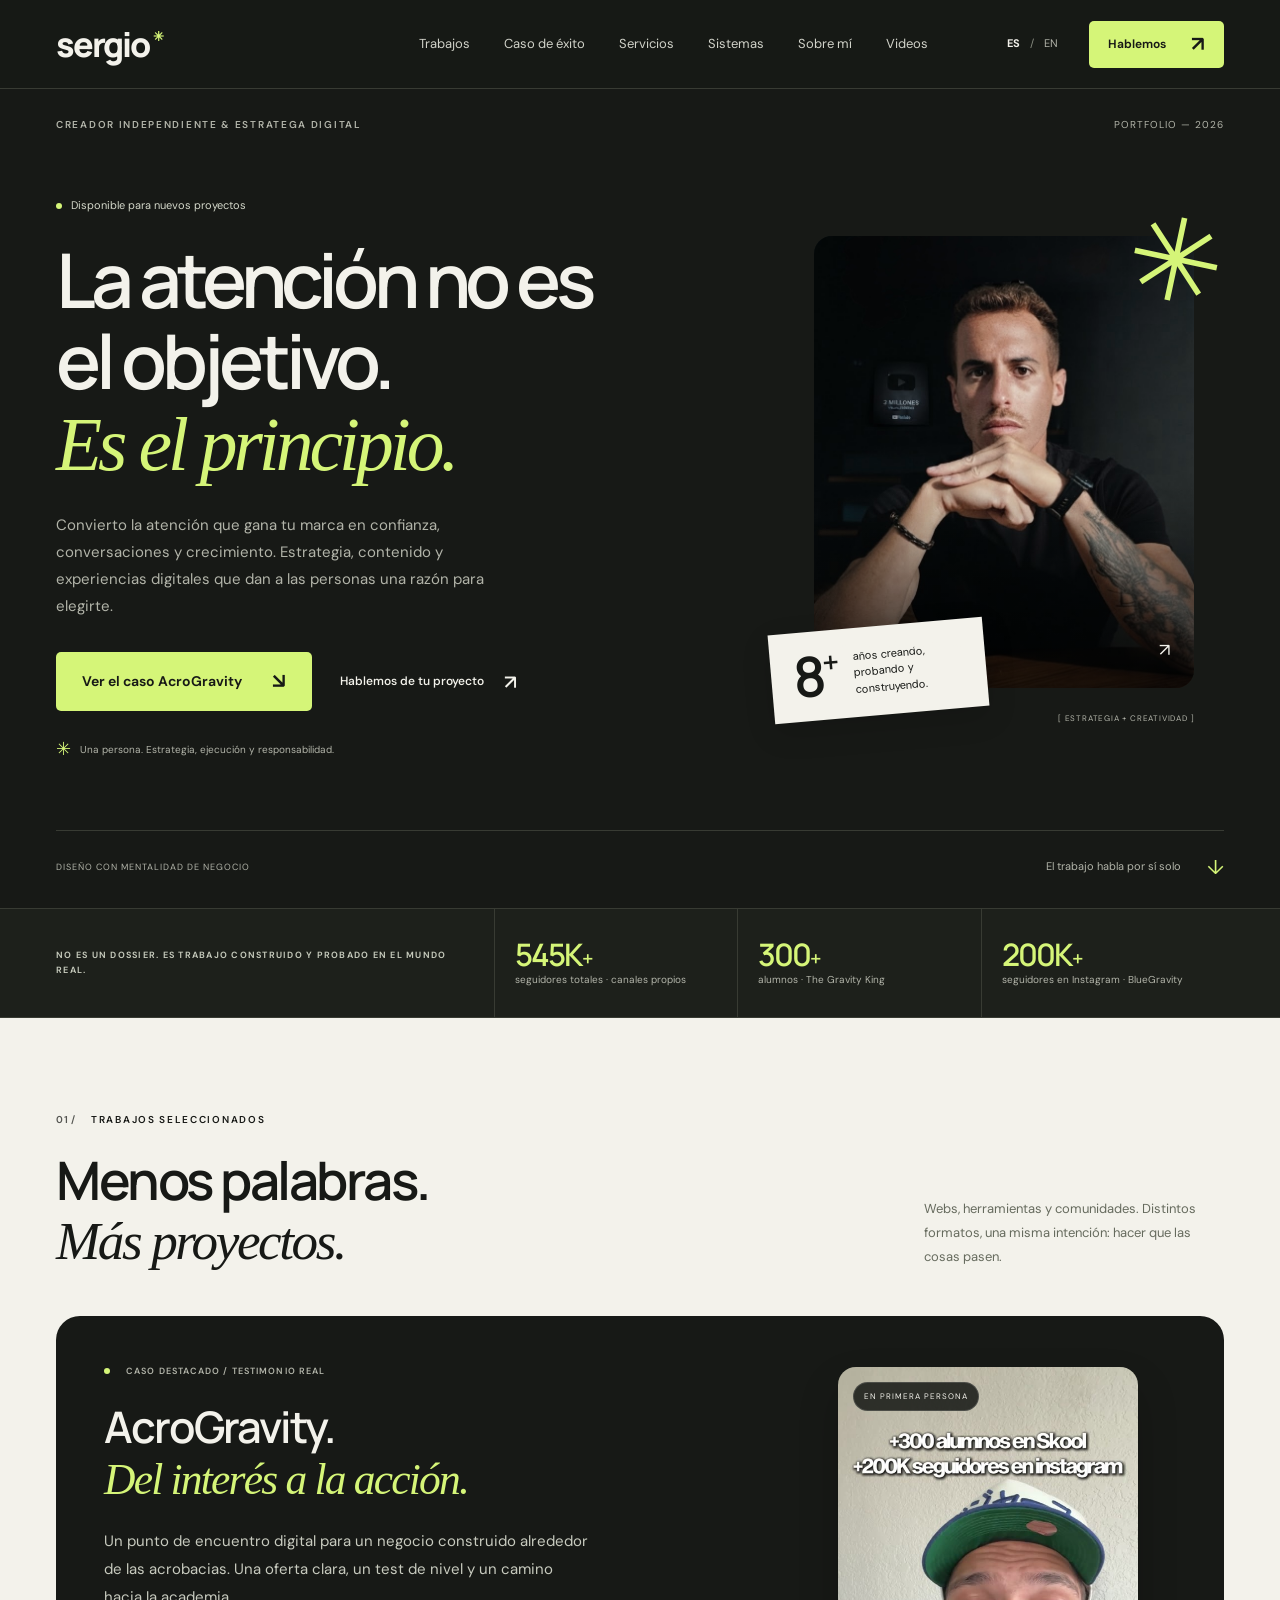
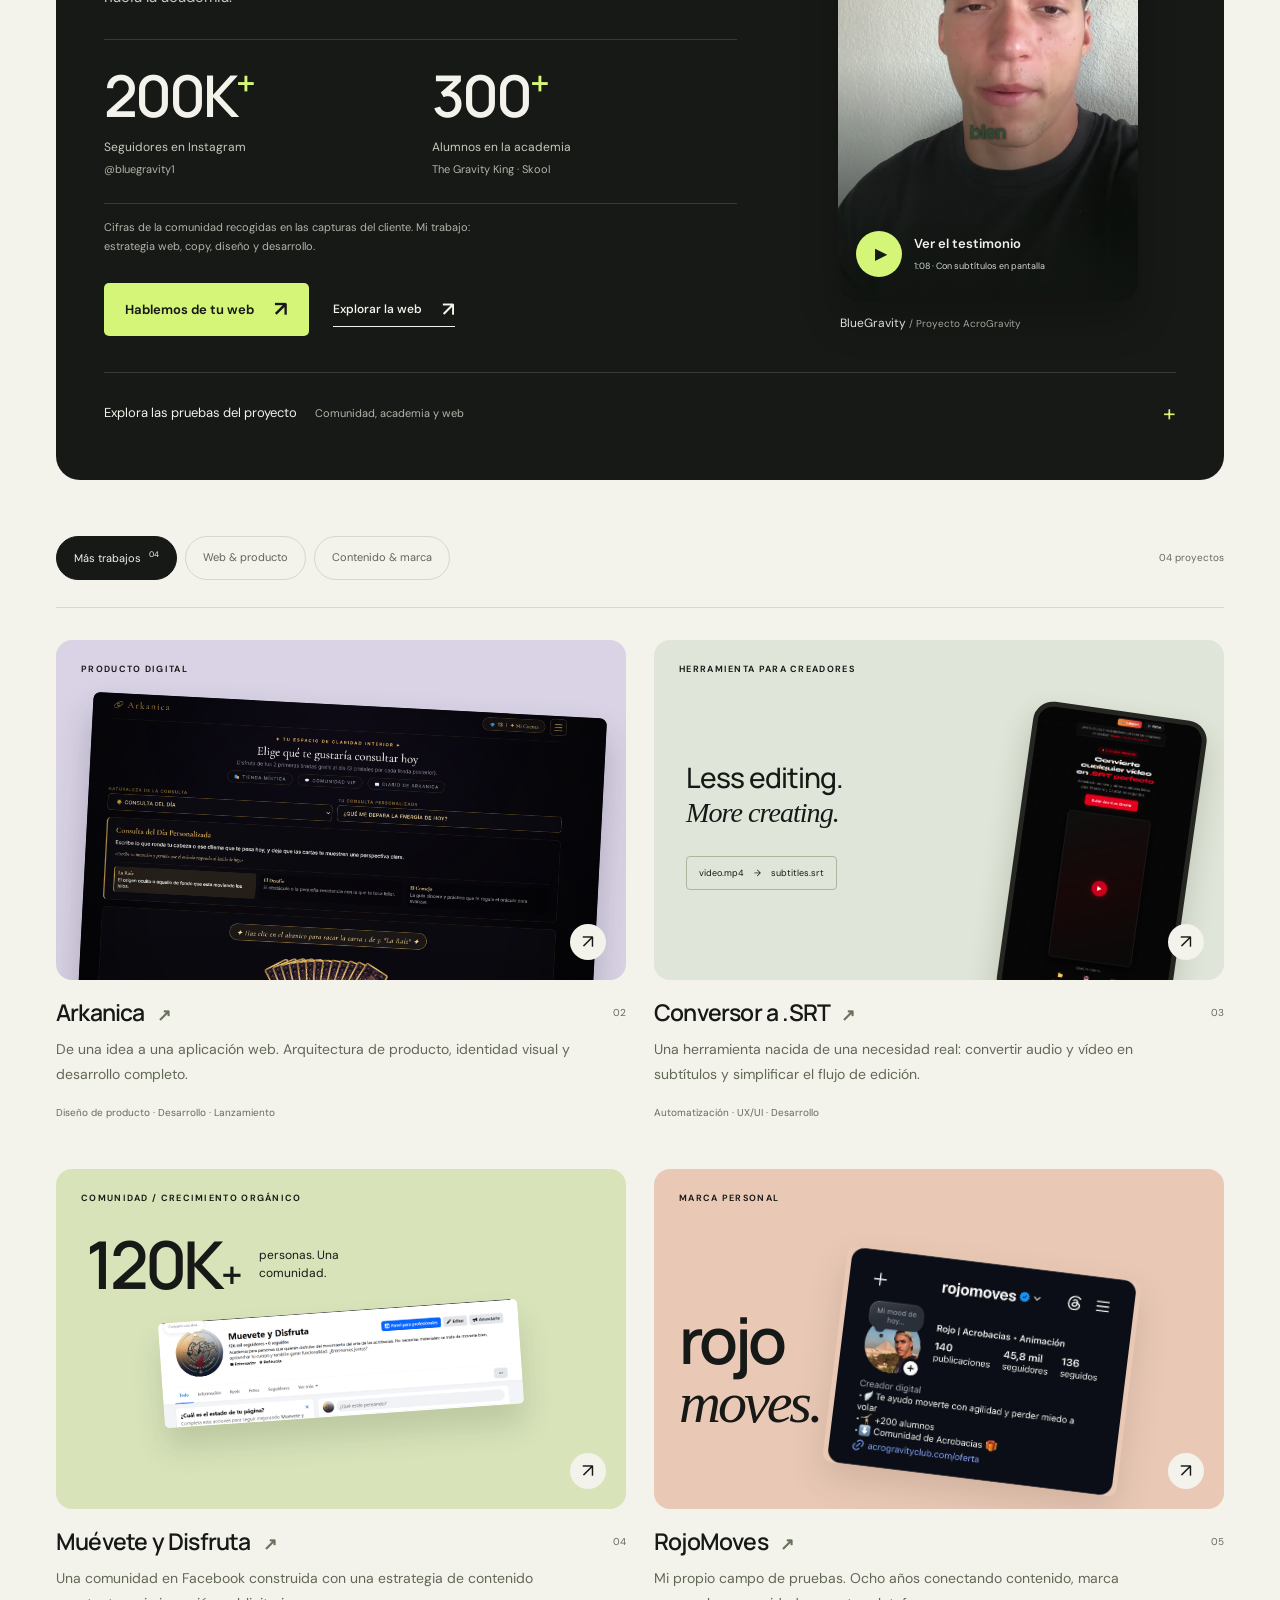
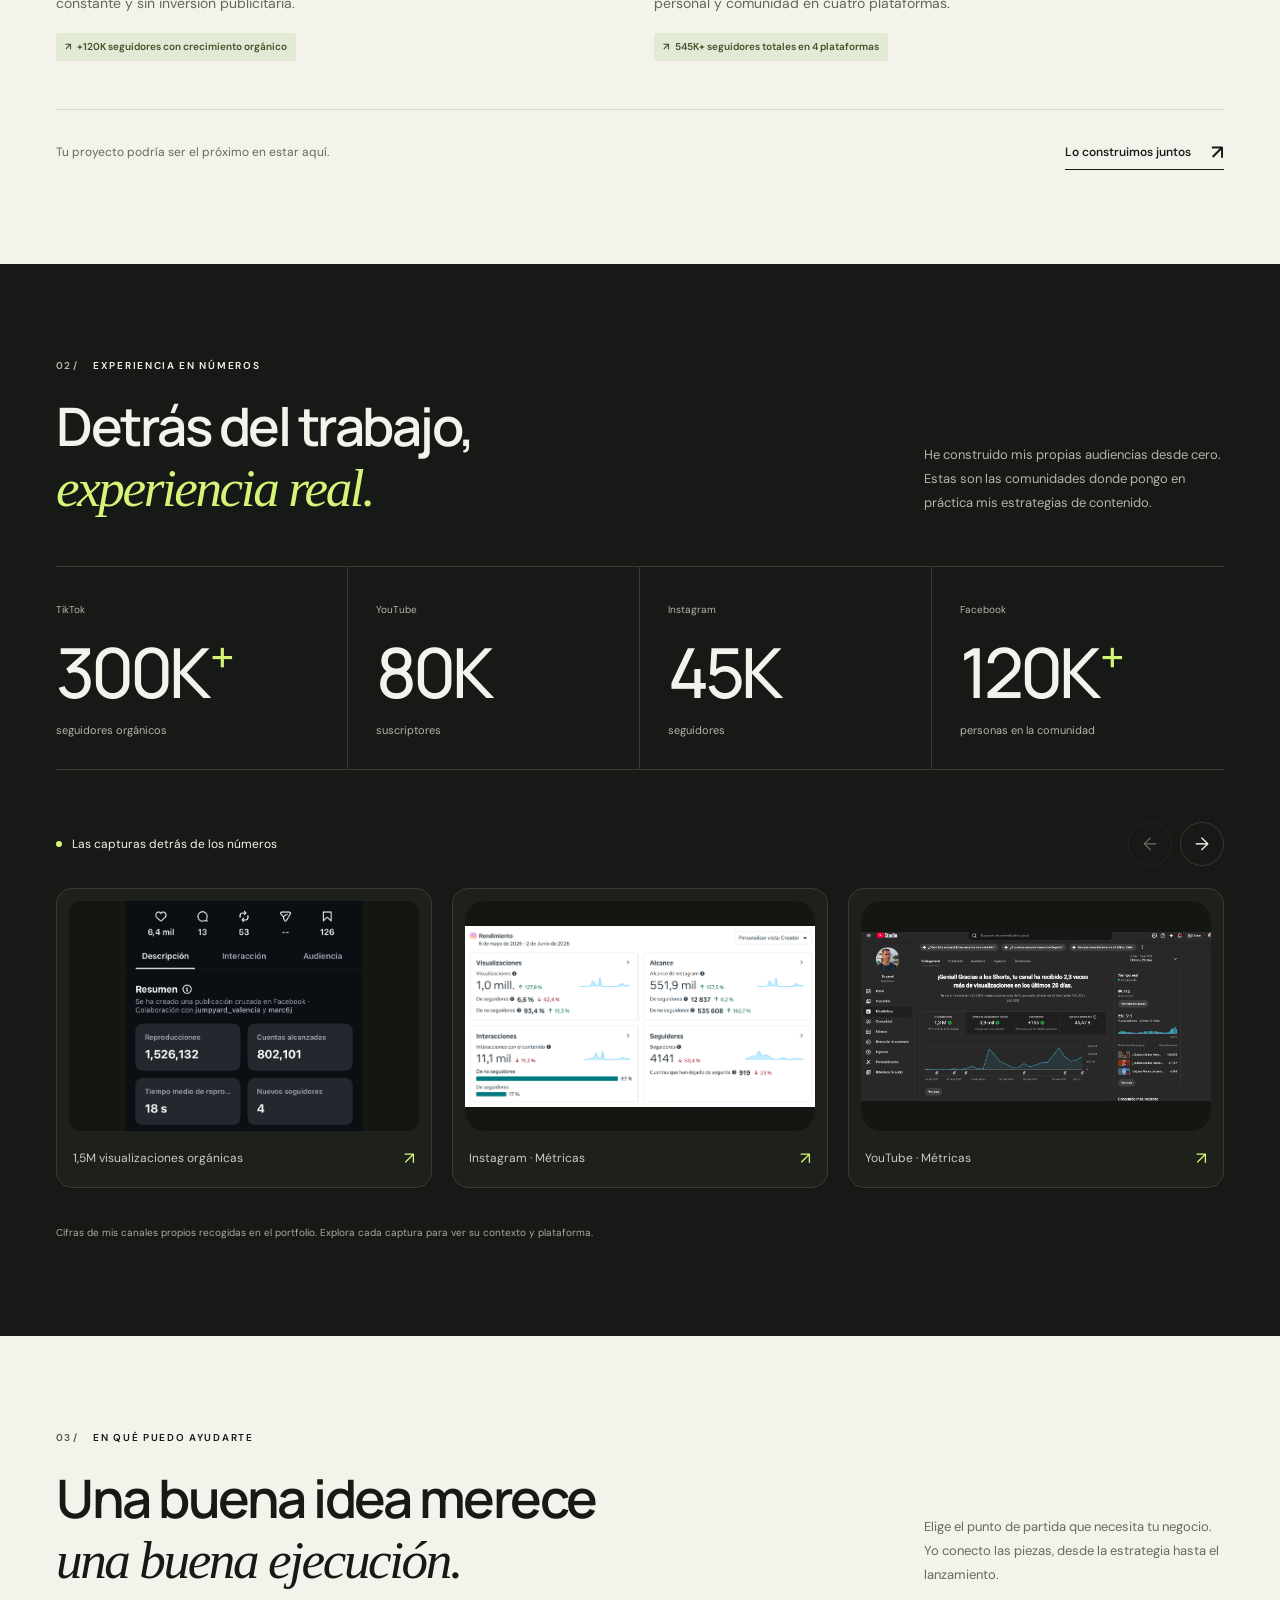
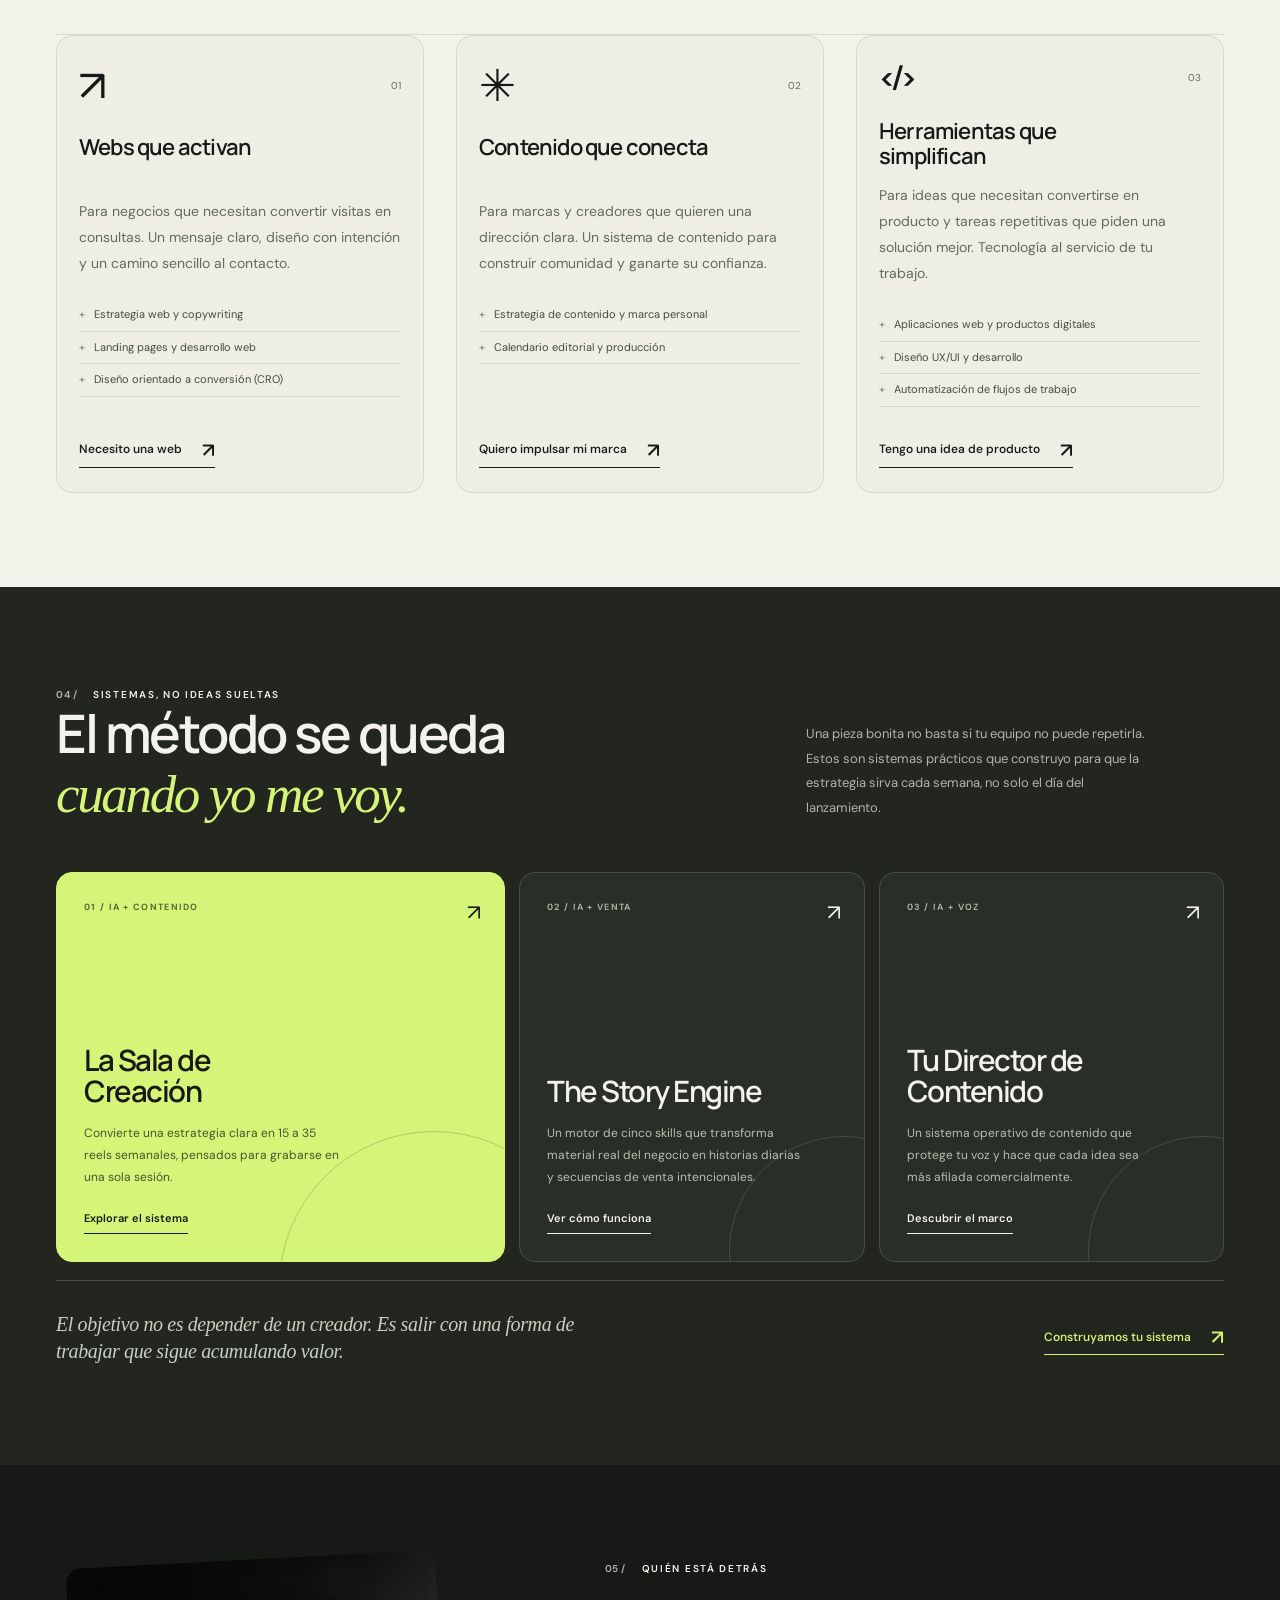
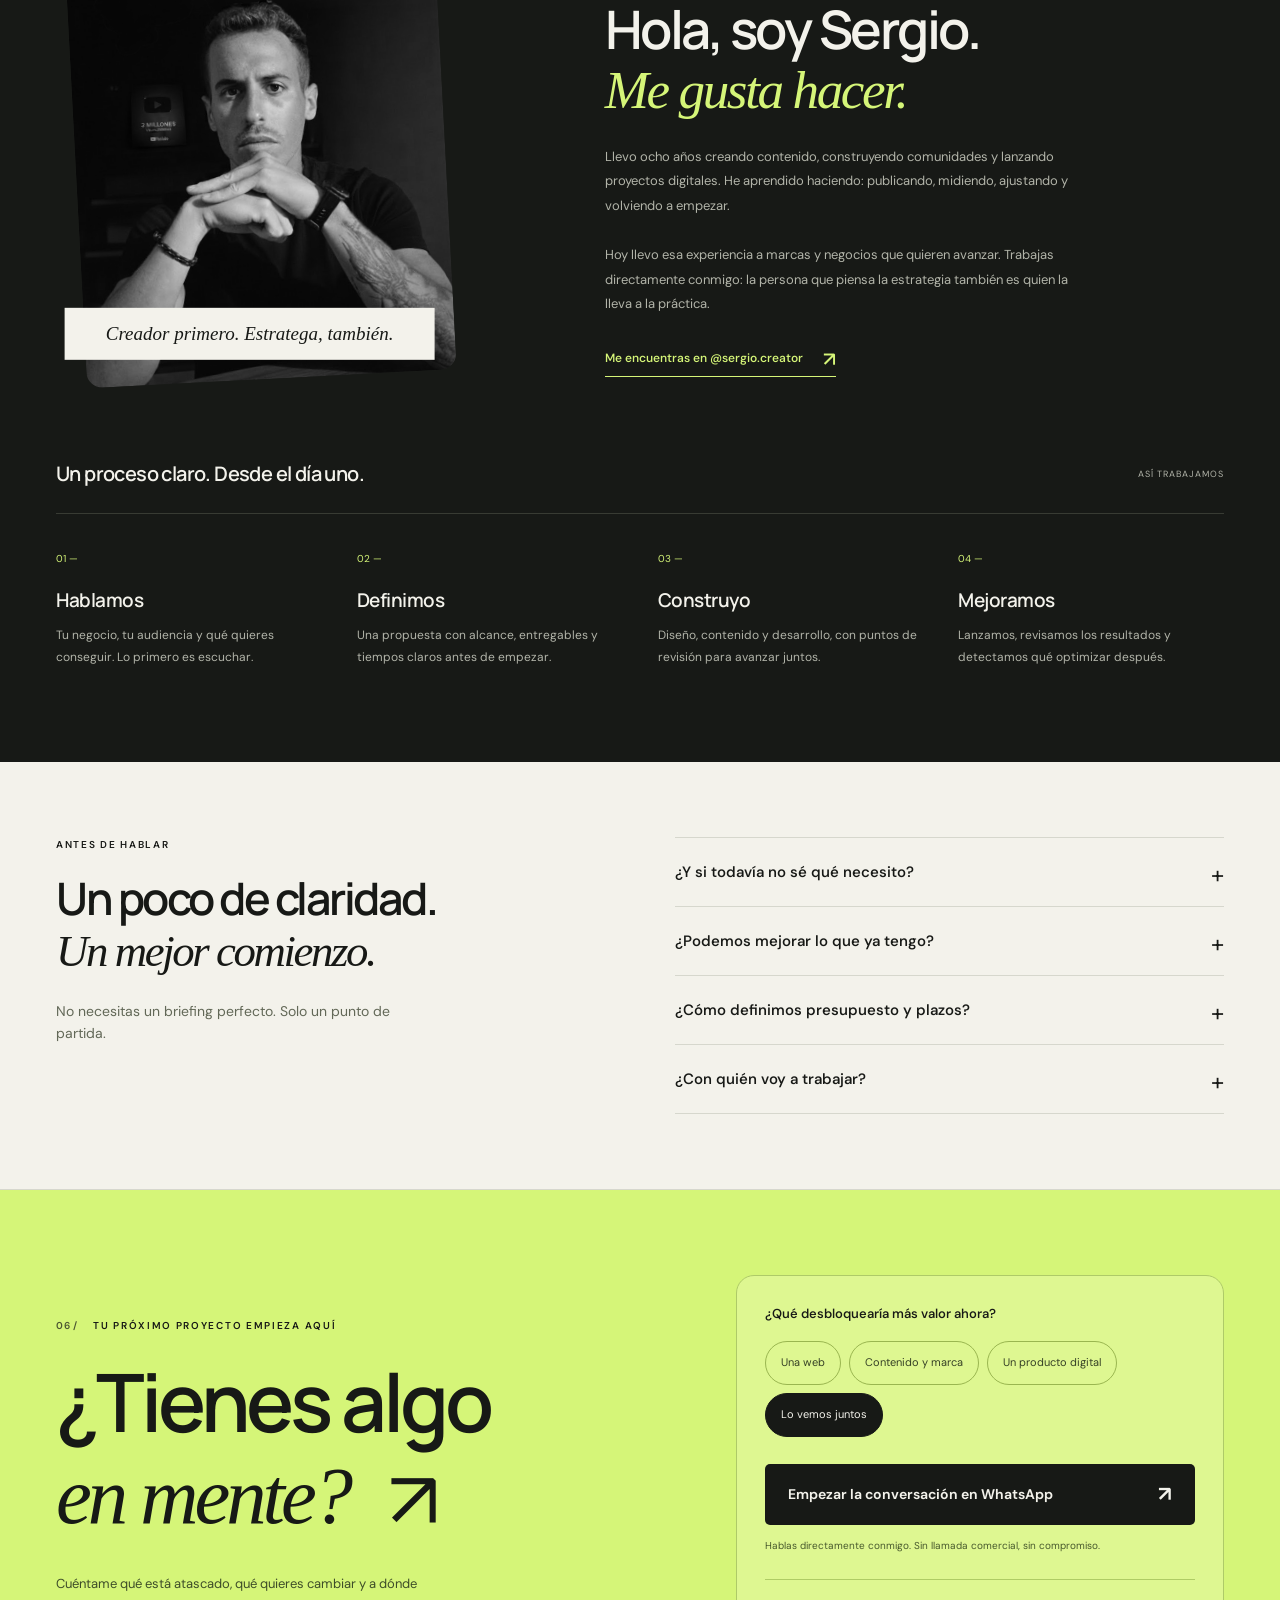
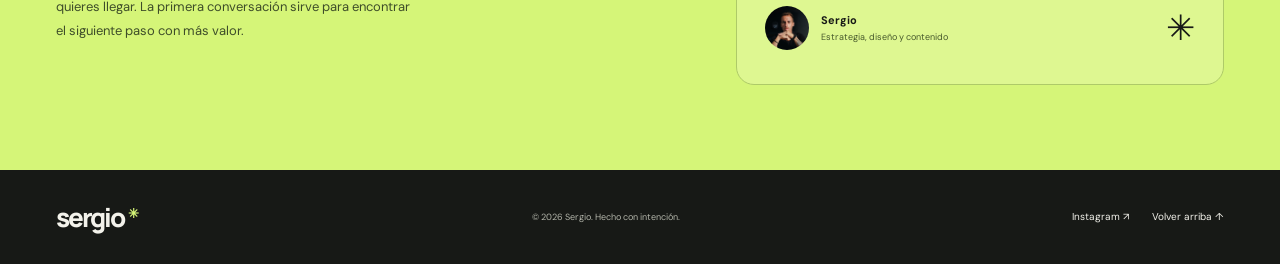
==== index.html @ dd195f70 "Subir portfolio con archivos optimizados" ====
<!DOCTYPE html>
<html lang="es">
<head>
  <meta charset="UTF-8">
  <meta name="viewport" content="width=device-width, initial-scale=1.0">
  <meta name="description" content="Sergio convierte atención en confianza, conversaciones y crecimiento con estrategia, contenido y experiencias digitales diseñadas para mover negocio.">
  <meta name="theme-color" content="#171916">
  <meta property="og:title" content="Sergio — Estrategia, contenido y crecimiento digital">
  <meta property="og:description" content="Estrategia, contenido y experiencias digitales que convierten atención en confianza, conversaciones y crecimiento.">
  <meta property="og:type" content="website">
  <title>Sergio — Estrategia, contenido y crecimiento digital</title>
  <link rel="icon" type="image/svg+xml" href="assets/favicon.svg">
  <link rel="preconnect" href="https://fonts.googleapis.com">
  <link rel="preconnect" href="https://fonts.gstatic.com" crossorigin>
  <link href="https://fonts.googleapis.com/css2?family=DM+Sans:wght@400;450;500;550;600;650;700&family=Manrope:wght@400;500;600;650;700;750;800&display=swap" rel="stylesheet">
  <link rel="stylesheet" href="assets/portfolio.css?v=20260916-audio">
  <script src="assets/portfolio.js?v=20260916-audio" defer></script>
</head>
<body>
  <a class="skip-link" href="#contenido" data-en="Skip to content">Saltar al contenido</a>
  <header class="site-header">
    <div class="container header-inner">
      <a class="wordmark" href="#hero" aria-label="Sergio, inicio" data-en-aria="Sergio, home">sergio<span aria-hidden="true">✳</span></a>
      <nav class="main-nav" id="main-nav" aria-label="Navegación principal" data-en-aria="Main navigation">
        <a href="#proyectos" data-en="Work">Trabajos</a>
        <a href="#caso-acrogravity" data-en="Client story">Caso de éxito</a>
        <a href="#servicios" data-en="Services">Servicios</a>
        <a href="#sistemas" data-en="Systems">Sistemas</a>
        <a href="#sobre-mi" data-en="About me">Sobre mí</a>
        <a href="#contacto" class="mobile-contact" data-en="Let's talk ↗">Hablemos ↗</a>
<a href="videos.html" data-en="Videos">Videos</a>
      </nav>
      <div class="header-actions">
        <div class="language-switch" role="group" aria-label="Idioma / Language">
          <button type="button" data-lang="es" aria-pressed="true" aria-label="Español">ES</button><span aria-hidden="true">/</span><button type="button" data-lang="en" aria-pressed="false" aria-label="English">EN</button>
        </div>
        <a class="button button-small button-lime header-cta" href="#contacto"><span data-en="Let's talk">Hablemos</span><span aria-hidden="true">↗</span></a>
        <button class="menu-toggle" type="button" aria-expanded="false" aria-controls="main-nav" aria-label="Abrir menú" data-en-aria="Open menu"><span></span><span></span></button>
      </div>
    </div>
  </header>

  <main id="contenido">
    <section class="hero container" id="hero" aria-labelledby="hero-title">
      <div class="hero-topline"><p class="eyebrow" data-en="INDEPENDENT CREATOR & DIGITAL STRATEGIST">CREADOR INDEPENDIENTE & ESTRATEGA DIGITAL</p><span class="edition">PORTFOLIO — 2026</span></div>
      <div class="hero-grid">
        <div class="hero-copy">
          <p class="availability"><span class="status-dot" aria-hidden="true"></span><span data-en="Available for new projects">Disponible para nuevos proyectos</span></p>
          <h1 id="hero-title"><span data-en="Attention isn't">La atención no es</span><br><span data-en="the goal.">el objetivo.</span><br><span class="accent hero-last" data-en="It's the beginning.">Es el principio.</span></h1>
          <p class="hero-description" data-en="I turn the attention your brand earns into trust, enquiries and growth. Strategy, content and digital experiences that give people a reason to choose you.">Convierto la atención que gana tu marca en confianza, conversaciones y crecimiento. Estrategia, contenido y experiencias digitales que dan a las personas una razón para elegirte.</p>
          <div class="hero-buttons"><a class="button button-lime" href="#caso-acrogravity"><span data-en="Explore AcroGravity's story">Ver el caso AcroGravity</span><span aria-hidden="true">↘</span></a><a class="text-link" href="#contacto"><span data-en="Let's talk about your project">Hablemos de tu proyecto</span><span aria-hidden="true">↗</span></a></div>
          <div class="hero-note"><span class="mini-star" aria-hidden="true">✳</span><p data-en="One person. Strategy, execution and accountability.">Una persona. Estrategia, ejecución y responsabilidad.</p></div>
        </div>
        <div class="hero-visual">
          <div class="portrait-frame"><img src="assets/Yo.jpg" alt="Sergio, creador y estratega digital" data-en-alt="Sergio, creator and digital strategist" width="768" height="1376" fetchpriority="high"><div class="portrait-caption"><span>Sergio / @sergio.creator</span><span aria-hidden="true">↗</span></div></div>
          <div class="orbit-stamp" aria-hidden="true">✳</div>
          <div class="experience-note"><strong>8<span>+</span></strong><span data-en="years creating, testing and building.">años creando, probando y construyendo.</span></div>
          <span class="portrait-index" aria-hidden="true">[ ESTRATEGIA + CREATIVIDAD ]</span>
        </div>
      </div>
      <div class="hero-footer"><span data-en="DESIGN WITH A BUSINESS MINDSET">DISEÑO CON MENTALIDAD DE NEGOCIO</span><a href="#proyectos"><span data-en="The work speaks for itself">El trabajo habla por sí solo</span><span aria-hidden="true">↓</span></a></div>
    </section>

    <section class="proof-strip" aria-label="Resultados destacados" data-en-aria="Featured results">
      <div class="container proof-strip-inner">
        <p data-en="NOT A DECK. WORK BUILT AND TESTED IN THE REAL WORLD.">NO ES UN DOSSIER. ES TRABAJO CONSTRUIDO Y PROBADO EN EL MUNDO REAL.</p>
        <div><strong>545K<span>+</span></strong><span data-en="total followers · my own channels">seguidores totales · canales propios</span></div>
        <div><strong>300<span>+</span></strong><span data-en="students · The Gravity King">alumnos · The Gravity King</span></div>
        <div><strong>200K<span>+</span></strong><span data-en="Instagram followers · BlueGravity">seguidores en Instagram · BlueGravity</span></div>
      </div>
    </section>

    <section class="work-section light-section" id="proyectos" aria-labelledby="work-title">
      <div class="container">
        <div class="section-heading"><div><p class="eyebrow"><span class="section-number">01 /</span><span data-en="SELECTED WORK">TRABAJOS SELECCIONADOS</span></p><h2 id="work-title"><span data-en="Less talk.">Menos palabras.</span><br><span class="serif" data-en="More projects.">Más proyectos.</span></h2></div><p class="section-intro" data-en="Webs, tools and communities. Different formats, one intention: make things happen.">Webs, herramientas y comunidades. Distintos formatos, una misma intención: hacer que las cosas pasen.</p></div>
        <article class="featured-case" id="caso-acrogravity" aria-labelledby="case-title">
          <div class="case-layout">
            <div class="case-story">
              <p class="eyebrow"><span class="status-dot" aria-hidden="true"></span><span data-en="FEATURED CASE / CLIENT TESTIMONIAL">CASO DESTACADO / TESTIMONIO REAL</span></p>
              <h3 id="case-title">AcroGravity.<br><span class="serif" data-en="From interest to action.">Del interés a la acción.</span></h3>
              <p class="case-lead" data-en="A digital home for a business built around acrobatics. A clear offer, a level test and a path to the academy.">Un punto de encuentro digital para un negocio construido alrededor de las acrobacias. Una oferta clara, un test de nivel y un camino hacia la academia.</p>
              <dl class="case-metrics">
                <div><dt><span data-en="Instagram followers">Seguidores en Instagram</span><small>@bluegravity1</small></dt><dd>200K<span>+</span></dd></div>
                <div><dt><span data-en="Students in the academy">Alumnos en la academia</span><small>The Gravity King · Skool</small></dt><dd>300<span>+</span></dd></div>
              </dl>
              <p class="case-context" data-en="Community figures shown in the client's screenshots. My work: web strategy, copy, design and development.">Cifras de la comunidad recogidas en las capturas del cliente. Mi trabajo: estrategia web, copy, diseño y desarrollo.</p>
              <div class="case-actions"><a class="button button-lime" href="#contacto" data-service="web"><span data-en="Let's talk about your website">Hablemos de tu web</span><span aria-hidden="true">↗</span></a><a class="text-link" href="https://acrogravity.netlify.app/" target="_blank" rel="noopener noreferrer"><span data-en="Explore the website">Explorar la web</span><span aria-hidden="true">↗</span></a></div>
            </div>
            <div class="case-testimonial">
              <a class="testimonial-trigger" href="assets/acrogravity-testimonio-web.mp4" data-video-trigger aria-label="Ver testimonio de AcroGravity, 1 minuto y 8 segundos" data-en-aria="Watch AcroGravity's testimonial, 1 minute 8 seconds">
                <img src="assets/acrogravity-testimonio.jpg" alt="BlueGravity cuenta su experiencia trabajando con Sergio" data-en-alt="BlueGravity shares his experience working with Sergio" width="540" height="960" loading="lazy">
                <span class="video-badge" data-en="IN HIS OWN WORDS">EN PRIMERA PERSONA</span>
                <span class="testimonial-play"><span class="play-icon" aria-hidden="true">▶</span><span><strong data-en="Watch the testimonial">Ver el testimonio</strong><small data-en="1:08 · Spanish with on-screen subtitles">1:08 · Con subtítulos en pantalla</small></span></span>
              </a>
              <p class="testimonial-credit">BlueGravity <span data-en="/ AcroGravity project">/ Proyecto AcroGravity</span></p>
            </div>
          </div>
          <details class="case-details">
            <summary><span data-en="Explore the project evidence">Explora las pruebas del proyecto</span><span class="detail-hint" data-en="Community, academy & website">Comunidad, academia y web</span></summary>
            <div class="case-evidence">
              <a class="evidence" href="assets/acrogravity.png"><img src="assets/acrogravity.png" alt="Portada de AcroGravity con test de nivel de acrobacias" data-en-alt="AcroGravity homepage with an acrobatics level test" width="1627" height="711" loading="lazy"><span><span data-en="AcroGravity · Homepage & level test">AcroGravity · Portada y test de nivel</span><span aria-hidden="true">↗</span></span></a>
              <a class="evidence" href="assets/bluegravity_instagram.png"><img src="assets/bluegravity_instagram.png" alt="Perfil de BlueGravity con 213 mil seguidores en Instagram" data-en-alt="BlueGravity profile with 213 thousand Instagram followers" width="858" height="357" loading="lazy"><span><span data-en="BlueGravity · Instagram community">BlueGravity · Comunidad en Instagram</span><span aria-hidden="true">↗</span></span></a>
              <a class="evidence" href="assets/gravityking_skool.png"><img src="assets/gravityking_skool.png" alt="The Gravity King en Skool con 319 miembros" data-en-alt="The Gravity King on Skool with 319 members" width="396" height="670" loading="lazy"><span><span data-en="The Gravity King · Academy">The Gravity King · Academia</span><span aria-hidden="true">↗</span></span></a>
              <a class="evidence" href="assets/acrogravityclub_web.jpg"><img src="assets/acrogravityclub_web.jpg" alt="Diseño de la web AcroGravity Club y su test de nivel" data-en-alt="AcroGravity Club website design and level test" width="931" height="1348" loading="lazy"><span><span data-en="AcroGravity · Website design">AcroGravity · Diseño web</span><span aria-hidden="true">↗</span></span></a>
            </div>
          </details>
        </article>
        <div class="work-toolbar"><div class="filters" role="group" aria-label="Filtrar proyectos" data-en-aria="Filter projects" hidden><button type="button" data-filter="all" aria-pressed="true"><span data-en="More work">Más trabajos</span><sup>04</sup></button><button type="button" data-filter="web" aria-pressed="false" data-en="Web & product">Web & producto</button><button type="button" data-filter="content" aria-pressed="false" data-en="Content & brand">Contenido & marca</button></div><p class="work-count" aria-live="polite" aria-atomic="true">04 proyectos</p></div>
        <div class="project-grid">
          <article class="project-card project-half" data-category="web">
            <a class="project-visual arkanica-visual" href="https://arkanica.netlify.app/" target="_blank" rel="noopener noreferrer" aria-label="Visitar Arkanica, abre en otra pestaña" data-en-aria="Visit Arkanica, opens in a new tab"><span class="visual-label" data-en="DIGITAL PRODUCT">PRODUCTO DIGITAL</span><div class="app-frame"><img src="assets/arkanica.png" alt="Interfaz de Arkanica con consultas personalizadas y cartas" data-en-alt="Arkanica interface with personalized readings and cards" width="1782" height="1380" loading="lazy"></div><span class="visual-open" aria-hidden="true">↗</span></a>
            <div class="project-info"><div class="project-title-row"><h3><a href="https://arkanica.netlify.app/" target="_blank" rel="noopener noreferrer">Arkanica <span aria-hidden="true">↗</span></a></h3><span class="project-index">02</span></div><p data-en="From an idea to a live web app. Product architecture, visual identity and end-to-end development.">De una idea a una aplicación web. Arquitectura de producto, identidad visual y desarrollo completo.</p><span class="project-deliverable" data-en="Product design · Development · Launch">Diseño de producto · Desarrollo · Lanzamiento</span></div>
          </article>
          <article class="project-card project-half" data-category="web">
            <a class="project-visual srt-visual" href="https://sergioworker.netlify.app/" target="_blank" rel="noopener noreferrer" aria-label="Probar conversor SRT, abre en otra pestaña" data-en-aria="Try the SRT converter, opens in a new tab"><span class="visual-label" data-en="TOOL FOR CREATORS">HERRAMIENTA PARA CREADORES</span><div class="srt-type" aria-hidden="true"><span>Less editing.</span><strong>More creating.</strong><span class="file-tag">video.mp4 <span>→</span> subtitles.srt</span></div><div class="phone-frame"><img src="assets/convertidorsrt.png" alt="Conversor de vídeos a subtítulos SRT" data-en-alt="Video to SRT subtitle converter" width="714" height="1216" loading="lazy"></div><span class="visual-open" aria-hidden="true">↗</span></a>
            <div class="project-info"><div class="project-title-row"><h3><a href="https://sergioworker.netlify.app/" target="_blank" rel="noopener noreferrer"><span data-en="SRT converter">Conversor a .SRT</span> <span aria-hidden="true">↗</span></a></h3><span class="project-index">03</span></div><p data-en="A tool born from a real need: turn audio and video into subtitles and simplify the editing workflow.">Una herramienta nacida de una necesidad real: convertir audio y vídeo en subtítulos y simplificar el flujo de edición.</p><span class="project-deliverable" data-en="Automation · UX/UI · Development">Automatización · UX/UI · Desarrollo</span></div>
          </article>
          <article class="project-card project-half" data-category="content">
            <a class="project-visual community-visual" href="https://www.facebook.com/people/Muevete-y-Disfruta/61587223364554/" target="_blank" rel="noopener noreferrer" aria-label="Ver Muévete y Disfruta en Facebook, abre en otra pestaña" data-en-aria="View Muévete y Disfruta on Facebook, opens in a new tab"><span class="visual-label" data-en="COMMUNITY / ORGANIC GROWTH">COMUNIDAD / CRECIMIENTO ORGÁNICO</span><div class="community-stat"><strong>120K<span>+</span></strong><span data-en="people. One community.">personas. Una comunidad.</span></div><img src="assets/muevete-y-disfruta.png" alt="Página de Facebook Muévete y Disfruta" data-en-alt="Muévete y Disfruta Facebook page" loading="lazy"><span class="visual-open" aria-hidden="true">↗</span></a>
            <div class="project-info"><div class="project-title-row"><h3><a href="https://www.facebook.com/people/Muevete-y-Disfruta/61587223364554/" target="_blank" rel="noopener noreferrer">Muévete y Disfruta <span aria-hidden="true">↗</span></a></h3><span class="project-index">04</span></div><p data-en="A Facebook community built with a consistent content strategy, without paid advertising.">Una comunidad en Facebook construida con una estrategia de contenido constante y sin inversión publicitaria.</p><span class="result-tag"><span aria-hidden="true">↗</span><span data-en="120K+ followers through organic growth">+120K seguidores con crecimiento orgánico</span></span></div>
          </article>
          <article class="project-card project-half" data-category="content">
            <a class="project-visual brand-visual" href="https://www.instagram.com/rojomoves" target="_blank" rel="noopener noreferrer" aria-label="Ver RojoMoves en Instagram, abre en otra pestaña" data-en-aria="View RojoMoves on Instagram, opens in a new tab"><span class="visual-label" data-en="PERSONAL BRAND">MARCA PERSONAL</span><div class="brand-type" aria-hidden="true">rojo<br><em>moves.</em></div><img src="assets/antigua-marca-personal.png" alt="Perfil de Instagram de RojoMoves" data-en-alt="RojoMoves Instagram profile" width="1205" height="883" loading="lazy"><span class="visual-open" aria-hidden="true">↗</span></a>
            <div class="project-info"><div class="project-title-row"><h3><a href="https://www.instagram.com/rojomoves" target="_blank" rel="noopener noreferrer">RojoMoves <span aria-hidden="true">↗</span></a></h3><span class="project-index">05</span></div><p data-en="My own testing ground. Eight years connecting content, personal brand and community across four platforms.">Mi propio campo de pruebas. Ocho años conectando contenido, marca personal y comunidad en cuatro plataformas.</p><span class="result-tag"><span aria-hidden="true">↗</span><span data-en="545K+ total followers across 4 platforms">545K+ seguidores totales en 4 plataformas</span></span></div>
          </article>
        </div>
        <div class="work-bottom"><p data-en="Your project could be the next one here.">Tu proyecto podría ser el próximo en estar aquí.</p><a class="text-link" href="#contacto"><span data-en="Let's build it together">Lo construimos juntos</span><span aria-hidden="true">↗</span></a></div>
      </div>
    </section>

    <section class="results-section" id="resultados" aria-labelledby="results-title">
      <div class="container">
        <div class="section-heading"><div><p class="eyebrow"><span class="section-number">02 /</span><span data-en="EXPERIENCE IN NUMBERS">EXPERIENCIA EN NÚMEROS</span></p><h2 id="results-title"><span data-en="Behind the work,">Detrás del trabajo,</span><br><span class="serif accent" data-en="real experience.">experiencia real.</span></h2></div><p class="section-intro" data-en="I've built my own audiences from scratch. These are the communities where I put my content strategies into practice.">He construido mis propias audiencias desde cero. Estas son las comunidades donde pongo en práctica mis estrategias de contenido.</p></div>
        <div class="metrics">
          <div class="metric-box">
            <span class="metric-platform">TikTok</span>
            <strong>300K<span>+</span></strong>
            <p data-en="organic followers">seguidores orgánicos</p>
          </div>
          <div class="metric-box">
            <span class="metric-platform">YouTube</span>
            <strong>80K</strong>
            <p data-en="subscribers">suscriptores</p>
          </div>
          <div class="metric-box">
            <span class="metric-platform">Instagram</span>
            <strong>45K</strong>
            <p data-en="followers">seguidores</p>
          </div>
          <div class="metric-box">
            <span class="metric-platform">Facebook</span>
            <strong>120K<span>+</span></strong>
            <p data-en="community members">personas en la comunidad</p>
          </div>
        </div>
        <div class="gallery-heading"><p><span class="status-dot" aria-hidden="true"></span><span data-en="The screenshots behind the numbers">Las capturas detrás de los números</span></p><div class="gallery-controls" hidden><button type="button" data-gallery-direction="-1" aria-label="Capturas anteriores" data-en-aria="Previous screenshots">←</button><button type="button" data-gallery-direction="1" aria-label="Capturas siguientes" data-en-aria="Next screenshots">→</button></div></div>
        <div class="evidence-gallery" tabindex="0" role="region" aria-label="Capturas de resultados. Desliza para ver más." data-en-aria="Results screenshots. Scroll to see more.">
          <a class="evidence" href="assets/60k-likes.PNG"><img src="assets/60k-likes.PNG" alt="Publicación con más de 1,5 millones de reproducciones" data-en-alt="Post with over 1.5 million views" loading="lazy"><span><span data-en="1.5M organic views">1,5M visualizaciones orgánicas</span><span aria-hidden="true">↗</span></span></a>
          <a class="evidence" href="assets/metricas-instagram.png"><img src="assets/metricas-instagram.png" alt="Captura de estadísticas de Instagram" data-en-alt="Instagram analytics screenshot" loading="lazy" style="border-radius: 20px;"><span><span data-en="Instagram · Analytics">Instagram · Métricas</span><span aria-hidden="true">↗</span></span></a>
          <a class="evidence" href="assets/metricas-youtube.png"><img src="assets/metricas-youtube.png" alt="Captura de estadísticas de YouTube" data-en-alt="YouTube analytics screenshot" loading="lazy" style="border-radius: 20px;"><span><span data-en="YouTube · Analytics">YouTube · Métricas</span><span aria-hidden="true">↗</span></span></a>
          <a class="evidence" href="assets/tiktok.PNG"><img src="assets/tiktok.PNG" alt="Captura del crecimiento de la cuenta de TikTok" data-en-alt="TikTok account growth screenshot" loading="lazy" style="border-radius: 20px;"><span><span data-en="TikTok · Growth">TikTok · Crecimiento</span><span aria-hidden="true">↗</span></span></a>
          <a class="evidence" href="assets/metricas-facebook.png"><img src="assets/metricas-facebook.png" alt="Captura de estadísticas de Facebook" data-en-alt="Facebook analytics screenshot" loading="lazy" style="border-radius: 20px;"><span><span data-en="Facebook · Analytics">Facebook · Métricas</span><span aria-hidden="true">↗</span></span></a>
          <a class="evidence" href="assets/muevete-y-disfruta.png"><img src="assets/muevete-y-disfruta.png" alt="Comunidad Muévete y Disfruta en Facebook" data-en-alt="Muévete y Disfruta community on Facebook" loading="lazy" style="border-radius: 20px;"><span><span>Muévete y Disfruta</span><span aria-hidden="true">↗</span></span></a>
          <a class="evidence" href="assets/antigua-marca-personal.png"><img src="assets/antigua-marca-personal.png" alt="Perfil de la marca personal RojoMoves" data-en-alt="RojoMoves personal brand profile" loading="lazy" style="border-radius: 20px;"><span><span data-en="RojoMoves · Personal brand">RojoMoves · Marca personal</span><span aria-hidden="true">↗</span></span></a>
          <a class="evidence" href="assets/ultimos-videos.PNG"><img src="assets/ultimos-videos.PNG" alt="Selección de vídeos publicados recientemente" data-en-alt="Selection of recently published videos" loading="lazy" style="border-radius: 20px;"><span><span data-en="Recent content">Contenido reciente</span><span aria-hidden="true">↗</span></span></a>
        </div>
        <p class="metrics-note" data-en="Figures from my own channels, as shown in the portfolio. Explore each screenshot to see its context and platform.">Cifras de mis canales propios recogidas en el portfolio. Explora cada captura para ver su contexto y plataforma.</p>
      </div>
    </section>

    <section class="services-section light-section" id="servicios" aria-labelledby="services-title">
      <div class="container">
        <div class="section-heading"><div><p class="eyebrow"><span class="section-number">03 /</span><span data-en="HOW I CAN HELP">EN QUÉ PUEDO AYUDARTE</span></p><h2 id="services-title"><span data-en="A good idea deserves">Una buena idea merece</span><br><span class="serif" data-en="good execution.">una buena ejecución.</span></h2></div><p class="section-intro" data-en="Choose the starting point your business needs. I connect the pieces, from strategy to launch.">Elige el punto de partida que necesita tu negocio. Yo conecto las piezas, desde la estrategia hasta el lanzamiento.</p></div>
        <div class="services-grid">
          <article class="service"><div class="service-top"><span class="service-icon" aria-hidden="true">↗</span><span>01</span></div><h3 data-en="Webs that drive action">Webs que activan</h3><p data-en="For businesses that need to turn visits into enquiries. A clear message, intentional design and a simple path to contact.">Para negocios que necesitan convertir visitas en consultas. Un mensaje claro, diseño con intención y un camino sencillo al contacto.</p><ul><li data-en="Web strategy & copywriting">Estrategia web y copywriting</li><li data-en="Landing pages & web development">Landing pages y desarrollo web</li><li data-en="Conversion-focused design (CRO)">Diseño orientado a conversión (CRO)</li></ul><a class="text-link" href="#contacto" data-service="web"><span data-en="I need a website">Necesito una web</span><span aria-hidden="true">↗</span></a></article>
          <article class="service"><div class="service-top"><span class="service-icon" aria-hidden="true">✳</span><span>02</span></div><h3 data-en="Content that connects">Contenido que conecta</h3><p data-en="For brands and creators who want a clear direction. A content system designed to build a community and earn its trust.">Para marcas y creadores que quieren una dirección clara. Un sistema de contenido para construir comunidad y ganarte su confianza.</p><ul><li data-en="Content strategy & personal brand">Estrategia de contenido y marca personal</li><li data-en="Editorial calendar & production">Calendario editorial y producción</li></ul><a class="text-link" href="#contacto" data-service="content"><span data-en="I want to grow my brand">Quiero impulsar mi marca</span><span aria-hidden="true">↗</span></a></article>
          <article class="service"><div class="service-top"><span class="service-icon code-icon" aria-hidden="true">&lt;/&gt;</span><span>03</span></div><h3 data-en="Tools that simplify">Herramientas que simplifican</h3><p data-en="For ideas that need to become products and repetitive tasks that need a better solution. Technology at the service of your work.">Para ideas que necesitan convertirse en producto y tareas repetitivas que piden una solución mejor. Tecnología al servicio de tu trabajo.</p><ul><li data-en="Web apps & digital products">Aplicaciones web y productos digitales</li><li data-en="UX/UI & development">Diseño UX/UI y desarrollo</li><li data-en="Workflow automation">Automatización de flujos de trabajo</li></ul><a class="text-link" href="#contacto" data-service="product"><span data-en="I have a product idea">Tengo una idea de producto</span><span aria-hidden="true">↗</span></a></article>
        </div>
      </div>
    </section>

    <section class="systems-section" id="sistemas" aria-labelledby="systems-title">
      <div class="container">
        <div class="systems-intro">
          <div><p class="eyebrow"><span class="section-number">04 /</span><span data-en="SYSTEMS, NOT ONE-OFF IDEAS">SISTEMAS, NO IDEAS SUELTAS</span></p><h2 id="systems-title"><span data-en="The method stays">El método se queda</span><br><span class="serif accent" data-en="when I leave.">cuando yo me voy.</span></h2></div>
          <p data-en="A beautiful piece is not enough if the team cannot repeat it. These are practical systems I build to make strategy useful every week, not only on launch day.">Una pieza bonita no basta si tu equipo no puede repetirla. Estos son sistemas prácticos que construyo para que la estrategia sirva cada semana, no solo el día del lanzamiento.</p>
        </div>
        <div class="systems-grid">
          <a class="system-card system-card-featured" href="sala-creacion.html"><span class="system-kicker">01 / IA + CONTENIDO</span><span class="system-arrow" aria-hidden="true">↗</span><h3 data-en="The Creation Room">La Sala de Creación</h3><p data-en="Turn one clear strategy into 15 to 35 reels a week, planned to be filmed in a single session.">Convierte una estrategia clara en 15 a 35 reels semanales, pensados para grabarse en una sola sesión.</p><span class="system-link" data-en="Explore the system">Explorar el sistema</span></a>
          <a class="system-card" href="story-engine.html"><span class="system-kicker">02 / IA + VENTA</span><span class="system-arrow" aria-hidden="true">↗</span><h3>The Story Engine</h3><p data-en="A five-skill engine that turns real business material into daily stories and intentional sales sequences.">Un motor de cinco skills que transforma material real del negocio en historias diarias y secuencias de venta intencionales.</p><span class="system-link" data-en="See how it works">Ver cómo funciona</span></a>
          <a class="system-card" href="director-contenido.html"><span class="system-kicker">03 / IA + VOZ</span><span class="system-arrow" aria-hidden="true">↗</span><h3 data-en="Your Content Director">Tu Director de Contenido</h3><p data-en="A personal content operating system that protects your voice while making every idea commercially sharper.">Un sistema operativo de contenido que protege tu voz y hace que cada idea sea más afilada comercialmente.</p><span class="system-link" data-en="Discover the framework">Descubrir el marco</span></a>
        </div>
        <div class="systems-closing"><p data-en="The point is not to depend on a creator. It is to leave with a way of working that keeps compounding.">El objetivo no es depender de un creador. Es salir con una forma de trabajar que sigue acumulando valor.</p><a class="text-link" href="#contacto"><span data-en="Build your system">Construyamos tu sistema</span><span aria-hidden="true">↗</span></a></div>
      </div>
    </section>

    <section class="about-section" id="sobre-mi" aria-labelledby="about-title">
        <div class="container about-grid">
        <div class="about-photo"><img src="assets/Yo.jpg" alt="Retrato de Sergio" data-en-alt="Portrait of Sergio" width="768" height="1376" loading="lazy"><span class="photo-note" data-en="Creator first. Strategist, too.">Creador primero. Estratega, también.</span></div>
        <div class="about-copy"><p class="eyebrow"><span class="section-number">05 /</span><span data-en="THE PERSON BEHIND THE WORK">QUIÉN ESTÁ DETRÁS</span></p><h2 id="about-title"><span data-en="Hi, I'm Sergio.">Hola, soy Sergio.</span><br><span class="serif accent" data-en="I make things happen.">Me gusta hacer.</span></h2><p data-en="For eight years I've been creating content, building communities and launching digital projects. I've learned by doing: publishing, measuring, adjusting and starting again.">Llevo ocho años creando contenido, construyendo comunidades y lanzando proyectos digitales. He aprendido haciendo: publicando, midiendo, ajustando y volviendo a empezar.</p><p data-en="Today I bring that experience to brands and businesses that want to move forward. You work directly with me: the person thinking through the strategy is also the one bringing it to life.">Hoy llevo esa experiencia a marcas y negocios que quieren avanzar. Trabajas directamente conmigo: la persona que piensa la estrategia también es quien la lleva a la práctica.</p><a class="text-link" href="https://www.instagram.com/sergio.creator" target="_blank" rel="noopener noreferrer"><span data-en="Find me at @sergio.creator">Me encuentras en @sergio.creator</span><span aria-hidden="true">↗</span></a></div>
      </div>
      <div class="container process" id="proceso"><div class="process-heading"><h3 data-en="A clear process. From day one.">Un proceso claro. Desde el día uno.</h3><span data-en="THIS IS HOW WE WORK">ASÍ TRABAJAMOS</span></div><ol class="process-grid"><li><span>01 —</span><h4 data-en="We talk">Hablamos</h4><p data-en="Your business, your audience and what you want to achieve. Listening comes first.">Tu negocio, tu audiencia y qué quieres conseguir. Lo primero es escuchar.</p></li><li><span>02 —</span><h4 data-en="We define">Definimos</h4><p data-en="A proposal with a clear scope, deliverables and timeline before we start.">Una propuesta con alcance, entregables y tiempos claros antes de empezar.</p></li><li><span>03 —</span><h4 data-en="I build">Construyo</h4><p data-en="Design, content and development, with checkpoints to move forward together.">Diseño, contenido y desarrollo, con puntos de revisión para avanzar juntos.</p></li><li><span>04 —</span><h4 data-en="We improve">Mejoramos</h4><p data-en="We launch, review the results and identify what to optimize next.">Lanzamos, revisamos los resultados y detectamos qué optimizar después.</p></li></ol></div>
    </section>

    <section class="faq-section light-section" aria-labelledby="faq-title">
      <div class="container faq-grid">
        <div><p class="eyebrow" data-en="BEFORE WE TALK">ANTES DE HABLAR</p><h2 id="faq-title"><span data-en="A little clarity.">Un poco de claridad.</span><br><span class="serif" data-en="A better start.">Un mejor comienzo.</span></h2><p data-en="You don't need a perfect brief. Just a starting point.">No necesitas un briefing perfecto. Solo un punto de partida.</p></div>
        <div class="faq-list">
          <details><summary data-en="What if I don't know what I need yet?">¿Y si todavía no sé qué necesito?</summary><p data-en="Tell me about your business and what you want to improve. We can identify whether the priority is your website, content or a tool before defining the project.">Cuéntame a qué te dedicas y qué te gustaría mejorar. Podemos identificar si la prioridad es tu web, el contenido o una herramienta antes de definir el proyecto.</p></details>
          <details><summary data-en="Can we improve what I already have?">¿Podemos mejorar lo que ya tengo?</summary><p data-en="Yes. Share your current website or profiles so we can review the message, the user journey and the points of friction. That gives us a basis for deciding what to keep and what to improve.">Sí. Comparte tu web o tus perfiles actuales para revisar el mensaje, el recorrido y los puntos de fricción. Así decidimos qué aprovechar y qué mejorar.</p></details>
          <details><summary data-en="How are budget and timelines defined?">¿Cómo definimos presupuesto y plazos?</summary><p data-en="They depend on the scope. First we clarify the goal and deliverables; then you receive a proposal with pricing, timelines and review points before we start.">Dependen del alcance. Primero aclaramos el objetivo y los entregables; después recibes una propuesta con precio, tiempos y puntos de revisión antes de empezar.</p></details>
          <details><summary data-en="Who will I work with?">¿Con quién voy a trabajar?</summary><p data-en="Directly with me. I connect strategy and execution, and we review progress together so you know what is being built and why.">Directamente conmigo. Conecto la estrategia con la ejecución y revisamos los avances juntos para que sepas qué estamos construyendo y por qué.</p></details>
        </div>
      </div>
    </section>

    <section class="contact-section" id="contacto" aria-labelledby="contact-title">
       <div class="container contact-grid"><div><p class="eyebrow"><span class="section-number">06 /</span><span data-en="YOUR NEXT PROJECT STARTS HERE">TU PRÓXIMO PROYECTO EMPIEZA AQUÍ</span></p><h2 id="contact-title"><span data-en="Have something">¿Tienes algo</span><br><span class="serif" data-en="in mind?">en mente?</span><span class="contact-arrow" aria-hidden="true">↗</span></h2><p class="contact-description" data-en="Tell me what is stuck, what you want to change and where you want to go. The first conversation is for finding the most valuable next move.">Cuéntame qué está atascado, qué quieres cambiar y a dónde quieres llegar. La primera conversación sirve para encontrar el siguiente paso con más valor.</p></div><div class="contact-panel"><p class="contact-question" data-en="What would unlock the most value right now?">¿Qué desbloquearía más valor ahora?</p><div class="contact-topics" role="group" aria-label="Tipo de proyecto" data-en-aria="Project type" hidden><button type="button" data-topic="web" aria-pressed="false" data-en="A website">Una web</button><button type="button" data-topic="content" aria-pressed="false" data-en="Content & brand">Contenido y marca</button><button type="button" data-topic="product" aria-pressed="false" data-en="A digital product">Un producto digital</button><button type="button" data-topic="idea" aria-pressed="true" data-en="Let's explore it">Lo vemos juntos</button></div><a class="button button-dark contact-button" id="whatsapp-link" href="https://wa.me/34643105522?text=Hola%20Sergio%2C%20me%20gustar%C3%ADa%20hablar%20contigo%20sobre%20un%20proyecto." target="_blank" rel="noopener noreferrer"><span data-en="Start the conversation on WhatsApp">Empezar la conversación en WhatsApp</span><span aria-hidden="true">↗</span></a><p class="contact-note" data-en="You speak directly with me. No sales call, no commitment.">Hablas directamente conmigo. Sin llamada comercial, sin compromiso.</p><div class="contact-signature"><img src="assets/Yo.jpg" alt="" width="44" height="44" loading="lazy"><div><strong>Sergio</strong><span data-en="Strategy, design & content">Estrategia, diseño y contenido</span></div><span class="signature-star" aria-hidden="true">✳</span></div></div></div>
    </section>
  </main>

  <footer class="site-footer container"><a class="wordmark" href="#hero" aria-label="Sergio, inicio" data-en-aria="Sergio, home">sergio<span aria-hidden="true">✳</span></a><p>© <span id="year">2026</span> Sergio. <span data-en="Made with intention.">Hecho con intención.</span></p><div class="footer-links"><a href="https://www.instagram.com/sergio.creator" target="_blank" rel="noopener noreferrer">Instagram ↗</a><a href="#hero" data-en="Back to top ↑">Volver arriba ↑</a></div></footer>

  <dialog class="lightbox" aria-labelledby="lightbox-caption"><div class="lightbox-top"><span class="eyebrow" data-en="A CLOSER LOOK">AL DETALLE</span><button class="lightbox-close" type="button" aria-label="Cerrar imagen" data-en-aria="Close image">×</button></div><img class="lightbox-image" alt=""><div class="lightbox-bottom"><button type="button" data-lightbox-direction="-1" aria-label="Imagen anterior" data-en-aria="Previous image">←</button><p id="lightbox-caption"></p><button type="button" data-lightbox-direction="1" aria-label="Imagen siguiente" data-en-aria="Next image">→</button></div></dialog>
  <dialog class="video-modal" id="video-modal" aria-labelledby="video-modal-title">
    <div class="video-modal-top"><h2 id="video-modal-title" data-en="AcroGravity · Client testimonial">AcroGravity · Testimonio</h2><button class="video-modal-close" type="button" aria-label="Cerrar vídeo" data-en-aria="Close video" autofocus>×</button></div>
    <video controls playsinline preload="none" width="720" height="1280" poster="assets/acrogravity-testimonio.jpg" aria-label="Testimonio de BlueGravity" data-en-aria="BlueGravity's testimonial" data-src="assets/acrogravity-testimonio-web.mp4"></video>
    <div class="video-audio-tools" hidden><button class="video-sound" type="button" aria-pressed="true" aria-label="Sonido del vídeo" data-en-aria="Video sound"><span data-en="Sound">Sonido</span><span class="video-sound-state" aria-hidden="true"></span></button><span class="video-playback-note" hidden data-en="Press play to start the video with sound.">Pulsa reproducir para iniciar el vídeo con sonido.</span></div>
    <p class="video-error" role="status" hidden data-en="The video could not load. Try opening the original below.">No se ha podido cargar el vídeo. Prueba a abrir el original debajo.</p>
    <div class="video-modal-bottom"><a href="#contacto" data-video-contact data-service="web" data-en="Let's talk about your project ↗">Hablemos de tu proyecto ↗</a><a href="assets/testimonio_bluegravity.mp4" target="_blank" rel="noopener" data-en="Open original">Abrir original</a></div>
  </dialog>
</body>
</html>
---- assets/portfolio.css ----
/* Sergio — an editorial, project-first portfolio. */

:root{--ink:#171916;--paper:#f3f2eb;--lime:#d5f578;--muted:#b2b4a9;--line:#383b33;--paper-line:#d6d7cd;--display:'Manrope',sans-serif;--body:'DM Sans',sans-serif;--serif:Georgia,'Times New Roman',serif}
*,*::before,*::after{box-sizing:border-box}
html{scroll-behavior:smooth;scroll-padding-top:100px}
body{margin:0;background:var(--ink);color:var(--paper);font-family:var(--body);font-size:16px;line-height:1.6;-webkit-font-smoothing:antialiased}
body.modal-open{overflow:hidden}
button,a{-webkit-tap-highlight-color:transparent}
a{color:inherit;text-decoration:none}
button{font:inherit;cursor:pointer}
button:disabled{cursor:default;opacity:.35}
img{display:block;max-width:100%;height:auto}
h1,h2,h3,h4,p{margin:0}
h1,h2,h3,h4{font-family:var(--display);font-weight:600;line-height:1.12}
button,[href]{touch-action:manipulation}
button:focus-visible,a:focus-visible,[tabindex]:focus-visible,summary:focus-visible{outline:3px solid currentColor;outline-offset:6px}
[hidden]{display:none!important}
::selection{background:var(--lime);color:var(--ink)}
.container{width:min(1280px,calc(100% - 112px));margin-inline:auto}
.skip-link{position:fixed;top:12px;left:12px;transform:translateY(-180%);z-index:100;background:var(--lime);color:var(--ink);padding:12px 20px}
.skip-link:focus{transform:translateY(0)}
.site-header{position:sticky;top:0;z-index:20;background:rgba(23,25,22,.96);border-bottom:1px solid var(--line);backdrop-filter:blur(16px)}
.header-inner{height:88px;display:flex;align-items:center;justify-content:space-between;gap:30px}
.wordmark{font-family:var(--display);font-weight:800;font-size:34px;letter-spacing:-2px;line-height:1}
.wordmark>span{font-size:13px;vertical-align:top;display:inline-block;margin:3px 0 0 4px;letter-spacing:0;color:var(--lime)}
.main-nav{display:flex;gap:34px;margin-left:auto;margin-right:44px;font-size:13px}
.main-nav>a{padding-block:12px;color:#d1d3c9;transition:color .2s}
.main-nav>a:hover,.main-nav>a[aria-current]{color:var(--lime)}
.main-nav .mobile-contact{display:none}
.header-actions{display:flex;align-items:center;gap:26px}
.language-switch{display:flex;align-items:center;gap:5px;font-size:11px;color:#888d80}
.language-switch button{border:0;padding:12px 5px;color:var(--muted);background:none;font-size:11px}
.language-switch button[aria-pressed=true]{color:var(--paper);font-weight:700}
.button{display:inline-flex;align-items:center;justify-content:center;gap:30px;padding:18px 25px;border:1px solid transparent;border-radius:5px;font-size:14px;font-weight:650;line-height:1.4;transition:background .2s,transform .2s}
.button>span:last-child{font-size:21px;line-height:1}
.button:hover{transform:translateY(-3px)}
.button-lime{background:var(--lime);color:var(--ink)}
.button-lime:hover{background:#e3ffa2}
.button-small{padding:12px 18px;font-size:12px;gap:25px}
.button-dark{background:var(--ink);color:var(--paper)}
.button-dark:hover{background:#30352a}
.text-link{display:inline-flex;align-items:center;gap:20px;font-size:14px;font-weight:550;border-bottom:1px solid currentColor;padding-block:7px;transition:gap .2s}
.text-link:hover{gap:28px}
.text-link>span:last-child{font-size:20px;line-height:1}
.menu-toggle{display:none;background:none;border:1px solid var(--line);width:44px;height:44px;border-radius:4px;padding:12px}
.menu-toggle span{display:block;background:var(--paper);height:1px;margin:6px 0;transition:transform .2s}
.menu-toggle[aria-expanded=true] span:first-child{transform:translateY(3.5px) rotate(45deg)}
.menu-toggle[aria-expanded=true] span:last-child{transform:translateY(-3.5px) rotate(-45deg)}
.eyebrow{font-size:10px;font-weight:600;letter-spacing:1.7px;line-height:1.6;display:flex;align-items:center;gap:16px}
.section-number{opacity:.72;letter-spacing:.5px}
.accent{color:var(--lime)}
.serif{font-family:var(--serif);font-weight:400;font-style:italic;letter-spacing:-2.4px}
.hero-topline{display:flex;justify-content:space-between;align-items:center;padding-top:28px;color:var(--muted)}
.edition{font-size:10px;letter-spacing:1px}
.hero-grid{display:grid;grid-template-columns:1.55fr 1fr;gap:48px;padding:64px 0 66px;align-items:center}
.availability{display:flex;align-items:center;gap:9px;font-size:11px;color:#d4d8ca;margin-bottom:24px}
.status-dot{display:inline-block;width:6px;height:6px;background:var(--lime);border-radius:50%;flex-shrink:0}
h1{font-size:clamp(52px,5.9vw,85px);letter-spacing:-5px;line-height:1.075;font-weight:600}
.hero-last{font-family:var(--serif);font-weight:400;font-style:italic;letter-spacing:-4px}
.hero-description{max-width:440px;color:var(--muted);font-size:15px;line-height:1.8;margin-top:27px}
.hero-buttons{display:flex;align-items:center;gap:28px;margin-top:32px;flex-wrap:wrap}
.hero-buttons .text-link{font-size:12px;border:0}
.hero-note{display:flex;align-items:center;gap:9px;color:var(--muted);font-size:10px;margin-top:24px}
.mini-star{font-size:18px;color:var(--lime)}
.hero-visual{position:relative;width:100%;max-width:380px;margin:0 auto;padding:0 0 37px}
.portrait-frame{position:relative;border-radius:18px;overflow:hidden;aspect-ratio: .84;background:#0d1614}
.portrait-frame>img{width:100%;height:100%;object-fit:cover;object-position:center 48%;filter:saturate(.7)}
.portrait-frame::after{content:'';position:absolute;inset:55% 0 0;background:linear-gradient(transparent,rgba(0,0,0,.7));pointer-events:none}
.portrait-caption{position:absolute;bottom:23px;left:24px;right:24px;z-index:1;font-size:10px;letter-spacing:.5px;display:flex;justify-content:space-between}
.portrait-caption>span:last-child{font-size:18px}
.orbit-stamp{position:absolute;top:-31px;right:-29px;font-size:115px;line-height:1;color:var(--lime);transform:rotate(12deg)}
.experience-note{position:absolute;left:-43px;bottom:10px;display:flex;align-items:center;gap:17px;background:var(--paper);color:var(--ink);padding:17px 22px;max-width:255px;transform:rotate(-5deg);box-shadow:0 10px 30px #0002}
.experience-note>strong{font-family:var(--display);font-size:55px;letter-spacing:-3px;line-height:1;font-weight:600;white-space:nowrap}
.experience-note>strong>span{font-size:30px;vertical-align:top}
.experience-note>span{font-size:11px;line-height:1.5;max-width:110px}
.portrait-index{position:absolute;right:0;bottom:0;font-size:8px;letter-spacing:.8px;color:var(--muted)}
.hero-footer{display:flex;justify-content:space-between;align-items:center;padding:20px 0 25px;border-top:1px solid var(--line);font-size:9px;letter-spacing:1px;color:var(--muted)}
.hero-footer a{display:flex;gap:26px;align-items:center;font-size:11px;letter-spacing:0}
.hero-footer a>span:last-child{font-size:20px;color:var(--lime)}
.proof-strip{border-top:1px solid var(--line);border-bottom:1px solid var(--line);background:#1d201b;color:var(--paper)}
.proof-strip-inner{display:grid;grid-template-columns:1.8fr repeat(3,1fr);align-items:stretch}
.proof-strip-inner>p{display:flex;align-items:center;padding:24px 32px 24px 0;font-size:9px;font-weight:650;letter-spacing:1.25px;line-height:1.65;color:#c6cabc}
.proof-strip-inner>div{min-height:108px;padding:20px 20px;border-left:1px solid var(--line);display:flex;flex-direction:column;justify-content:center;gap:3px}
.proof-strip strong{font:600 31px/1 var(--display);letter-spacing:-2px;color:var(--lime)}
.proof-strip strong span{font-size:.65em}
.proof-strip-inner>div>span{font-size:10px;line-height:1.4;color:var(--muted)}
.light-section{background:var(--paper);color:var(--ink)}
.work-section,.results-section,.services-section,.about-section{padding-block:94px}
.section-heading{display:flex;justify-content:space-between;align-items:flex-end;gap:44px;margin-bottom:44px}
h2{font-size:clamp(38px,4.15vw,60px);letter-spacing:-2.5px;line-height:1.12}
.section-heading h2,.about-copy h2,.contact-section h2{margin-top:22px}
.section-intro{max-width:300px;color:#666b5e;font-size:13px;line-height:1.85;padding-bottom:3px}
.work-toolbar{display:flex;justify-content:space-between;align-items:center;padding-bottom:27px;border-bottom:1px solid var(--paper-line);margin-bottom:32px;gap:15px}
.filters{display:flex;gap:8px;flex-wrap:wrap}
.filters button{border:1px solid var(--paper-line);border-radius:30px;padding:10px 17px;font-size:11px;background:transparent;color:#5f6557;min-height:44px;transition:background .2s,color .2s}
.filters button[aria-pressed=true]{background:var(--ink);color:var(--paper);border-color:var(--ink)}
.filters button:hover:not([aria-pressed=true]){background:#e5e7dc}
.filters sup{font-size:8px;margin-left:8px}
.work-count{font-size:10px;color:#666b5e;white-space:nowrap}
.project-grid{display:grid;grid-template-columns:repeat(12,minmax(0,1fr));gap:48px 28px}
.project-wide{grid-column:span 7}
.project-narrow{grid-column:span 5}
.project-half{grid-column:span 6}
.project-grid.is-filtered .project-card{grid-column:span 6}
.project-visual{position:relative;display:block;height:340px;overflow:hidden;border-radius:16px;isolation:isolate}
.visual-label{position:absolute;top:22px;left:25px;font-size:9px;font-weight:650;letter-spacing:1.3px;z-index:2}
.visual-open{position:absolute;bottom:20px;right:20px;display:grid;place-items:center;width:36px;height:36px;background:var(--paper);border-radius:50%;color:var(--ink);font-size:19px;z-index:3;transition:background .2s,transform .2s}
.project-visual:hover .visual-open{background:var(--lime);transform:rotate(45deg)}
.project-visual img{transition:transform .5s}
.project-visual:hover img{transform:scale(1.035)}
.acro-visual{background:#e4cbc2;display:flex;align-items:center;padding:48px 30px 22px}
.browser-frame{border-radius:5px;overflow:hidden;background:#19151d;box-shadow:0 20px 35px #4c2e3430;width:100%;max-width:520px;margin-inline:auto;transform:rotate(-3deg)}
.browser-bar{display:flex;align-items:center;gap:4px;height:24px;background:#28252b;padding-inline:10px}
.browser-bar i{width:4px;height:4px;border-radius:50%;background:#747077}
.browser-bar span{font-size:7px;color:#a8a2ab;text-align:center;flex:1;padding-right:16px}
.browser-frame img{width:100%;height:auto}
.arkanica-visual{background:#d9d3e5;padding:65px 28px 0}
.app-frame{border-radius:7px 7px 0 0;overflow:hidden;box-shadow:0 20px 35px #33284740;transform:rotate(3deg);height:360px;background:#0b080f}
.app-frame img{width:100%;height:auto}
.podcast-visual{background:#c9d8e0;padding:61px 35px 0}
.podcast-visual>img{width:100%;border-radius:8px;box-shadow:0 15px 40px #213f4c33;transform:rotate(-3deg)}
.podcast-visual:hover>img{transform:rotate(-3deg) scale(1.035)}
.srt-visual{background:#dfe5d8;display:flex;align-items:center;padding:50px 32px 20px;gap:16px}
.srt-type{flex:1;min-width:0;font-family:var(--display);font-size:clamp(21px,2.2vw,32px);letter-spacing:-1px;line-height:1.25}
.srt-type>span:first-child,.srt-type>strong{display:block;font-weight:500}
.srt-type>strong{font-family:var(--serif);font-style:italic}
.srt-type .file-tag{display:inline-flex;gap:6px;font:9px var(--body);letter-spacing:0;padding:10px 12px;border:1px solid #acb69f;border-radius:4px;margin-top:25px;white-space:nowrap}
.file-tag>span{padding-inline:4px}
.phone-frame{width:175px;height:300px;flex-shrink:0;align-self:flex-start;overflow:hidden;border:5px solid #252622;border-radius:20px;transform:rotate(8deg) translateY(20px);box-shadow:0 15px 30px #27301d33;background:#090909}
.phone-frame img{width:100%}
.community-visual{background:#d8e3ba;padding:62px 30px 0}
.community-stat{display:flex;align-items:center;gap:20px;position:relative;z-index:1;margin-bottom:14px}
.community-stat strong{font:600 66px/1 var(--display);letter-spacing:-4px;white-space:nowrap}
.community-stat strong>span{font-size:38px}
.community-stat>span{max-width:95px;font-size:12px;line-height:1.5}
.community-visual>img{width:90%;max-width:360px;margin:0 auto;transform:rotate(-4deg);border-radius:5px;box-shadow:0 20px 30px #21331226}
.community-visual:hover>img{transform:rotate(-4deg) scale(1.035)}
.brand-visual{background:#e9c9b6;padding:65px 25px 0;display:flex;align-items:center;gap:14px}
.brand-type{font:600 64px/.9 var(--display);letter-spacing:-4px;position:relative;z-index:1}
.brand-type em{font:italic 58px/1 var(--serif);letter-spacing:-3px}
.brand-visual>img{width:57%;transform:rotate(7deg);border-radius:9px;box-shadow:0 15px 35px #4c2f2426}
.brand-visual:hover>img{transform:rotate(7deg) scale(1.035)}
.project-info{padding-top:20px}
.project-title-row{display:flex;justify-content:space-between;align-items:center;gap:12px;margin-bottom:11px}
.project-title-row h3{font-size:23px;letter-spacing:-.8px}
.project-title-row h3 a>span[aria-hidden]{font-size:17px;display:inline-block;margin-left:8px;color:#69715d}
.project-title-row h3 a:hover{text-decoration:underline;text-underline-offset:5px}
.project-index{font-size:10px;color:#646b58}
.project-info>p{font-size:14px;line-height:1.8;color:#626857;max-width:52ch}
.result-tag{display:inline-flex;align-items:center;gap:6px;font-size:10px;font-weight:600;margin-top:17px;background:#e2e9d4;color:#3f5229;padding:6px 9px;border-radius:3px}
.project-deliverable{display:block;font-size:10px;color:#646b5a;margin-top:18px}
.work-bottom{display:flex;justify-content:space-between;align-items:center;gap:20px;margin-top:48px;padding-top:25px;border-top:1px solid var(--paper-line);font-size:12px;color:#646b5a}
.work-bottom .text-link{color:var(--ink);font-size:12px}
.results-section .section-intro{color:var(--muted)}
.metrics{display:grid;grid-template-columns:repeat(4,minmax(0,1fr));margin-top:48px;margin-bottom:52px;border-block:1px solid var(--line)}
.metrics>div{padding:28px 28px 30px;border-right:1px solid var(--line)}
.metrics>div:first-child{padding-left:0}
.metrics>div:last-child{border:0}
.metric-platform{font-size:10px;color:var(--muted)}
.metrics strong{display:block;font:500 clamp(44px,5.4vw,75px)/1.2 var(--display);letter-spacing:-4px;margin-top:10px}
.metrics strong>span{font-size:.62em;color:var(--lime);vertical-align:top;padding-left:3px}
.metrics p{font-size:11px;color:var(--muted);margin-top:8px}
.gallery-heading{display:flex;justify-content:space-between;align-items:center;margin-bottom:22px;gap:20px}
.gallery-heading>p{display:flex;align-items:center;gap:10px;font-size:12px}
.gallery-controls{display:flex;gap:8px}
.gallery-controls button,.lightbox-bottom button{width:44px;height:44px;border:1px solid var(--line);background:none;border-radius:50%;color:var(--paper);font-size:18px}
.gallery-controls button:hover:enabled,.lightbox-bottom button:hover{background:var(--lime);color:var(--ink)}
.evidence-gallery{display:flex;gap:20px;overflow-x:auto;scroll-snap-type:x mandatory;scrollbar-width:thin;scrollbar-color:#626b54 transparent;padding-bottom:16px}
.evidence{flex:0 0 calc((100% - 40px)/3);min-width:250px;scroll-snap-align:start;display:block;padding:12px;border:1px solid var(--line);border-radius:16px;background:#1e211b;transition:background .25s,border-color .25s;overflow:hidden}
.evidence>img{width:100%;height:230px;object-fit:contain;object-position:center;border-radius:10px;background:#141611;transition:filter .2s}
.evidence:hover{background:#262b22;border-color:#778368}
.evidence>span{display:flex;align-items:center;justify-content:space-between;gap:12px;font-size:12px;color:#c9cdbf;padding:14px 4px 3px}
.evidence>span>span:last-child{color:var(--lime);font-size:17px}
.metrics-note{font-size:10px;line-height:1.8;color:#a7ad9b;margin-top:20px;max-width:750px}
.services-grid{display:grid;grid-template-columns:repeat(3,minmax(0,1fr));gap:32px;border-top:1px solid var(--paper-line)}
.service{padding:28px 22px 24px;display:flex;flex-direction:column;border:1px solid var(--paper-line);border-radius:16px;background:#eeeee5}
.service-top{display:flex;justify-content:space-between;align-items:center;margin-bottom:27px;font-size:10px;color:#646b58}
.service-icon{font-size:44px;color:var(--ink);line-height:1}
.code-icon{font-size:28px;letter-spacing:-3px;font-weight:600}
.service h3{font-size:22px;letter-spacing:-.8px;max-width:250px;min-height:50px}
.service>p{font-size:14px;line-height:1.85;color:#646b5a;margin-top:14px}
.service ul{padding:22px 0 26px;margin:0;list-style:none;font-size:11px;color:#444d39}
.service li{padding-block:7px;border-bottom:1px solid var(--paper-line)}
.service li::before{content:'+';margin-right:9px;color:#788269}
.service .text-link{align-self:flex-start;margin-top:auto;font-size:12px}
.systems-section{padding-block:100px;background:#22261f;color:var(--paper);overflow:hidden}
.systems-intro{display:grid;grid-template-columns:1.2fr .75fr;justify-content:space-between;align-items:end;gap:80px;margin-bottom:47px}
.systems-intro>p{color:var(--muted);font-size:13px;line-height:1.9;max-width:350px;padding-bottom:4px}
.systems-grid{display:grid;grid-template-columns:1.3fr 1fr 1fr;gap:14px}
.system-card{position:relative;min-height:390px;padding:27px;display:flex;flex-direction:column;isolation:isolate;border:1px solid #485044;border-radius:16px;background:#292e26;overflow:hidden;transition:transform .25s,border-color .25s,background .25s}
.system-card::after{content:'';position:absolute;width:230px;height:230px;right:-95px;bottom:-105px;border:1px solid #68735f;border-radius:50%;opacity:.45;transition:transform .45s}
.system-card-featured{background:var(--lime);color:var(--ink);border-color:var(--lime)}
.system-card-featured::after{border-color:#82934c;width:310px;height:310px;right:-85px;bottom:-180px}
.system-card:hover{transform:translateY(-7px);border-color:var(--lime);background:#30372b}
.system-card-featured:hover{background:#e3ffa2}
.system-kicker{font-size:9px;letter-spacing:1.3px;font-weight:650;color:#aeb7a3}
.system-card-featured .system-kicker{color:#526232}
.system-arrow{position:absolute;top:22px;right:23px;font-size:22px;transition:transform .25s}
.system-card:hover .system-arrow{transform:rotate(45deg)}
.system-card h3{font-size:clamp(25px,2.3vw,35px);letter-spacing:-1.5px;line-height:1.05;margin-top:auto;max-width:12ch;position:relative;z-index:1}
.system-card p{font-size:12px;line-height:1.8;color:#b9c0b2;margin-top:17px;max-width:32ch;position:relative;z-index:1}
.system-card-featured p{color:#45552d}
.system-link{position:relative;z-index:1;display:inline-flex;align-self:flex-start;margin-top:22px;padding-bottom:5px;border-bottom:1px solid currentColor;font-size:11px;font-weight:600}
.systems-closing{display:flex;justify-content:space-between;align-items:center;gap:35px;padding-top:30px;margin-top:18px;border-top:1px solid #485044}
.systems-closing p{font:italic 20px/1.35 var(--serif);color:#c8cfc0;max-width:560px;letter-spacing:-.4px}
.systems-closing .text-link{color:var(--lime);font-size:12px;white-space:nowrap}
.about-grid{display:grid;grid-template-columns:.85fr 1.2fr;gap:110px;align-items:center}
.about-photo{position:relative;max-width:370px;width:100%;margin-left:20px;transform:rotate(-3deg)}
.about-photo>img{width:100%;height:420px;object-fit:cover;object-position:center 45%;border-radius:16px;filter:grayscale(1)}
.photo-note{position:absolute;bottom:20px;left:-20px;right:20px;background:var(--paper);color:var(--ink);font:italic 19px var(--serif);padding:15px 20px;transform:rotate(3deg);text-align:center}
.about-copy>p:not(.eyebrow){color:var(--muted);font-size:13px;line-height:1.9;margin-top:24px;max-width:480px}
.about-copy .text-link{margin-top:25px;font-size:12px;color:var(--lime)}
.process{margin-top:84px}
.process-heading{display:flex;justify-content:space-between;align-items:center;gap:24px;padding-bottom:28px;border-bottom:1px solid var(--line)}
.process-heading h3{font-size:20px;letter-spacing:-.6px}
.process-heading>span{font-size:9px;letter-spacing:1px;color:var(--muted)}
.process-grid{list-style:none;display:grid;grid-template-columns:repeat(4,minmax(0,1fr));gap:35px;margin:30px 0 0;padding:0}
.process-grid li>span{font-size:10px;color:var(--lime)}
.process-grid h4{font-size:19px;margin-top:20px;letter-spacing:-.5px}
.process-grid p{color:var(--muted);font-size:12px;line-height:1.85;margin-top:13px}
.contact-section{background:var(--lime);color:var(--ink);padding-block:85px}
.contact-grid{display:grid;grid-template-columns:1.2fr 1fr;gap:95px;align-items:center}
.contact-section h2{font-size:clamp(55px,6.3vw,88px);letter-spacing:-4px;position:relative}
.contact-section .serif{letter-spacing:-4px}
.contact-arrow{font-family:var(--body);display:inline-block;vertical-align:middle;font-weight:400;margin-left:40px}
.contact-description{max-width:365px;font-size:13px;line-height:1.8;margin-top:26px;color:#3e4d29}
.contact-question{font-size:13px;font-weight:550;margin-bottom:16px}
.contact-topics{display:flex;flex-wrap:wrap;gap:8px;margin-bottom:27px}
.contact-topics button{border:1px solid #9ab650;border-radius:24px;background:none;color:#364126;font-size:11px;padding:11px 15px;min-height:44px}
.contact-topics button[aria-pressed=true]{background:var(--ink);border-color:var(--ink);color:var(--paper)}
.contact-topics button:hover:not([aria-pressed=true]){background:#c4e06f}
.contact-button{width:100%;justify-content:space-between;padding:19px 22px}
.contact-note{font-size:10px;color:#47592c;margin-top:13px}
.contact-signature{display:flex;gap:12px;align-items:center;border-top:1px solid #afcc65;padding-top:20px;margin-top:25px}
.contact-signature>img{width:44px;height:44px;border-radius:50%;object-fit:cover;object-position:center 35%}
.contact-signature>div{display:flex;flex-direction:column;gap:1px;font-size:11px}
.contact-signature>div>span{font-size:9px;color:#47592c}
.signature-star{font-size:35px;margin-left:auto}
.site-footer{display:flex;align-items:center;justify-content:space-between;gap:25px;padding-block:34px}
.site-footer .wordmark{font-size:26px}
.site-footer>p{font-size:9px;color:var(--muted)}
.footer-links{display:flex;gap:23px;font-size:10px}
.footer-links a:hover{color:var(--lime)}
.lightbox{padding:20px 24px;border:1px solid var(--line);border-radius:8px;background:var(--ink);color:var(--paper);width:min(1050px,94vw);max-height:94dvh;overflow:auto}
.lightbox::backdrop{background:rgba(0,0,0,.88);backdrop-filter:blur(6px)}
.lightbox-top{display:flex;align-items:center;justify-content:space-between;padding-bottom:12px}
.lightbox-close{width:44px;height:44px;background:none;border:1px solid var(--line);color:var(--paper);border-radius:50%;font-size:27px}
.lightbox-image{width:100%;height:calc(88dvh - 160px);object-fit:contain;border-radius:12px}
.lightbox-bottom{display:flex;align-items:center;justify-content:space-between;gap:20px;padding-top:18px}
.lightbox-bottom button{flex-shrink:0}
.lightbox-bottom p{font-size:12px;text-align:center}
/* Featured story: a portrait film paired with a concise, verifiable case. */
.featured-case{background:var(--ink);color:var(--paper);border-radius:24px;padding:48px;margin:0 0 56px;scroll-margin-top:110px;overflow:hidden}
.case-layout{display:grid;grid-template-columns:minmax(0,1.35fr) minmax(240px,.8fr);gap:64px;align-items:center}
.case-story .eyebrow{color:var(--muted);font-size:9px;letter-spacing:1.1px}
.case-story h3{font-size:clamp(32px,3.4vw,49px);letter-spacing:-2px;line-height:1.16;margin:24px 0}
.case-story h3 .serif{color:var(--lime);letter-spacing:-1.8px}
.case-lead{font-size:15px;line-height:1.85;color:#c8cbbf;max-width:49ch}
.case-metrics{display:grid;grid-template-columns:1fr 1fr;gap:24px;margin:28px 0 14px;padding:24px 0;border-block:1px solid var(--line)}
.case-metrics>div{display:flex;flex-direction:column;min-width:0}
.case-metrics dt{font-size:12px;color:#c6cabc;order:1}
.case-metrics dd{font:600 clamp(38px,4.5vw,64px)/1.1 var(--display);letter-spacing:-3px;margin:0 0 10px}
.case-metrics dd span{color:var(--lime);font-size:.6em;vertical-align:top}
.case-metrics small{display:block;font-size:11px;color:var(--muted);margin-top:4px}
.case-context{font-size:11px;color:var(--muted);line-height:1.75;max-width:55ch}
.case-actions{display:flex;gap:24px;align-items:center;flex-wrap:wrap;margin-top:27px}
.case-actions .button{padding:15px 20px;font-size:13px;gap:20px}
.case-actions .text-link{font-size:12px}
.case-testimonial{width:100%;max-width:300px;justify-self:center}
.testimonial-trigger{display:block;position:relative;aspect-ratio:9/16;border-radius:18px;overflow:hidden;background:#30342a;box-shadow:0 20px 40px #0003}
.testimonial-trigger>img{width:100%;height:100%;object-fit:contain}
.testimonial-trigger::after{content:'';position:absolute;inset:55% 0 0;background:linear-gradient(transparent,#10130ff2);pointer-events:none}
.video-badge{position:absolute;top:15px;left:15px;background:#171916dc;border:1px solid #ffffff25;border-radius:30px;padding:7px 10px;font-size:8px;letter-spacing:1px;color:var(--paper)}
.testimonial-play{position:absolute;inset:auto 18px 24px;display:flex;align-items:center;gap:12px;z-index:1}
.play-icon{width:46px;height:46px;border-radius:50%;display:grid;place-items:center;padding-left:3px;background:var(--lime);color:var(--ink);font-size:16px;flex-shrink:0;transition:transform .25s}
.testimonial-trigger:hover .play-icon{transform:scale(1.08)}
.testimonial-play strong{display:block;font-size:13px;font-weight:600}
.testimonial-play small{display:block;font-size:9px;color:#d5d8cf;margin-top:4px}
.testimonial-credit{font-size:12px;padding:13px 2px 0;color:var(--paper)}
.testimonial-credit span{color:var(--muted);font-size:10px}
.case-details{margin-top:36px;border-top:1px solid var(--line)}
.case-details summary{padding:22px 0 0;cursor:pointer;font-size:13px;list-style:none;display:flex;gap:18px;align-items:center}
.case-details summary::after{content:'+';font-size:23px;color:var(--lime);margin-left:auto}
.case-details[open] summary::after{content:'−'}
.detail-hint{font-size:11px;color:var(--muted)}
.case-evidence{display:grid;grid-template-columns:repeat(2,minmax(0,1fr));gap:16px;margin-top:24px}
.case-evidence .evidence{min-width:0}
.case-evidence .evidence>img{height:210px}
.case-evidence .evidence>span{font-size:11px}
.faq-section{padding-block:75px;border-bottom:1px solid var(--paper-line)}
.faq-grid{display:grid;grid-template-columns:1fr 1fr;gap:70px}
.faq-grid h2{font-size:clamp(32px,3.5vw,47px);margin-top:20px}
.faq-grid>div>p:last-child{font-size:14px;color:#626857;max-width:36ch;margin-top:24px}
.faq-list details{border-bottom:1px solid var(--paper-line)}
.faq-list details:first-child{border-top:1px solid var(--paper-line)}
.faq-list summary{padding:22px 30px 22px 0;position:relative;font-size:15px;font-weight:550;list-style:none;cursor:pointer}
.faq-list summary::after{content:'+';position:absolute;right:0;top:18px;font-size:24px;font-weight:400}
.faq-list details[open] summary::after{content:'−'}
summary::-webkit-details-marker{display:none}
.faq-list details p{padding:0 22px 23px 0;color:#626857;font-size:14px;line-height:1.85}
.contact-panel{border:1px solid #aeca68;background:#def791;padding:28px;border-radius:18px}
.video-modal{padding:14px;border:1px solid var(--line);border-radius:20px;background:var(--ink);color:var(--paper);width:min(440px,calc(100vw - 24px));max-height:calc(100dvh - 24px);overflow:auto}
.video-modal::backdrop{background:#080b08e8;backdrop-filter:blur(9px)}
.video-modal-top{display:flex;align-items:center;justify-content:space-between;gap:16px;padding-bottom:10px}
.video-modal-top h2{font-size:12px;letter-spacing:0;line-height:1.4}
.video-modal-close{width:44px;height:44px;flex-shrink:0;border-radius:50%;border:1px solid var(--line);color:var(--paper);background:transparent;font-size:26px}
.video-modal-close:hover{background:var(--lime);color:var(--ink)}
.video-modal video{display:block;width:100%;height:auto;max-height:calc(100dvh - 220px);aspect-ratio:9/16;object-fit:contain;border-radius:10px;background:#080a07}
.video-audio-tools{display:flex;align-items:center;gap:12px;padding-top:10px}
.video-sound{display:inline-flex;align-items:center;gap:10px;min-height:44px;padding:8px 12px;border:1px solid var(--line);border-radius:8px;color:var(--paper);background:transparent;font-size:12px;flex-shrink:0}
.video-sound[aria-pressed=true]{border-color:#6c7e49;color:var(--lime)}
.video-sound-state::after{content:'OFF';font-size:10px}
.video-sound[aria-pressed=true] .video-sound-state::after{content:'ON'}
.video-playback-note{font-size:11px;line-height:1.5;color:var(--muted)}
.video-modal-bottom{display:flex;align-items:center;justify-content:space-between;gap:16px;padding:16px 2px 3px;font-size:11px}
.video-modal-bottom a:first-child{color:var(--lime)}
.video-modal-bottom a:last-child{font-size:10px;color:var(--muted)}
.video-error{font-size:12px;color:var(--lime);padding-top:10px}
@keyframes dialog-enter{from{opacity:0;transform:translateY(8px)}to{opacity:1;transform:translateY(0)}}
.video-modal[open],.lightbox[open]{animation:dialog-enter .22s ease-out}
@media(max-width:1150px){.featured-case{padding:32px}.case-layout{gap:32px}.main-nav{gap:18px;margin-right:8px}.header-actions{gap:16px}}
@media(max-width:900px){.case-layout{grid-template-columns:minmax(0,1fr) 240px;gap:24px}.case-story h3{font-size:34px}.case-actions{gap:12px}.case-metrics{gap:14px}.case-metrics dd{font-size:44px}.detail-hint{display:none}.case-evidence{gap:10px}.faq-grid{gap:35px}}
@media(max-width:700px){.featured-case{padding:24px 20px;border-radius:18px;margin-bottom:36px}.case-layout{grid-template-columns:1fr;gap:32px}.case-story h3{font-size:36px}.case-lead{font-size:14px}.case-story .eyebrow{font-size:8px;gap:9px}.case-metrics dd{font-size:48px}.case-actions .button{font-size:12px}.case-testimonial{max-width:290px}.case-details summary{font-size:12px}.case-evidence{grid-template-columns:1fr}.case-evidence .evidence>img{height:260px}.faq-section{padding-block:56px}.faq-grid{grid-template-columns:1fr;gap:28px}.contact-panel{padding:22px}.evidence-gallery .evidence{flex-basis:82%;min-width:0}.services-grid{border:0}.service{padding:24px}.video-modal-top h2{font-size:11px}}
@media(min-width:1500px){.hero-grid{padding-block:82px}.hero-visual{max-width:400px}.project-visual{height:380px}}
@media(max-width:1150px){.container{width:calc(100% - 72px)}.main-nav{margin-right:10px;gap:20px}.hero-grid{gap:45px;grid-template-columns:1.5fr 1fr}h1{font-size:6.2vw;letter-spacing:-3.5px}.hero-last{letter-spacing:-3.5px}.hero-visual{max-width:320px}.orbit-stamp{font-size:90px;right:-20px}.experience-note{left:-20px;max-width:230px;padding:15px}.hero-buttons{gap:18px}.hero-buttons .button{font-size:12px;gap:20px;padding-inline:18px}.project-visual{height:300px}.srt-visual{padding-inline:22px;gap:10px}.phone-frame{width:145px}.srt-type .file-tag{font-size:8px;padding:9px 6px;gap:2px}.brand-type{font-size:48px}.brand-type em{font-size:48px}.about-grid{gap:65px}.contact-grid{gap:55px}.contact-arrow{margin-left:20px}.systems-intro{gap:45px}.system-card{padding:23px;min-height:360px}}
@media(max-width:900px){.header-inner{height:76px;gap:20px}.header-actions{gap:16px}.main-nav{gap:14px;font-size:11px;margin-right:0}.hero-topline .eyebrow{font-size:8px}.hero-grid{padding-block:50px;gap:28px}.hero-description{font-size:13px}.experience-note{left:-12px;padding:12px;gap:10px;width:210px}.experience-note>strong{font-size:46px}.experience-note>span{font-size:10px}.portrait-index{font-size:7px}.hero-buttons{align-items:flex-start;gap:12px;flex-direction:column}.hero-note{margin-top:15px}.hero-visual{margin-top:10px}.section-heading{gap:30px}.section-intro{max-width:245px;font-size:12px}h2{font-size:40px}.project-visual{height:270px}.project-grid{gap:38px 22px}.project-wide,.project-narrow{grid-column:span 6}.acro-visual{padding-inline:18px}.arkanica-visual{padding-inline:22px}.srt-type{font-size:24px;position:relative;z-index:1}.srt-type .file-tag{white-space:normal;line-height:1.5;max-width:95px;flex-wrap:wrap}.phone-frame{width:125px;height:240px;margin-right:-12px}.brand-type,.brand-type em{font-size:42px}.community-stat strong{font-size:50px}.community-stat{gap:12px}.community-stat>span{font-size:10px}.services-grid{gap:23px}.service h3{font-size:20px;min-height:46px}.systems-intro{grid-template-columns:1fr 1fr;gap:35px}.systems-grid{grid-template-columns:1fr 1fr}.system-card-featured{grid-column:span 2;min-height:300px}.system-card-featured h3{max-width:none}.about-grid{gap:45px;grid-template-columns:.85fr 1.15fr}.about-photo{margin-left:10px}.about-photo>img{height:370px}.photo-note{font-size:15px;left:-10px;padding-inline:10px}.process-grid{gap:23px}.contact-grid{gap:40px}.contact-section h2{font-size:64px}.contact-arrow{margin-left:15px;font-size:55px}.site-footer{flex-wrap:wrap}.footer-links{margin-left:auto}.proof-strip-inner{grid-template-columns:1.3fr repeat(3,1fr)}.proof-strip-inner>p{padding-right:20px}}
@media(max-width:700px){html{scroll-padding-top:90px}.container{width:calc(100% - 40px)}.header-inner{height:72px;gap:16px;flex-wrap:wrap}.wordmark{font-size:30px}.header-actions{margin-left:auto;gap:13px}.header-cta{padding:10px 13px;gap:16px;font-size:11px}.language-switch{gap:1px}.menu-toggle{display:block}.main-nav{display:none}.main-nav.is-open{display:flex;position:absolute;top:72px;left:0;right:0;background:var(--ink);border-bottom:1px solid var(--line);padding:18px 24px 24px;flex-direction:column;gap:3px;margin:0;font-size:15px}.main-nav .mobile-contact{display:block;color:var(--lime)}.hero-topline{padding-top:23px}.hero-topline .eyebrow{font-size:8px;letter-spacing:1px}.edition{display:none}.hero-grid{grid-template-columns:1fr;gap:58px;padding:32px 0 38px}.availability{font-size:10px;margin-bottom:22px}h1{font-size:clamp(43px,9.6vw,67px);letter-spacing:-2.8px}.hero-last{letter-spacing:-2.8px}.hero-description{font-size:14px;max-width:440px;margin-top:23px}.hero-buttons{flex-direction:row;align-items:center;gap:22px;margin-top:27px}.hero-buttons .button{padding:16px 18px;font-size:12px;gap:18px}.hero-buttons .text-link{font-size:11px;gap:12px}.hero-note{margin-top:19px}.hero-visual{max-width:none;width:85%;margin:0 auto;padding-bottom:34px}.portrait-frame{aspect-ratio:1.13}.portrait-frame>img{object-position:center 43%}.orbit-stamp{font-size:93px;right:-25px;top:-27px}.experience-note{width:220px;left:-19px;bottom:12px;padding:14px 18px}.experience-note>strong{font-size:48px}.portrait-caption{bottom:21px;left:20px;right:20px}.portrait-index{font-size:7px;bottom:0}.hero-footer{font-size:7px;letter-spacing:.6px;padding-block:16px;gap:20px}.hero-footer a{font-size:9px;gap:12px}.work-section,.results-section,.services-section,.about-section{padding-block:62px}.section-heading{display:block;margin-bottom:30px}h2{font-size:40px;letter-spacing:-1.8px}.serif{letter-spacing:-1.6px}.section-heading h2{margin-top:18px}.eyebrow{font-size:9px;letter-spacing:1.3px;gap:12px}.section-intro{max-width:380px;font-size:13px;margin-top:21px}.work-toolbar{align-items:flex-start;padding-bottom:20px;margin-bottom:24px;flex-wrap:wrap}.filters{gap:6px}.filters button{font-size:10px;padding:10px 13px}.work-count{display:none}.project-grid{grid-template-columns:1fr;gap:35px}.project-card,.project-grid.is-filtered .project-card{grid-column:auto}.project-visual{height:320px}.project-title-row h3{font-size:23px}.project-info>p{font-size:12px;max-width:none}.project-info{padding-top:17px}.acro-visual{padding-inline:25px}.arkanica-visual{padding:60px 35px 0}.app-frame{height:400px}.podcast-visual{padding:56px 38px 0}.srt-visual{padding:50px 25px 20px;gap:16px}.srt-type{font-size:29px}.srt-type .file-tag{max-width:none;white-space:nowrap;flex-wrap:nowrap;padding:10px 8px;font-size:8px}.phone-frame{width:155px;height:300px;margin-right:0}.community-stat strong{font-size:66px}.community-stat>span{font-size:12px}.community-stat{gap:24px}.community-visual>img{max-width:330px}.brand-type{font-size:59px}.brand-type em{font-size:56px}.brand-visual{padding:55px 30px 0;gap:16px}.brand-visual>img{width:58%}.work-bottom{align-items:flex-start;flex-direction:column;gap:13px;margin-top:32px}.metrics{grid-template-columns:1fr 1fr;margin-top:32px;margin-bottom:30px}.metrics>div{padding:23px 20px!important;border-bottom:1px solid var(--line)}.metrics>div:nth-child(even){border-right:0}.metrics>div:nth-last-child(-n+2){border-bottom:0}.metrics strong{font-size:53px;letter-spacing:-3px}.metrics p{font-size:10px}.gallery-heading{gap:15px}.gallery-heading>p{font-size:11px;max-width:220px}.evidence{flex-basis:72%;min-width:0}.evidence>img{height:235px}.evidence-gallery{gap:15px}.metrics-note{font-size:9px}.services-grid{grid-template-columns:1fr;gap:32px}.service{border-bottom:1px solid var(--paper-line);padding:27px 0 32px}.service:last-child{border-bottom:0;padding-bottom:0}.service-top{margin-bottom:20px}.service h3{max-width:none;min-height:0;font-size:25px}.service>p{font-size:13px;max-width:470px}.service ul{font-size:12px;padding-top:18px}.service .text-link{font-size:13px}.about-grid{grid-template-columns:1fr;gap:42px}.about-photo{width:82%;max-width:350px;margin:5px auto 0}.about-photo>img{height:340px}.photo-note{font-size:17px;bottom:20px;left:-15px;right:15px}.about-copy>p:not(.eyebrow){font-size:13px;max-width:none;margin-top:20px}.about-copy h2{margin-top:18px}.process{margin-top:55px}.process-heading{align-items:flex-start;gap:20px}.process-heading h3{font-size:20px;max-width:240px}.process-heading>span{display:none}.process-grid{grid-template-columns:1fr 1fr;gap:30px 25px}.process-grid h4{margin-top:12px}.process-grid p{font-size:11px}.contact-section{padding-block:60px}.contact-grid{grid-template-columns:1fr;gap:38px}.contact-section h2{font-size:70px;letter-spacing:-3px}.contact-section .serif{letter-spacing:-3px}.contact-arrow{font-size:60px;margin-left:25px}.contact-description{font-size:13px;max-width:370px;margin-top:22px}.contact-panel{max-width:480px}.contact-note{font-size:10px}.contact-signature>div>span{font-size:10px}.site-footer{gap:23px;padding-block:30px}.site-footer>p{font-size:9px}.footer-links{margin-left:0;justify-content:space-between;width:100%;border-top:1px solid var(--line);padding-top:20px;font-size:10px}.lightbox{padding:12px}.lightbox-bottom{gap:12px}.lightbox-bottom p{font-size:10px}}
@media(max-width:380px){.container{width:calc(100% - 32px)}.header-actions{gap:8px}.header-cta{gap:10px;padding:10px}.header-inner{gap:10px}.wordmark{font-size:27px}.language-switch button{font-size:10px;padding-inline:3px}.menu-toggle{width:38px;height:40px;padding:9px}h1{font-size:40px}.hero-buttons{gap:12px}.hero-buttons .button{font-size:11px;padding:15px 12px;gap:10px}.hero-buttons .text-link{font-size:10px;gap:7px}.project-visual{height:275px}.srt-type{font-size:23px}.phone-frame{width:130px}.srt-type .file-tag{font-size:7px;padding-inline:4px}.brand-type,.brand-type em{font-size:45px}.brand-visual{padding-inline:24px;gap:12px}.community-stat strong{font-size:53px}.contact-section h2{font-size:60px}.contact-arrow{font-size:45px;margin-left:15px}.contact-section .eyebrow{font-size:8px}h2{font-size:35px}.result-tag{font-size:9px}.gallery-heading>p{font-size:10px}.gallery-controls{gap:5px}.gallery-controls button{width:40px;height:40px}}
@media(max-width:700px){.metrics{grid-template-columns:repeat(2,minmax(0,1fr))}.metrics>div{padding:23px 14px!important}.metrics strong{font-size:clamp(42px,12vw,53px)}}
@media(prefers-reduced-motion:reduce){html{scroll-behavior:auto}*,*::before,*::after{transition:none!important;animation:none!important}}
@media(max-width:700px){
  .proof-strip-inner{grid-template-columns:1fr 1fr}
  .proof-strip-inner>p{grid-column:span 2;padding:18px 0;border-bottom:1px solid var(--line);font-size:8px}
  .proof-strip-inner>div{min-height:88px;padding:16px 12px 16px 0;border-left:0}
  .proof-strip-inner>div:nth-of-type(2){padding-left:14px;border-left:1px solid var(--line)}
  .proof-strip-inner>div:last-child{grid-column:span 2;border-top:1px solid var(--line)}
  .proof-strip strong{font-size:28px}
  .systems-section{padding-block:64px}
  .systems-intro{display:block;margin-bottom:29px}
  .systems-intro>p{margin-top:22px;font-size:12px}
  .systems-grid{grid-template-columns:1fr;gap:10px}
  .system-card,.system-card-featured{grid-column:auto;min-height:280px;padding:22px}
  .system-card h3{font-size:30px;max-width:14ch}
  .system-card-featured h3{max-width:14ch}
  .system-card p{font-size:11px;margin-top:13px}
  .systems-closing{display:block;padding-top:24px}
  .systems-closing p{font-size:18px}
  .systems-closing .text-link{margin-top:22px}
}
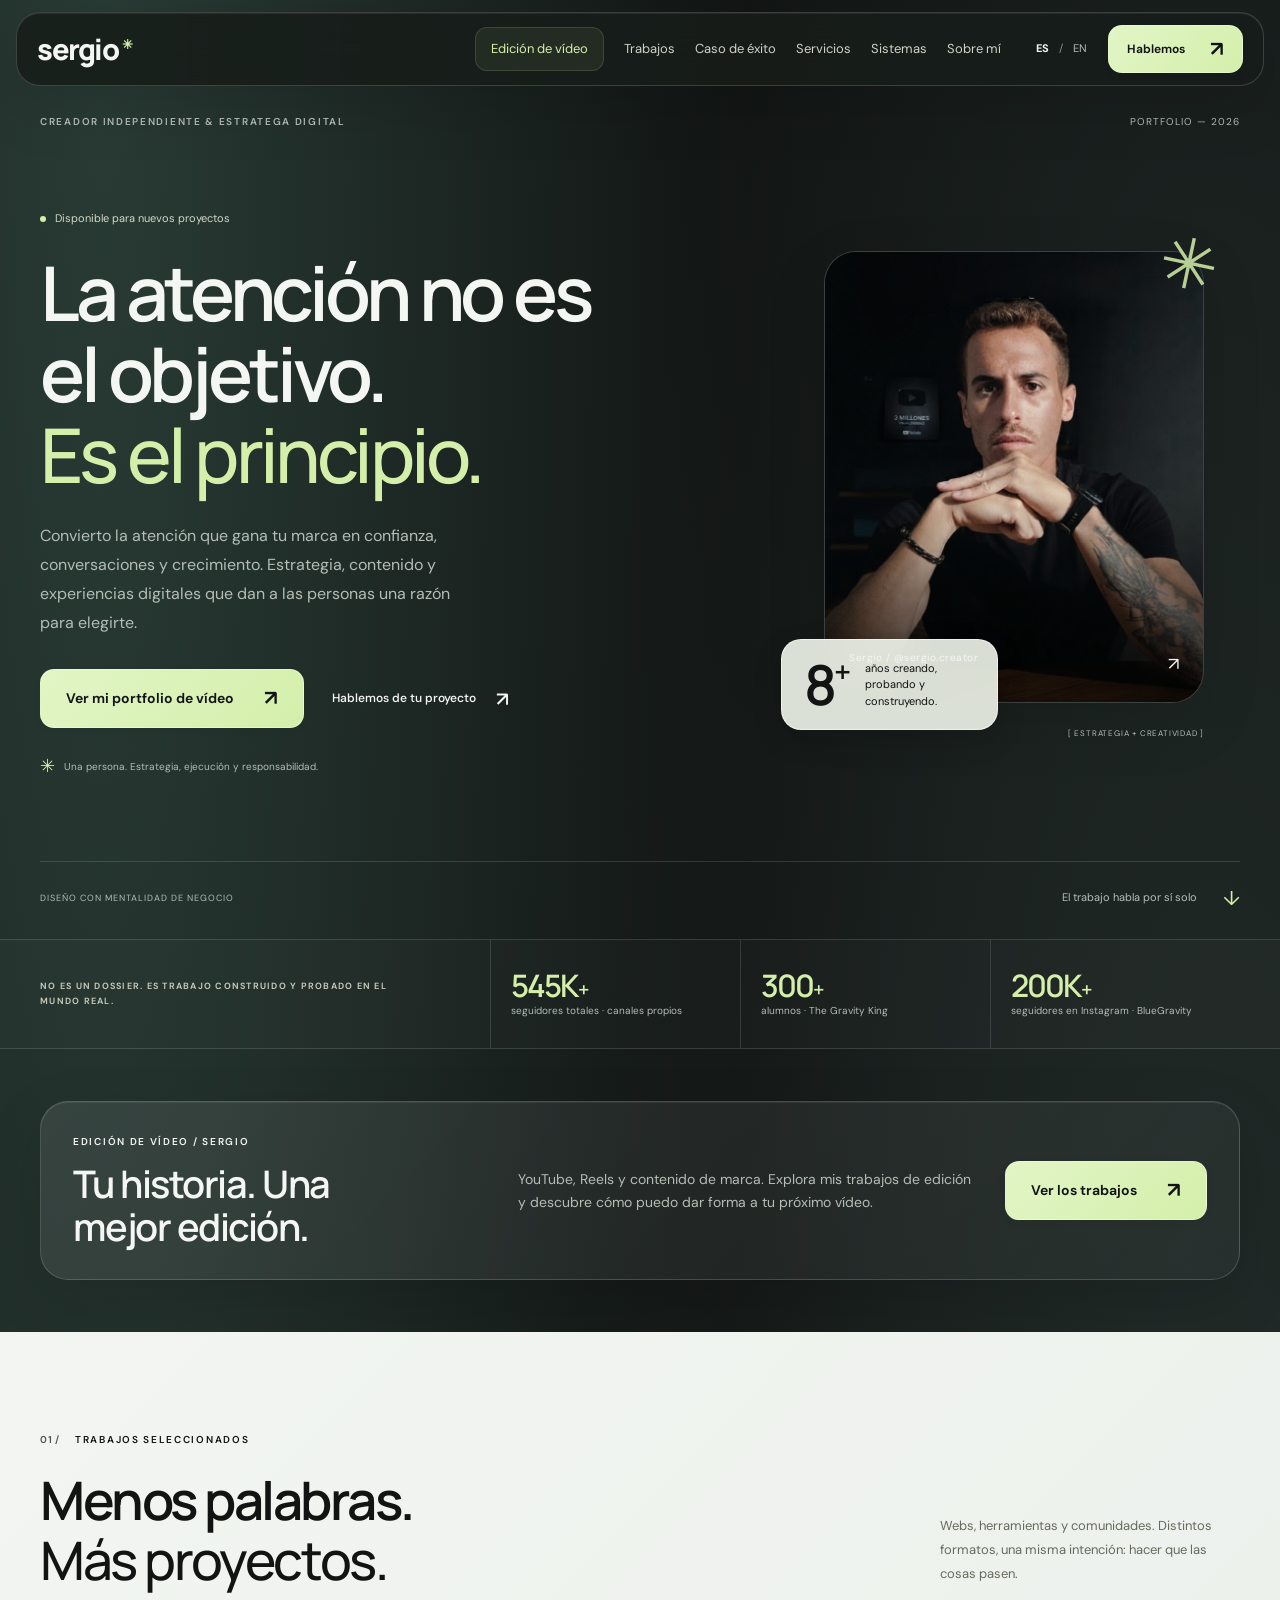
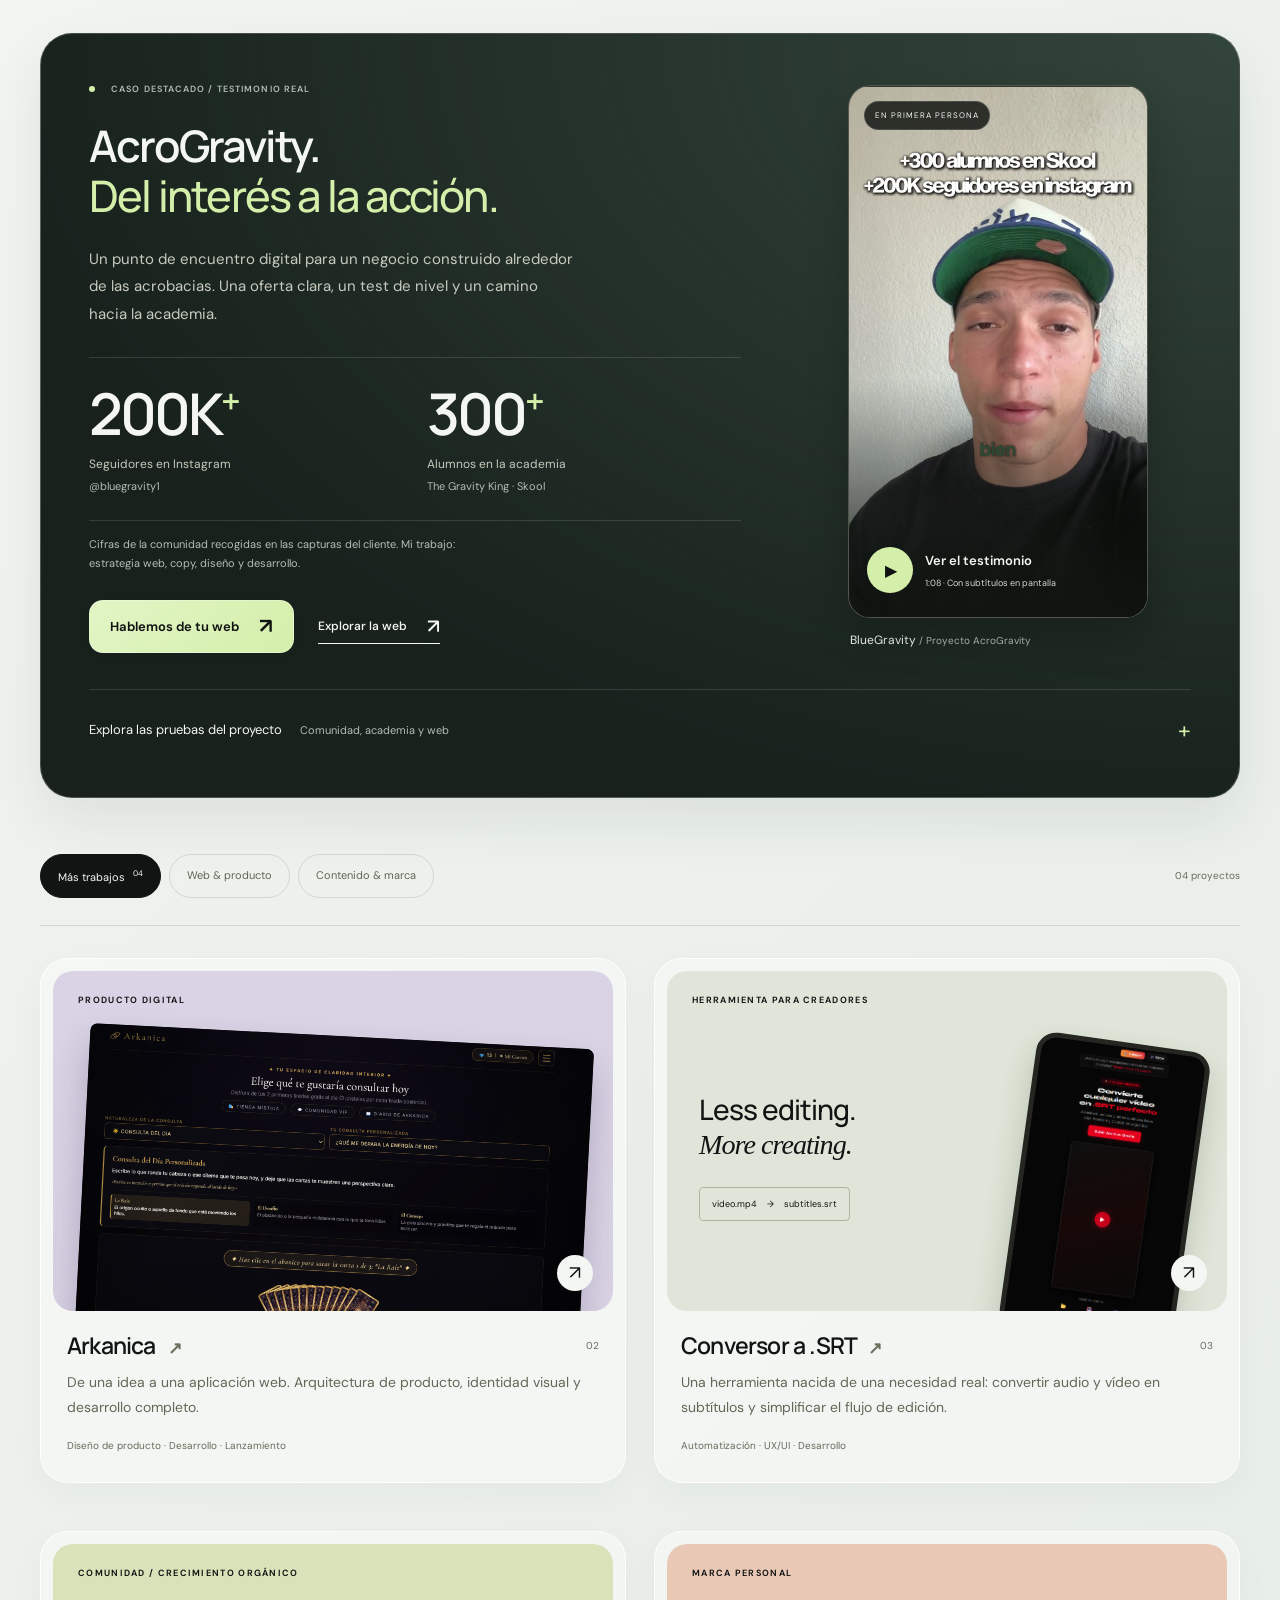
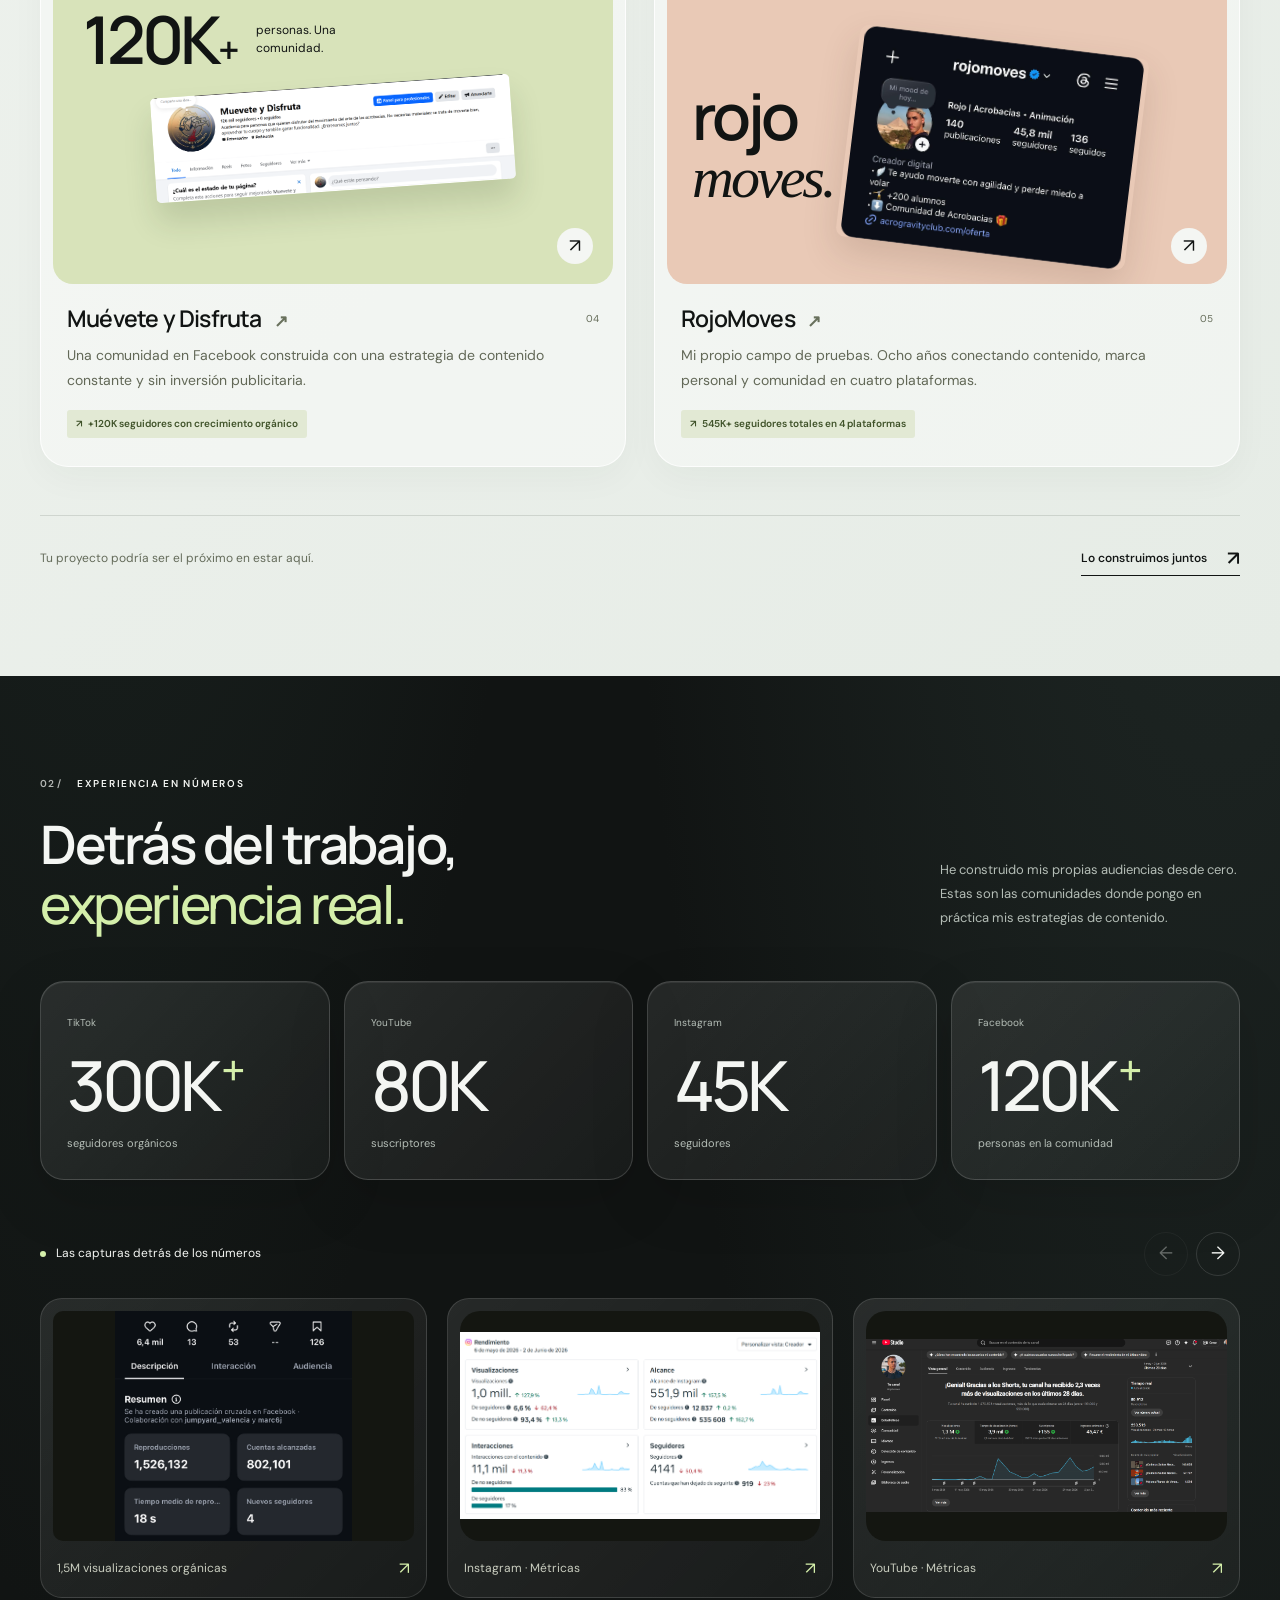
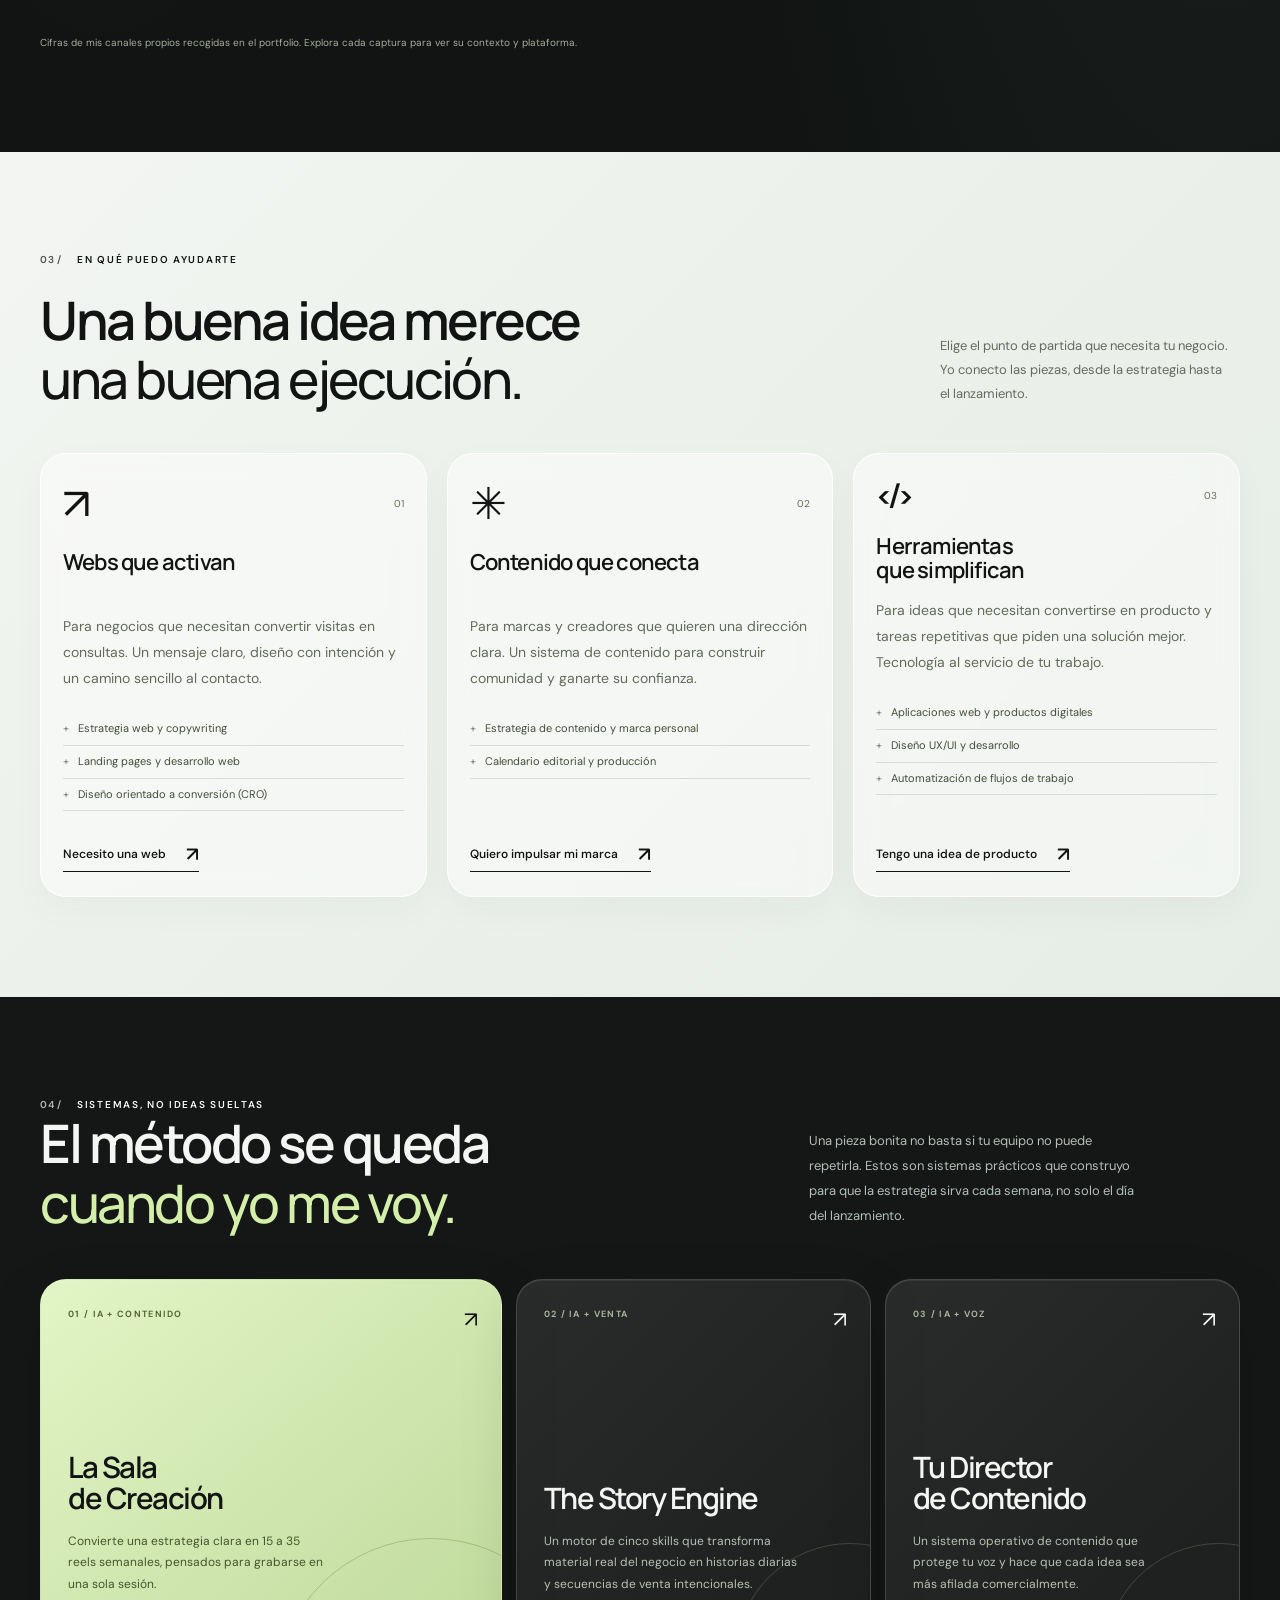
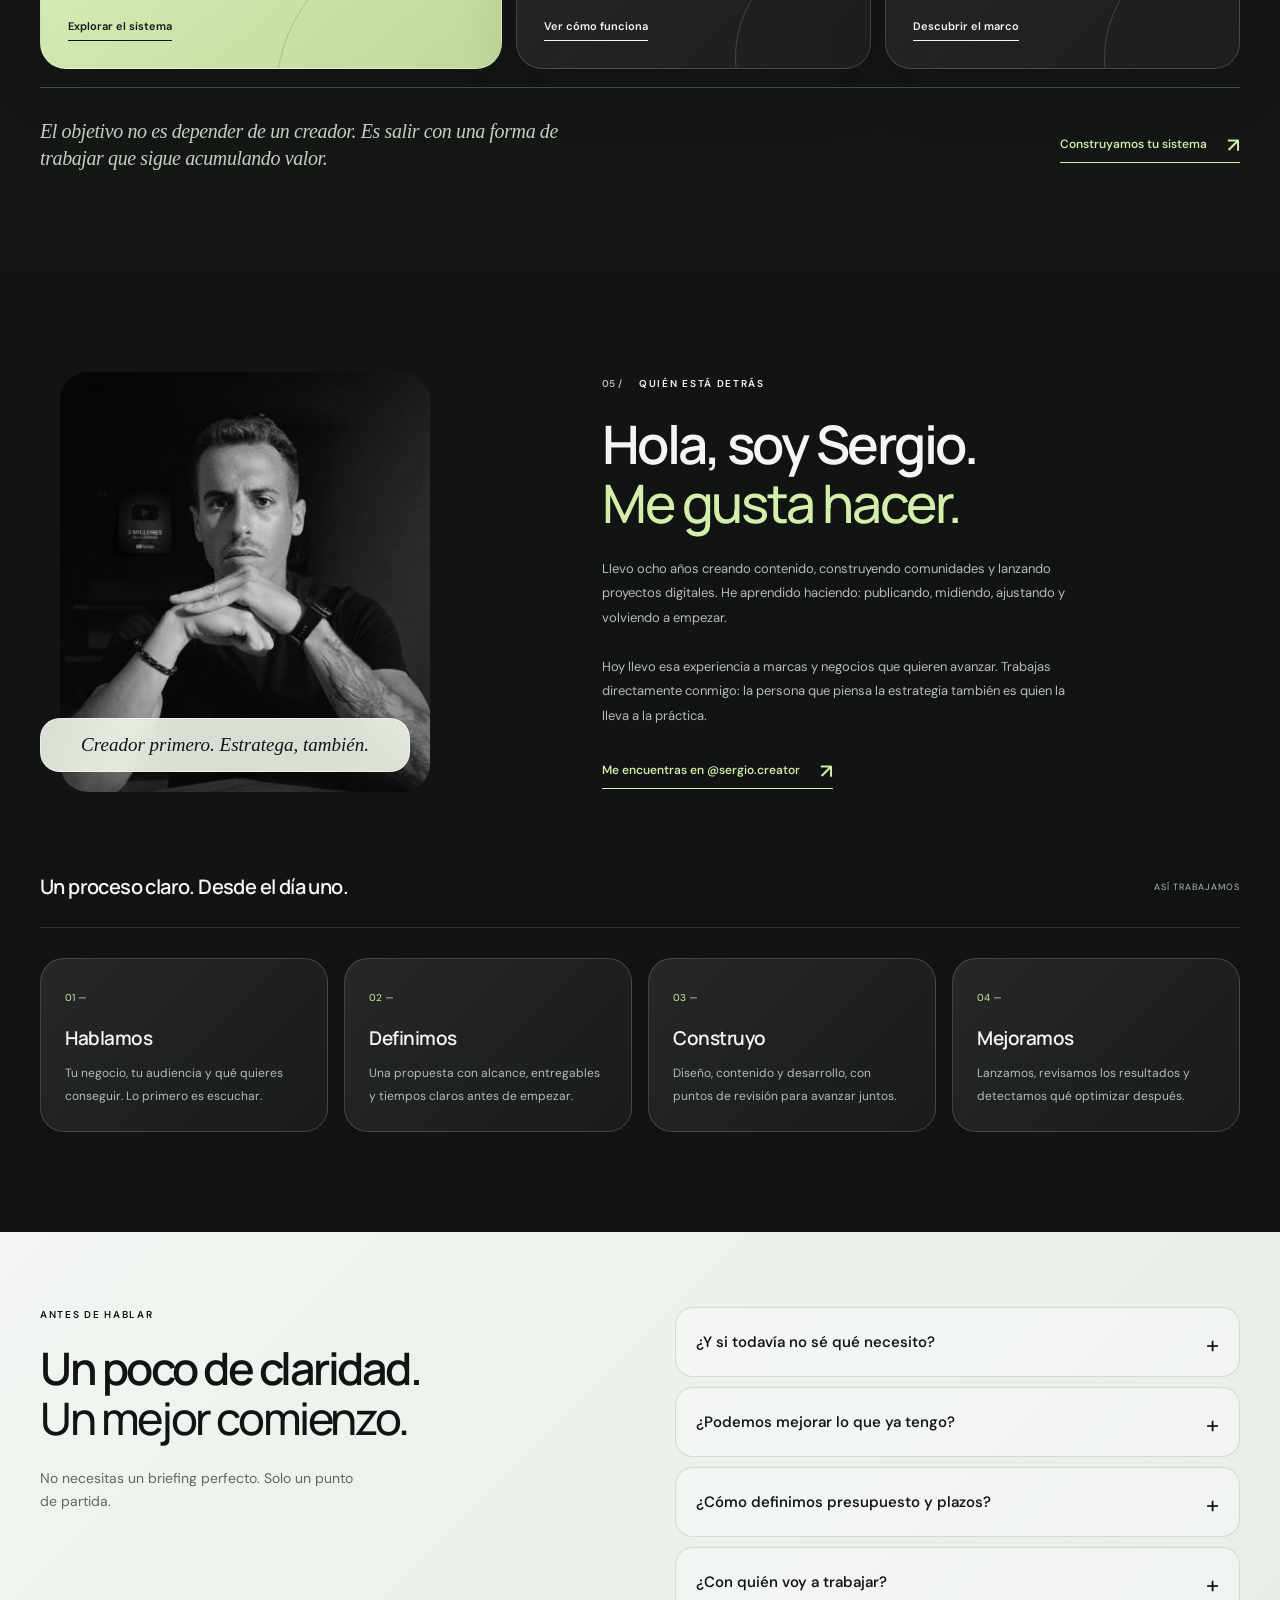
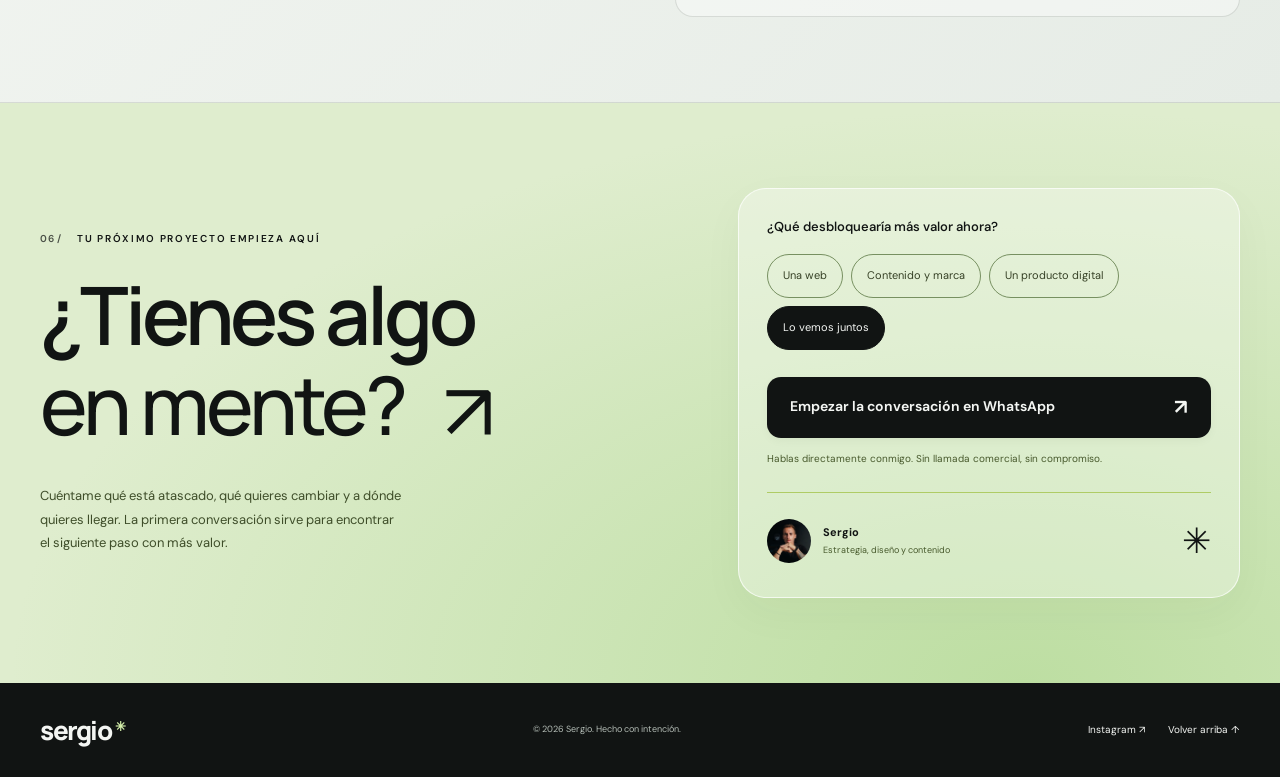
==== commit 8768710c: "Actualizacion masiva de todo" ====
--- a/index.html
+++ b/index.html
@@ -14,6 +14,7 @@
   <link rel="preconnect" href="https://fonts.gstatic.com" crossorigin>
   <link href="https://fonts.googleapis.com/css2?family=DM+Sans:wght@400;450;500;550;600;650;700&family=Manrope:wght@400;500;600;650;700;750;800&display=swap" rel="stylesheet">
   <link rel="stylesheet" href="assets/portfolio.css?v=20260916-audio">
+  <link rel="stylesheet" href="assets/premium.css?v=20261002">
   <script src="assets/portfolio.js?v=20260916-audio" defer></script>
 </head>
 <body>
@@ -22,13 +23,13 @@
     <div class="container header-inner">
       <a class="wordmark" href="#hero" aria-label="Sergio, inicio" data-en-aria="Sergio, home">sergio<span aria-hidden="true">✳</span></a>
       <nav class="main-nav" id="main-nav" aria-label="Navegación principal" data-en-aria="Main navigation">
+        <a href="videos.html" class="nav-featured" data-en="Video editing">Edición de vídeo</a>
         <a href="#proyectos" data-en="Work">Trabajos</a>
         <a href="#caso-acrogravity" data-en="Client story">Caso de éxito</a>
         <a href="#servicios" data-en="Services">Servicios</a>
         <a href="#sistemas" data-en="Systems">Sistemas</a>
         <a href="#sobre-mi" data-en="About me">Sobre mí</a>
         <a href="#contacto" class="mobile-contact" data-en="Let's talk ↗">Hablemos ↗</a>
-<a href="videos.html" data-en="Videos">Videos</a>
       </nav>
       <div class="header-actions">
         <div class="language-switch" role="group" aria-label="Idioma / Language">
@@ -48,7 +49,7 @@
           <p class="availability"><span class="status-dot" aria-hidden="true"></span><span data-en="Available for new projects">Disponible para nuevos proyectos</span></p>
           <h1 id="hero-title"><span data-en="Attention isn't">La atención no es</span><br><span data-en="the goal.">el objetivo.</span><br><span class="accent hero-last" data-en="It's the beginning.">Es el principio.</span></h1>
           <p class="hero-description" data-en="I turn the attention your brand earns into trust, enquiries and growth. Strategy, content and digital experiences that give people a reason to choose you.">Convierto la atención que gana tu marca en confianza, conversaciones y crecimiento. Estrategia, contenido y experiencias digitales que dan a las personas una razón para elegirte.</p>
-          <div class="hero-buttons"><a class="button button-lime" href="#caso-acrogravity"><span data-en="Explore AcroGravity's story">Ver el caso AcroGravity</span><span aria-hidden="true">↘</span></a><a class="text-link" href="#contacto"><span data-en="Let's talk about your project">Hablemos de tu proyecto</span><span aria-hidden="true">↗</span></a></div>
+          <div class="hero-buttons"><a class="button button-lime" href="videos.html"><span data-en="Explore my video portfolio">Ver mi portfolio de vídeo</span><span aria-hidden="true">↗</span></a><a class="text-link" href="#contacto"><span data-en="Let's talk about your project">Hablemos de tu proyecto</span><span aria-hidden="true">↗</span></a></div>
           <div class="hero-note"><span class="mini-star" aria-hidden="true">✳</span><p data-en="One person. Strategy, execution and accountability.">Una persona. Estrategia, ejecución y responsabilidad.</p></div>
         </div>
         <div class="hero-visual">
@@ -67,6 +68,14 @@
         <div><strong>545K<span>+</span></strong><span data-en="total followers · my own channels">seguidores totales · canales propios</span></div>
         <div><strong>300<span>+</span></strong><span data-en="students · The Gravity King">alumnos · The Gravity King</span></div>
         <div><strong>200K<span>+</span></strong><span data-en="Instagram followers · BlueGravity">seguidores en Instagram · BlueGravity</span></div>
+      </div>
+    </section>
+
+    <section class="studio-entry container" aria-labelledby="studio-entry-title">
+      <div class="studio-entry-card">
+        <div><p class="eyebrow" data-en="VIDEO EDITING / SERGIO">EDICIÓN DE VÍDEO / SERGIO</p><h2 id="studio-entry-title" data-en="Your story. A better edit.">Tu historia. Una mejor edición.</h2></div>
+        <p data-en="YouTube, Reels and branded content. Explore my editing work and discover how I can bring your next video to life.">YouTube, Reels y contenido de marca. Explora mis trabajos de edición y descubre cómo puedo dar forma a tu próximo vídeo.</p>
+        <a class="button button-lime" href="videos.html"><span data-en="Watch the work">Ver los trabajos</span><span aria-hidden="true">↗</span></a>
       </div>
     </section>
 
@@ -94,6 +103,7 @@
               </a>
               <p class="testimonial-credit">BlueGravity <span data-en="/ AcroGravity project">/ Proyecto AcroGravity</span></p>
             </div>
+
           </div>
           <details class="case-details">
             <summary><span data-en="Explore the project evidence">Explora las pruebas del proyecto</span><span class="detail-hint" data-en="Community, academy & website">Comunidad, academia y web</span></summary>
--- a/assets/premium.css
+++ b/assets/premium.css
@@ -0,0 +1,142 @@
+/* Shared material, spacing and interaction layer across Sergio's portfolio. */
+:root {
+  --ink: #111413;
+  --paper: #f4f6f3;
+  --lime: #d4efaa;
+  --muted: #b4bdb6;
+  --line: rgba(255,255,255,.13);
+  --paper-line: rgba(24,38,28,.13);
+  --display: -apple-system, BlinkMacSystemFont, 'Manrope', sans-serif;
+  --body: -apple-system, BlinkMacSystemFont, 'DM Sans', sans-serif;
+  --glass: linear-gradient(135deg,rgba(255,255,255,.09),rgba(255,255,255,.035));
+  --glass-border: rgba(255,255,255,.16);
+  --glass-shadow: 0 20px 60px rgba(0,0,0,.13), inset 0 1px 0 rgba(255,255,255,.07);
+}
+html { scroll-padding-top: 110px; }
+body {
+  background: radial-gradient(ellipse at 8% 0%, #293b35 0, transparent 650px), radial-gradient(ellipse at 95% 25%, #25302d 0, transparent 650px), var(--ink);
+}
+.container { width: min(1240px,calc(100% - 80px)); }
+h1,h2,h3,h4 { text-wrap: balance; }
+p { text-wrap: pretty; }
+.serif,.hero-last { font-family: var(--display); font-style: normal; font-weight: 500; }
+.site-header {
+  top: 12px; width: min(1360px,calc(100% - 32px)); margin: 12px auto 0;
+  border: 1px solid var(--glass-border); border-radius: 24px;
+  background: rgba(23,29,26,.88); box-shadow: var(--glass-shadow);
+  -webkit-backdrop-filter: blur(24px) saturate(140%); backdrop-filter: blur(24px) saturate(140%);
+}
+.header-inner { height: 72px; gap: 20px; width: calc(100% - 40px); }
+.wordmark { font-size: 29px; letter-spacing: -1.5px; }
+.main-nav { gap: 20px; margin-right: 10px; white-space: nowrap; }
+.main-nav>a { min-height: 44px; display: inline-flex; align-items: center; }
+.main-nav .nav-featured { color: var(--lime); background: #d4efaa12; border: 1px solid #d4efaa25; padding: 8px 15px; border-radius: 12px; }
+.header-actions { gap: 16px; }
+.button { border-radius: 14px; min-height: 48px; box-shadow: 0 3px 10px #0000000a; }
+.button-lime { background: linear-gradient(135deg,#e2f5c6,var(--lime)); border-color: #ffffff50; }
+.button-lime:hover { background: #e6f7ce; }
+.button-quiet { background: #ffffff08; border: 1px solid var(--glass-border); color: var(--paper); }
+.button-quiet:hover { background: #ffffff12; }
+.menu-toggle { border-radius: 12px; }
+.hero-grid { padding-block: 80px; }
+.hero h1 { letter-spacing: -.055em; }
+.hero-description { font-size: 16px; }
+.hero-last { letter-spacing: -.05em; }
+.portrait-frame { border-radius: 32px; border: 1px solid #ffffff30; box-shadow: var(--glass-shadow); }
+.orbit-stamp { font-size: 70px; right: -14px; top: -20px; opacity: .85; }
+.experience-note,.photo-note { border: 1px solid #ffffff90; border-radius: 20px; background: rgba(241,247,236,.9); -webkit-backdrop-filter: blur(16px); backdrop-filter: blur(16px); transform: none; }
+.proof-strip { background: #ffffff04; }
+.light-section { background: linear-gradient(135deg,#f2f5f1,#e6ece6); }
+.work-section,.results-section,.services-section,.about-section,.systems-section { padding-block: 100px; }
+.project-card { min-width: 0; padding: 12px; border: 1px solid #ffffffc9; border-radius: 28px; background: #ffffff66; box-shadow: 0 12px 35px #1b302009; }
+.project-info { padding: 22px 14px 16px; }
+.project-visual { border-radius: 20px; }
+.featured-case { border-radius: 32px; background: radial-gradient(ellipse at top right,#33453b,transparent 75%),#18211c; border: 1px solid #ffffff35; box-shadow: 0 24px 55px #15362015; }
+.testimonial-trigger { border-radius: 22px; border: 1px solid var(--glass-border); }
+.metrics { border: 0; gap: 14px; }
+.metrics>div,.metrics>div:first-child,.metrics>div:last-child { border: 1px solid var(--glass-border); padding: 26px; border-radius: 24px; background: var(--glass); box-shadow: var(--glass-shadow); }
+.evidence { border-radius: 22px; background: var(--glass); }
+.services-grid { border: 0; gap: 20px; }
+.service { border: 1px solid #fff; border-radius: 26px; background: #ffffff70; box-shadow: 0 12px 35px #1b302009; }
+.service-top { margin-bottom: 24px; }
+.system-card { border-radius: 26px; background: var(--glass); border-color: var(--glass-border); box-shadow: var(--glass-shadow); }
+.system-card-featured { background: linear-gradient(140deg,#e2f5c6,#bfd99a); }
+.studio-window,.glass-panel,.service,.premium-resource .summary-card { -webkit-backdrop-filter: blur(14px); backdrop-filter: blur(14px); }
+.systems-section { background: #ffffff03; }
+.process-grid { gap: 16px; }
+.process-grid li { padding: 24px; border-radius: 24px; border: 1px solid var(--glass-border); background: var(--glass); }
+.about-photo { transform: none; }
+.about-photo>img { border-radius: 28px; }
+.faq-list details { border: 1px solid var(--paper-line); border-radius: 18px; padding-inline: 20px; margin-bottom: 10px; background: #ffffff60; }
+.faq-list details:first-child { border-top: 1px solid var(--paper-line); }
+.contact-section { background: radial-gradient(ellipse at 80% 100%,#bddea2,transparent 70%),#dfedce; }
+.contact-panel { border-radius: 28px; background: #ffffff55; border: 1px solid #ffffffb0; box-shadow: 0 15px 45px #33442209; }
+.contact-topics button { border-color: #779061; }
+.lightbox,.video-modal { border-radius: 24px; background: #17201cf5; }
+.skip-link { border-radius: 12px; z-index: 100; }
+:is(a,button,summary,[tabindex]):focus-visible { outline: 3px solid #89b15c; outline-offset: 5px; }
+
+/* A direct route from the multidisciplinary portfolio to the editing studio. */
+.studio-entry { padding-block: 52px; }
+.studio-entry-card { display: grid; grid-template-columns: 1fr 1.1fr auto; gap: 32px; align-items: center; padding: 32px; border: 1px solid var(--glass-border); border-radius: 28px; background: var(--glass); box-shadow: var(--glass-shadow); }
+.studio-entry h2 { font-size: clamp(26px,3vw,38px); letter-spacing: -.04em; margin-top: 12px; }
+.studio-entry p:not(.eyebrow) { font-size: 14px; color: var(--muted); }
+.studio-entry .button { white-space: nowrap; }
+
+/* Resource pages use the same material without changing their working tools. */
+.premium-resource { --bg-color: #111413; --surface-color: #1e2822; --surface-border: #ffffff22; --text-main: #f4f6f3; --text-muted: #b4bdb6; --accent-lime: #d4efaa; --accent-hover: #e6f7ce; font-family: var(--body); }
+.premium-resource .container { width: 100%; max-width: 1100px; }
+.premium-resource .top-nav { padding: 16px 22px; margin-top: 16px; min-height: 76px; border: 1px solid var(--glass-border); border-radius: 22px; background: #ffffff07; }
+.premium-resource :is(.summary-card,.card,.resource-container,.rule-item,.related-links a) { border: 1px solid var(--glass-border); border-radius: 24px; background: var(--glass); box-shadow: var(--glass-shadow); }
+.premium-resource .resource-flow { border-radius: 24px; }
+.premium-resource .resource-flow>div { background: #202a24; }
+.premium-resource .cta-banner { border-radius: 28px; background: linear-gradient(135deg,#e2f5c6,#bfd99a); }
+.premium-resource .cta-banner .button-lime { border-radius: 14px; }
+.premium-resource .code-box { border-radius: 16px; }
+.premium-resource h1 { letter-spacing: -.045em; }
+.premium-resource .resource-nav-links { flex-wrap: wrap; justify-content: flex-end; gap: 16px; }
+
+.premium-landing { --bg: #111413; --surface: #1b241f; --surface2: #243128; --fg: #f4f6f3; --muted: #b4bdb6; --accent: #d4efaa; --accent-dk: #e6f7ce; --r: 18px; --serif: -apple-system,BlinkMacSystemFont,'Manrope',sans-serif; }
+.premium-landing header { background: #17201ce6; -webkit-backdrop-filter: blur(24px); backdrop-filter: blur(24px); }
+.premium-landing :is(.case-card,.offer-card,.faq-item,.cta-after) { border-radius: 24px; background: var(--glass); }
+.premium-landing .case { background: #ffffff04; }
+.premium-landing .ecosystem-links { display: flex; gap: 20px; font-size: 12px; color: var(--muted); padding-top: 22px; }
+
+@media (min-width:701px) and (max-width:1100px) {
+  .site-header .header-inner { flex-wrap: wrap; height: auto; padding-block: 14px; gap: 12px; }
+  .site-header .main-nav { order: 3; width: 100%; justify-content: center; margin: 0; gap: 22px; }
+  .site-header .header-actions { margin-left: auto; }
+  html { scroll-padding-top: 160px; }
+}
+@media (max-width:900px) {
+  .container { width: calc(100% - 48px); }
+  .studio-entry-card { grid-template-columns: 1fr 1fr; }
+  .studio-entry-card>.button { justify-self: start; }
+  .metrics>div { padding: 20px; }
+}
+@media (max-width:700px) {
+  html { scroll-padding-top: 100px; }
+  .container { width: calc(100% - 36px); }
+  .site-header { top: 8px; margin-top: 8px; width: calc(100% - 16px); border-radius: 20px; }
+  .site-header .header-inner { width: calc(100% - 28px); height: 64px; gap: 10px; }
+  .site-header .main-nav { display: none; }
+  .site-header .main-nav.is-open { display: flex; top: 74px; left: 0; right: 0; border: 1px solid var(--glass-border); border-radius: 20px; background: #17201cfa; box-shadow: var(--glass-shadow); }
+  .site-header .main-nav>a { padding: 10px 12px; }
+  .header-actions { gap: 8px; }
+  .header-cta { min-height: 40px; }
+  .hero-grid { padding-block: 40px; }
+  .hero-description { font-size: 15px; }
+  .work-section,.results-section,.services-section,.about-section,.systems-section { padding-block: 64px; }
+  .featured-case { border-radius: 24px; }
+  .project-card { padding: 8px; border-radius: 24px; }
+  .project-grid { grid-template-columns: minmax(0,1fr); }
+  .metrics { gap: 10px; }
+  .process-grid { grid-template-columns: 1fr 1fr; gap: 10px; }
+  .process-grid li { padding: 18px; }
+  .studio-entry { padding-block: 32px; }
+  .studio-entry-card { grid-template-columns: 1fr; padding: 24px; gap: 20px; }
+  .premium-resource .top-nav { align-items: flex-start; padding: 18px; }
+  .premium-resource .resource-nav-links { gap: 12px; }
+  .premium-resource .resource-nav-links .back-link { font-size: 11px; }
+}
+@media (prefers-reduced-motion:reduce) { html { scroll-behavior: auto; } *,*::before,*::after { animation: none !important; transition: none !important; } }
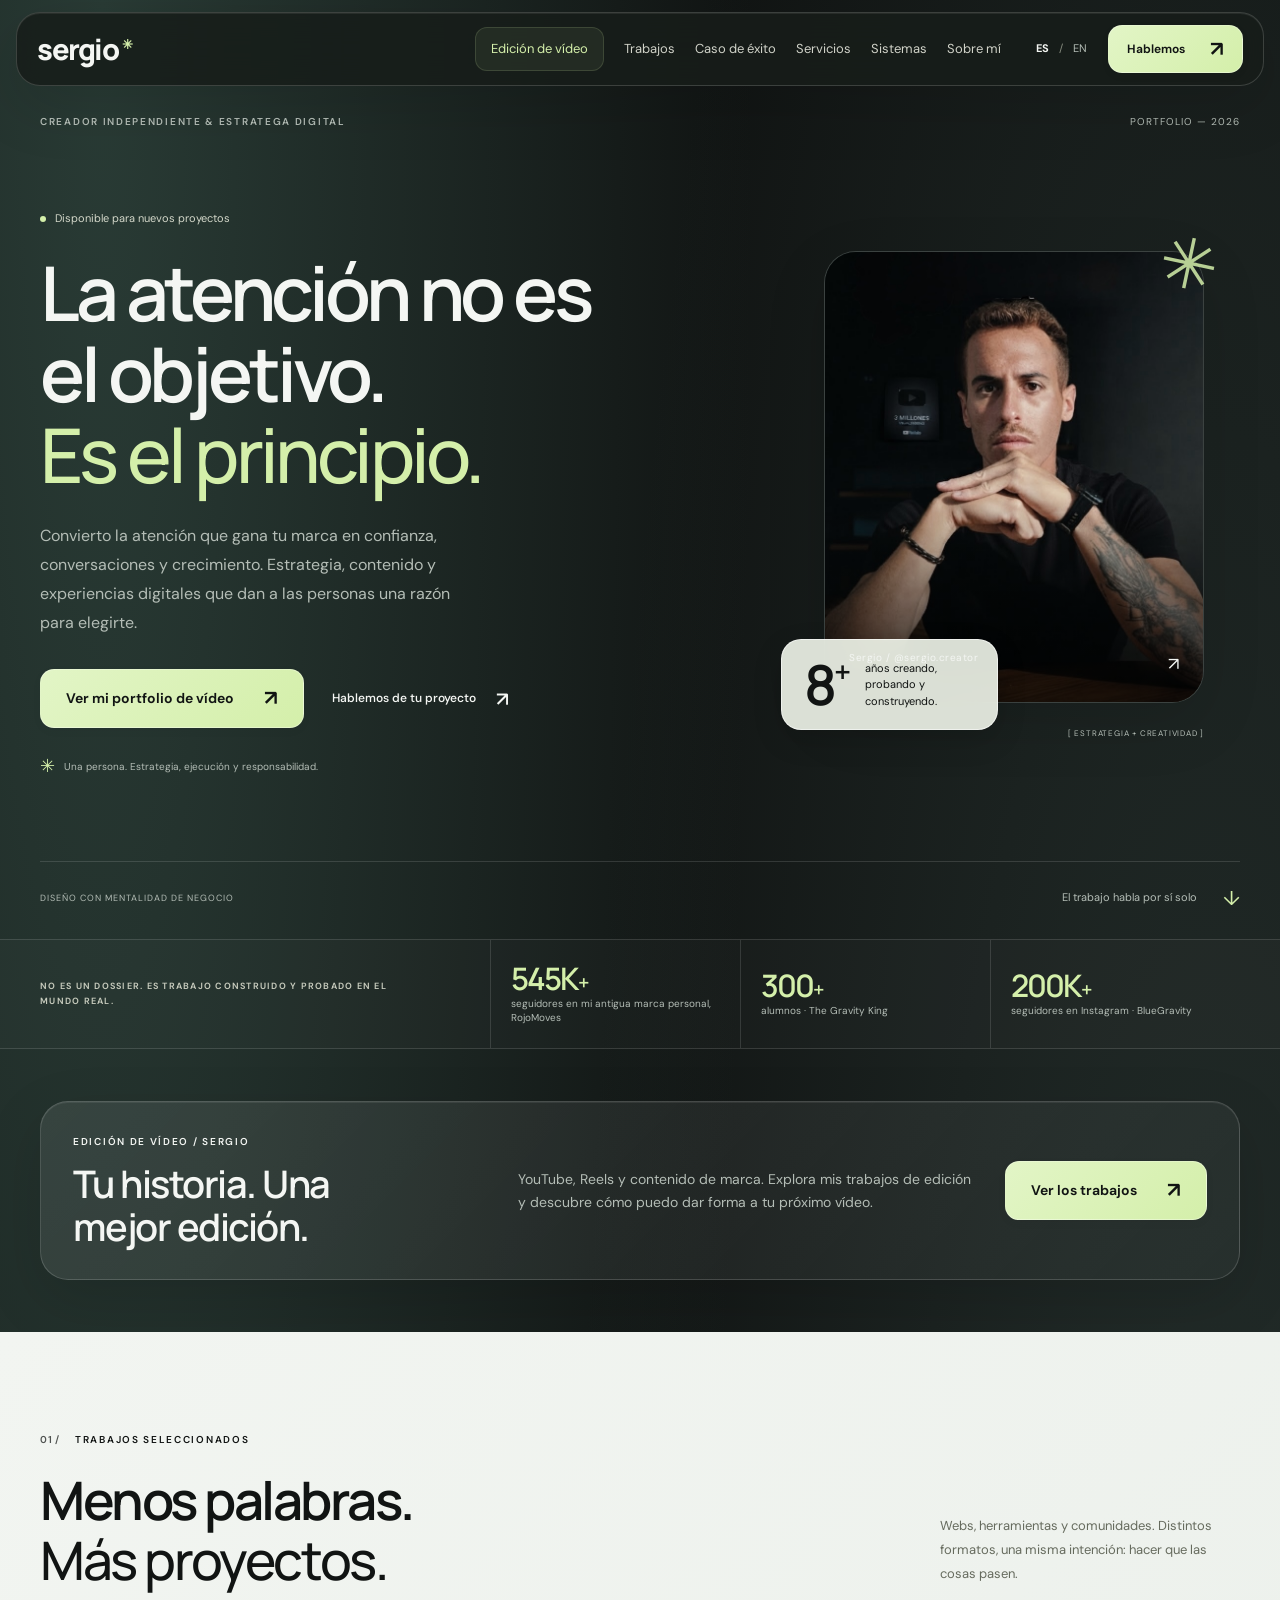
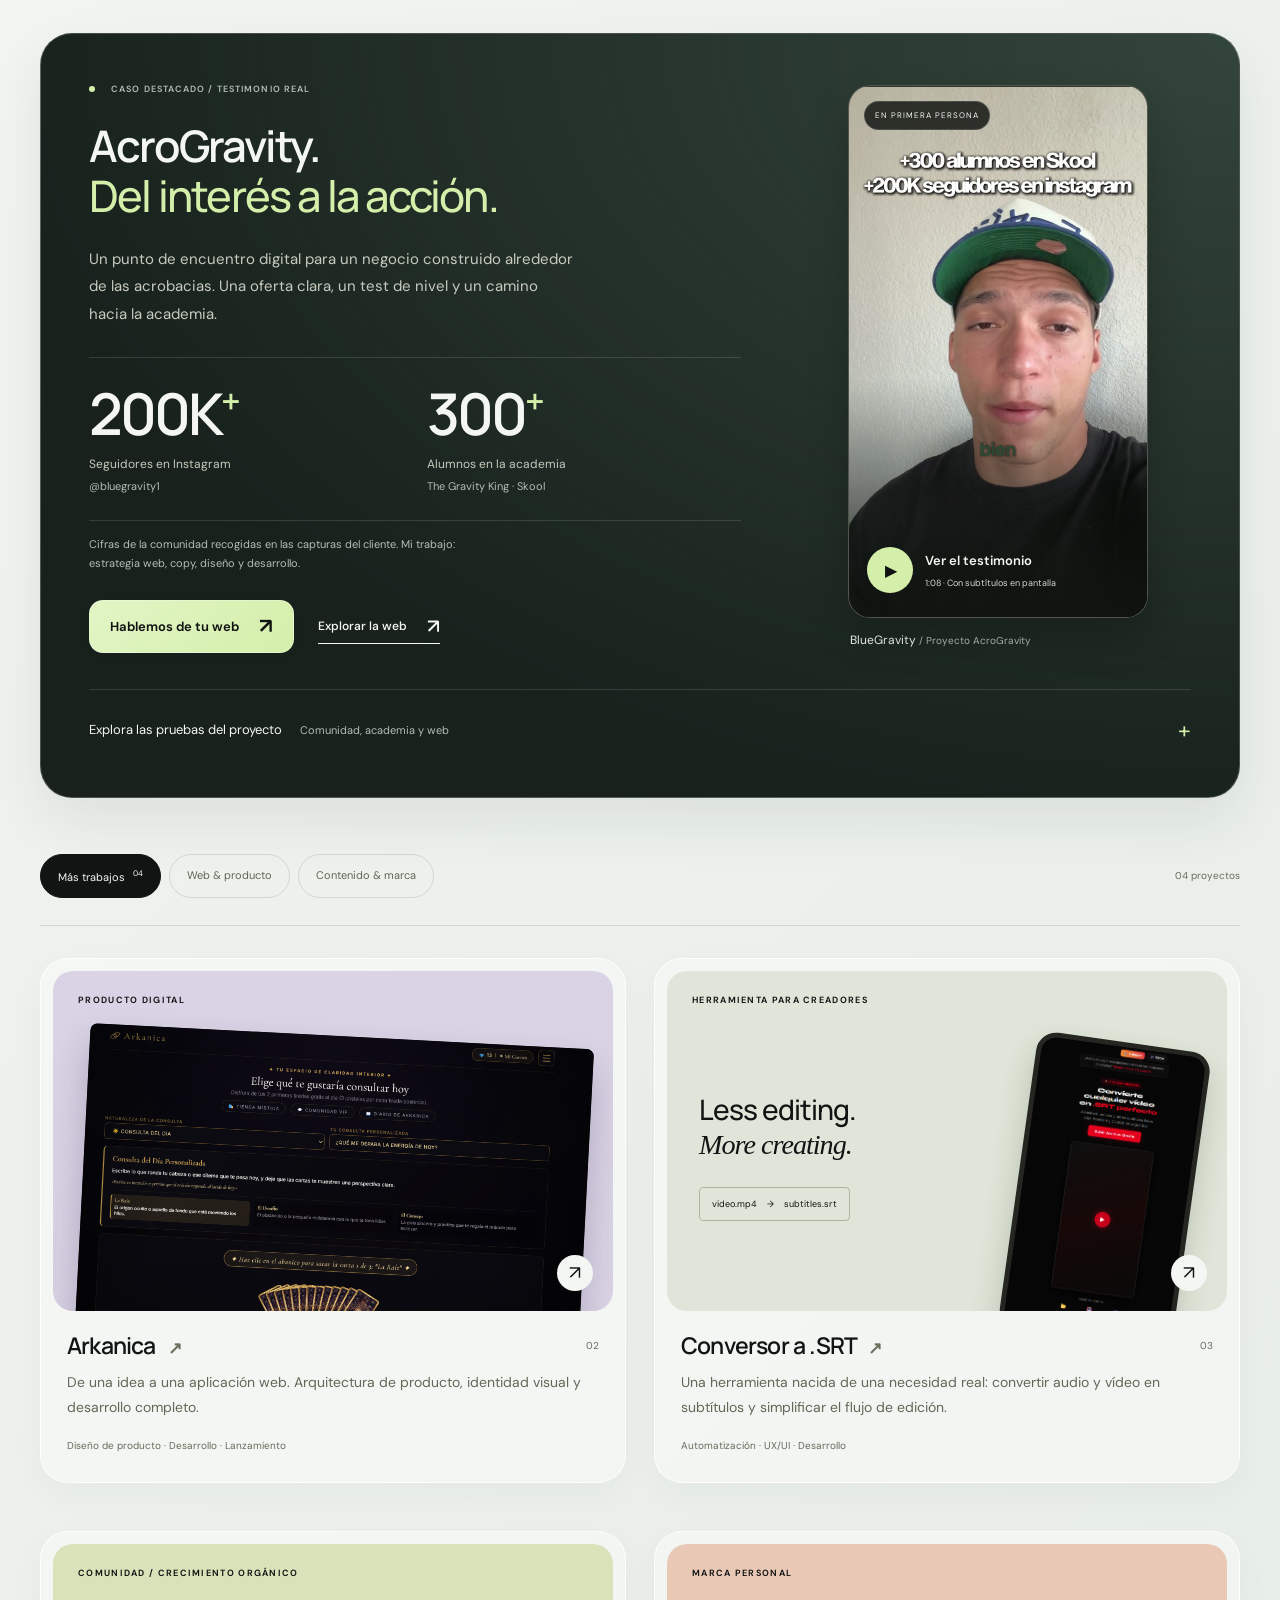
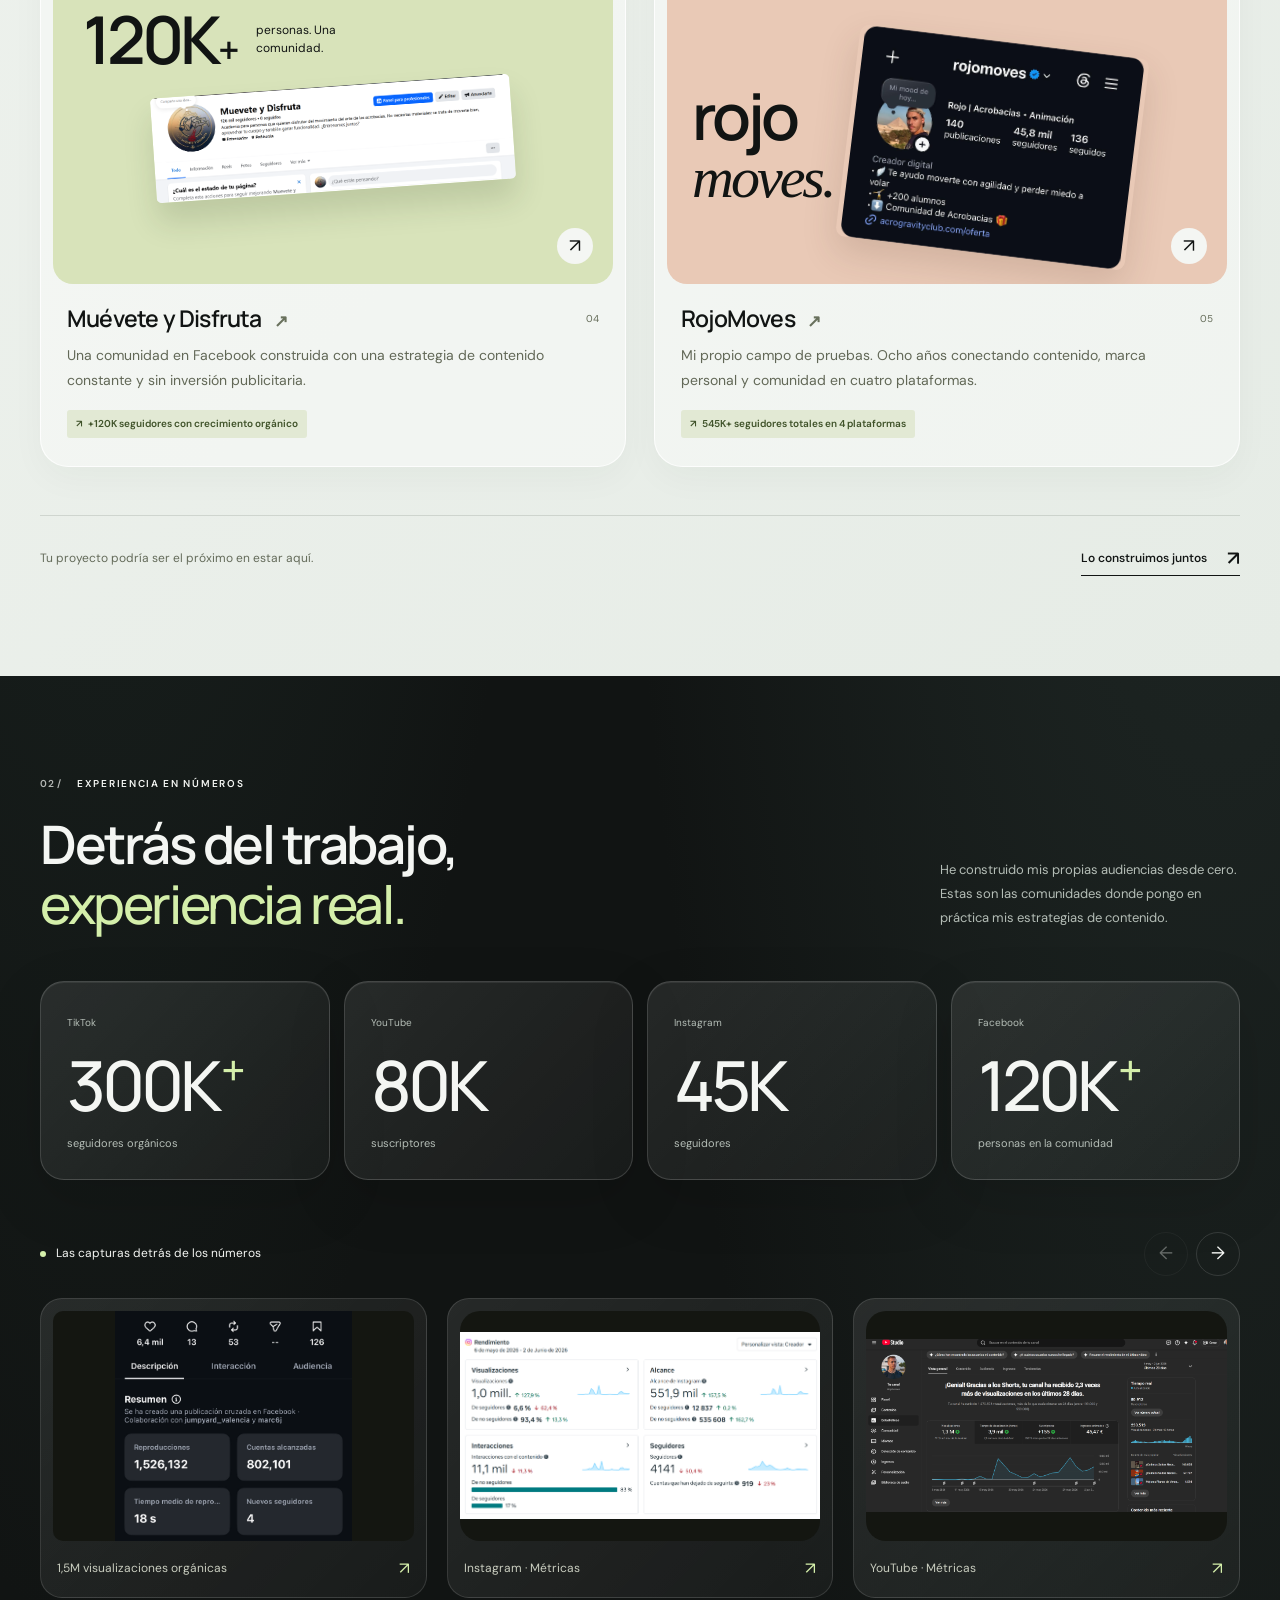
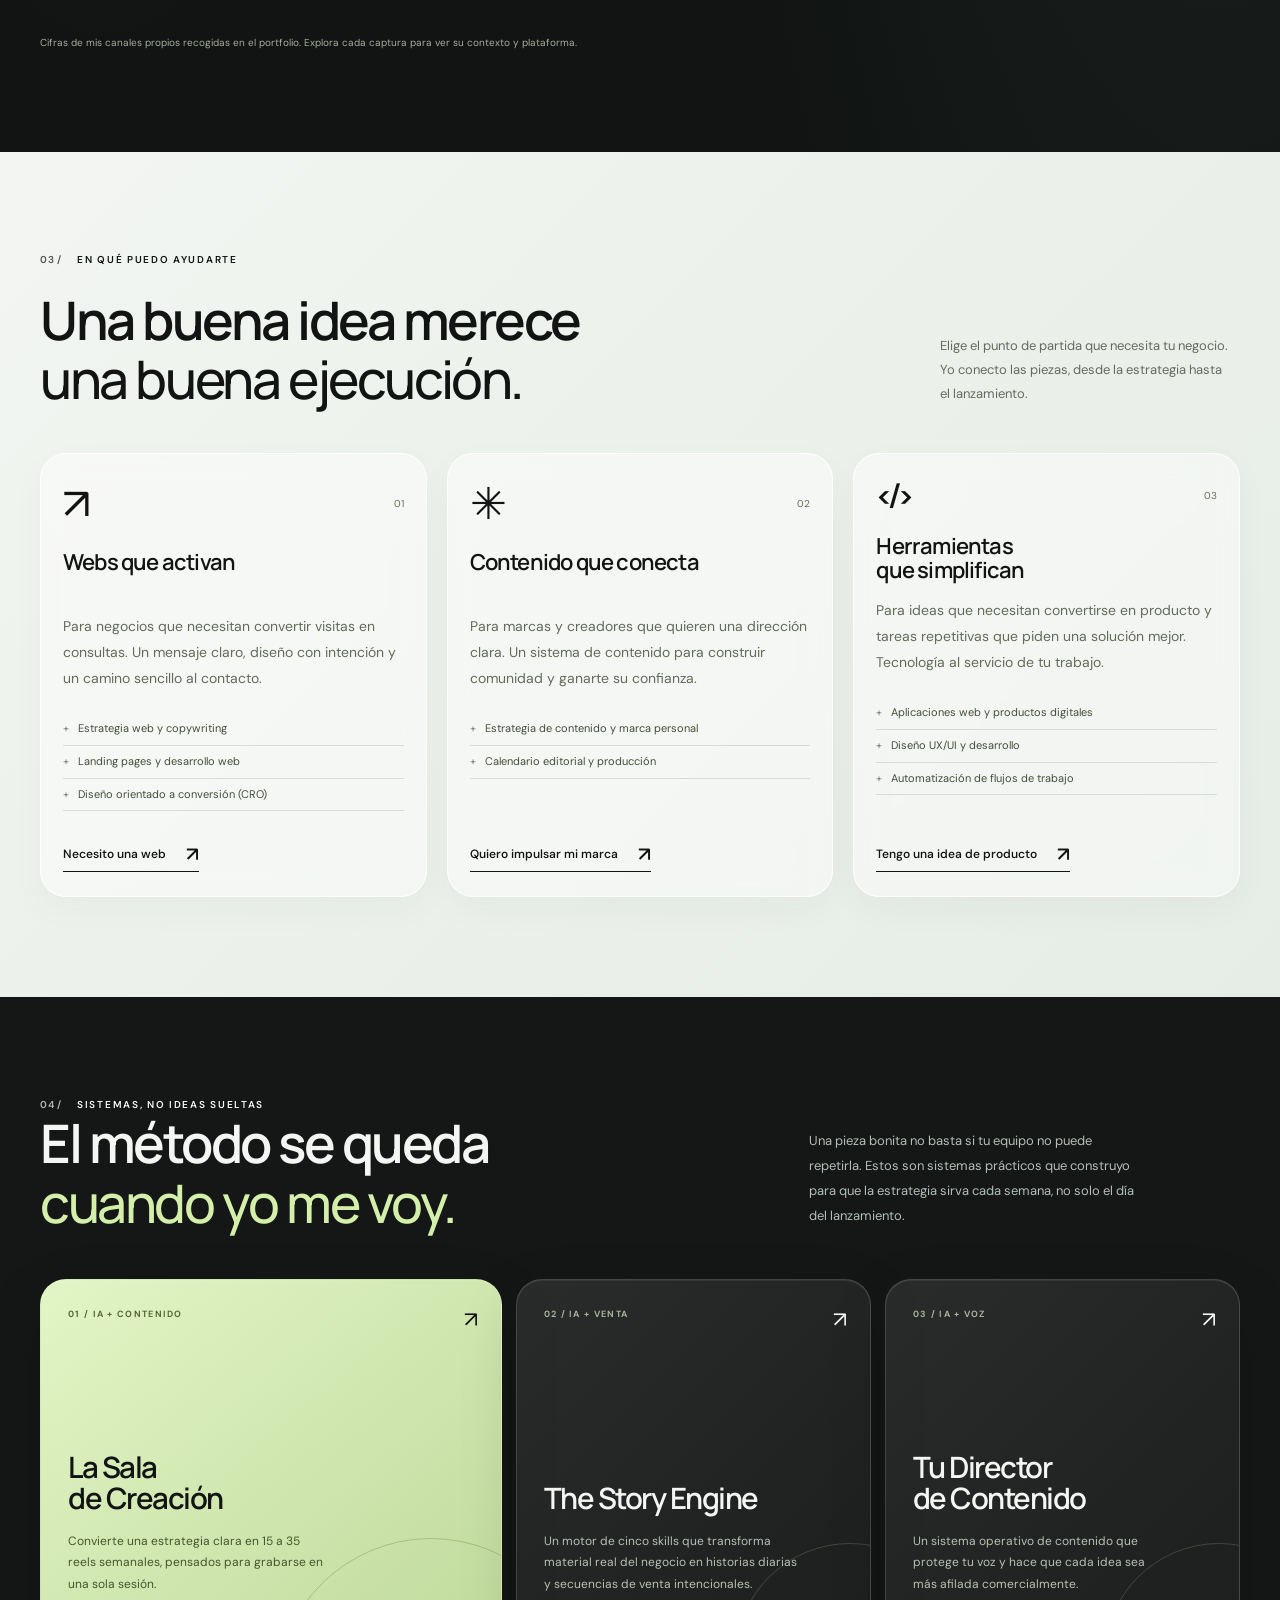
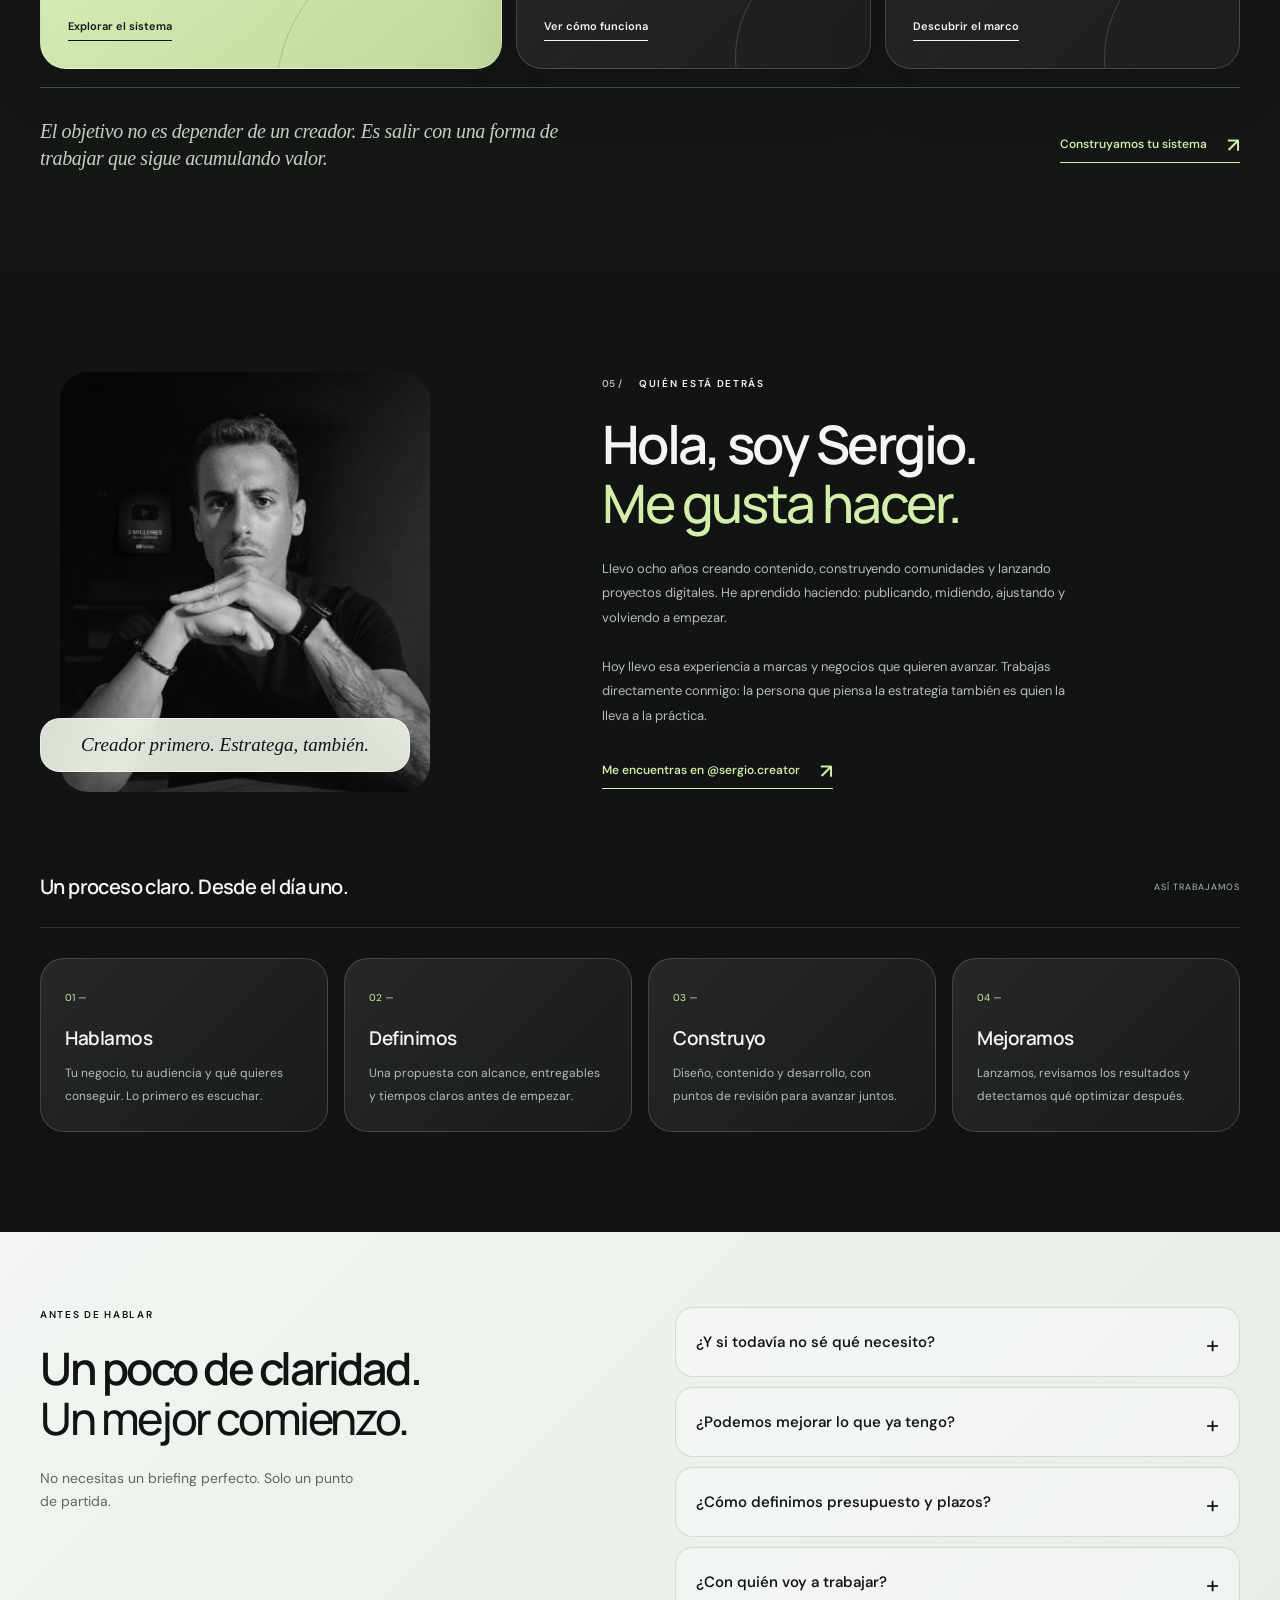
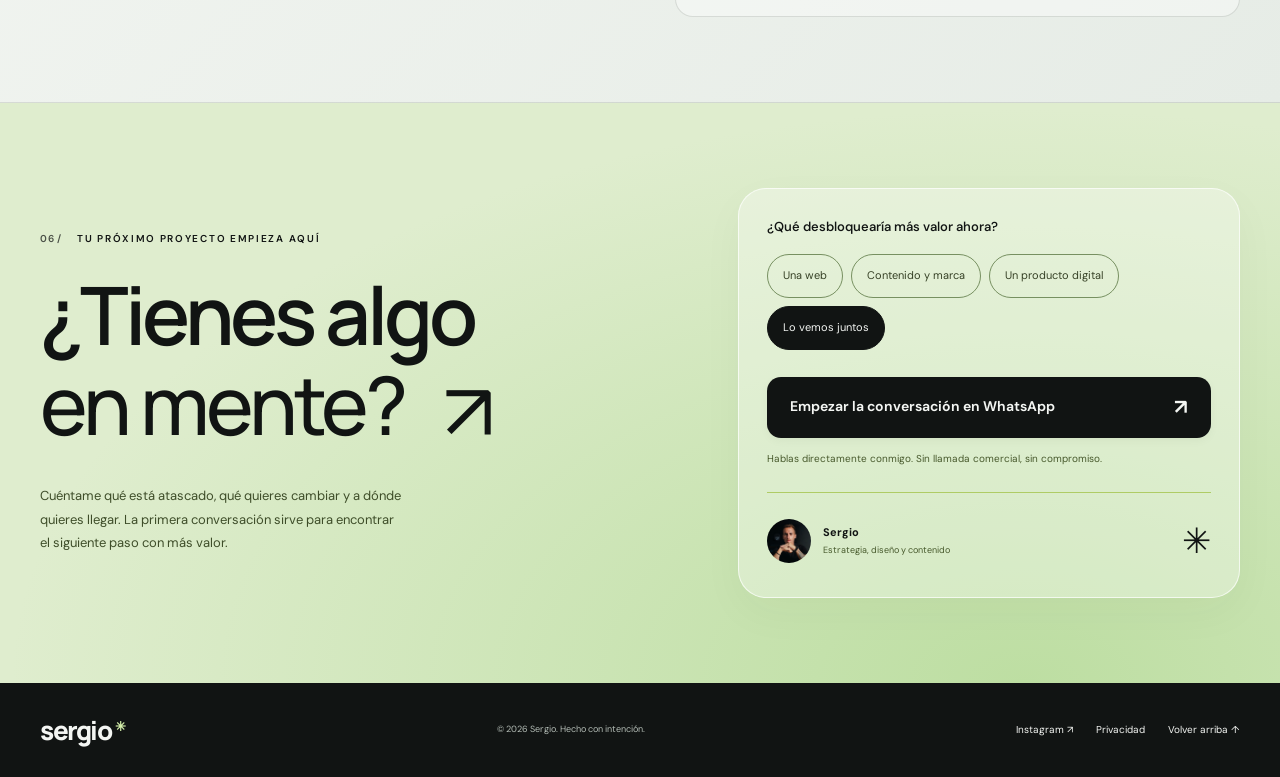
==== commit 3ca0efc5: "Test 'Tu plan de contenido' con captura de lead, página de privacidad y credenciales unificadas Co-A" ====
--- a/index.html
+++ b/index.html
@@ -65,7 +65,7 @@
     <section class="proof-strip" aria-label="Resultados destacados" data-en-aria="Featured results">
       <div class="container proof-strip-inner">
         <p data-en="NOT A DECK. WORK BUILT AND TESTED IN THE REAL WORLD.">NO ES UN DOSSIER. ES TRABAJO CONSTRUIDO Y PROBADO EN EL MUNDO REAL.</p>
-        <div><strong>545K<span>+</span></strong><span data-en="total followers · my own channels">seguidores totales · canales propios</span></div>
+        <div><strong>545K<span>+</span></strong><span data-en="followers in my former personal brand, RojoMoves">seguidores en mi antigua marca personal, RojoMoves</span></div>
         <div><strong>300<span>+</span></strong><span data-en="students · The Gravity King">alumnos · The Gravity King</span></div>
         <div><strong>200K<span>+</span></strong><span data-en="Instagram followers · BlueGravity">seguidores en Instagram · BlueGravity</span></div>
       </div>
@@ -229,7 +229,7 @@
     </section>
   </main>
 
-  <footer class="site-footer container"><a class="wordmark" href="#hero" aria-label="Sergio, inicio" data-en-aria="Sergio, home">sergio<span aria-hidden="true">✳</span></a><p>© <span id="year">2026</span> Sergio. <span data-en="Made with intention.">Hecho con intención.</span></p><div class="footer-links"><a href="https://www.instagram.com/sergio.creator" target="_blank" rel="noopener noreferrer">Instagram ↗</a><a href="#hero" data-en="Back to top ↑">Volver arriba ↑</a></div></footer>
+  <footer class="site-footer container"><a class="wordmark" href="#hero" aria-label="Sergio, inicio" data-en-aria="Sergio, home">sergio<span aria-hidden="true">✳</span></a><p>© <span id="year">2026</span> Sergio. <span data-en="Made with intention.">Hecho con intención.</span></p><div class="footer-links"><a href="https://www.instagram.com/sergio.creator" target="_blank" rel="noopener noreferrer">Instagram ↗</a><a href="privacidad.html" data-en="Privacy">Privacidad</a><a href="#hero" data-en="Back to top ↑">Volver arriba ↑</a></div></footer>
 
   <dialog class="lightbox" aria-labelledby="lightbox-caption"><div class="lightbox-top"><span class="eyebrow" data-en="A CLOSER LOOK">AL DETALLE</span><button class="lightbox-close" type="button" aria-label="Cerrar imagen" data-en-aria="Close image">×</button></div><img class="lightbox-image" alt=""><div class="lightbox-bottom"><button type="button" data-lightbox-direction="-1" aria-label="Imagen anterior" data-en-aria="Previous image">←</button><p id="lightbox-caption"></p><button type="button" data-lightbox-direction="1" aria-label="Imagen siguiente" data-en-aria="Next image">→</button></div></dialog>
   <dialog class="video-modal" id="video-modal" aria-labelledby="video-modal-title">
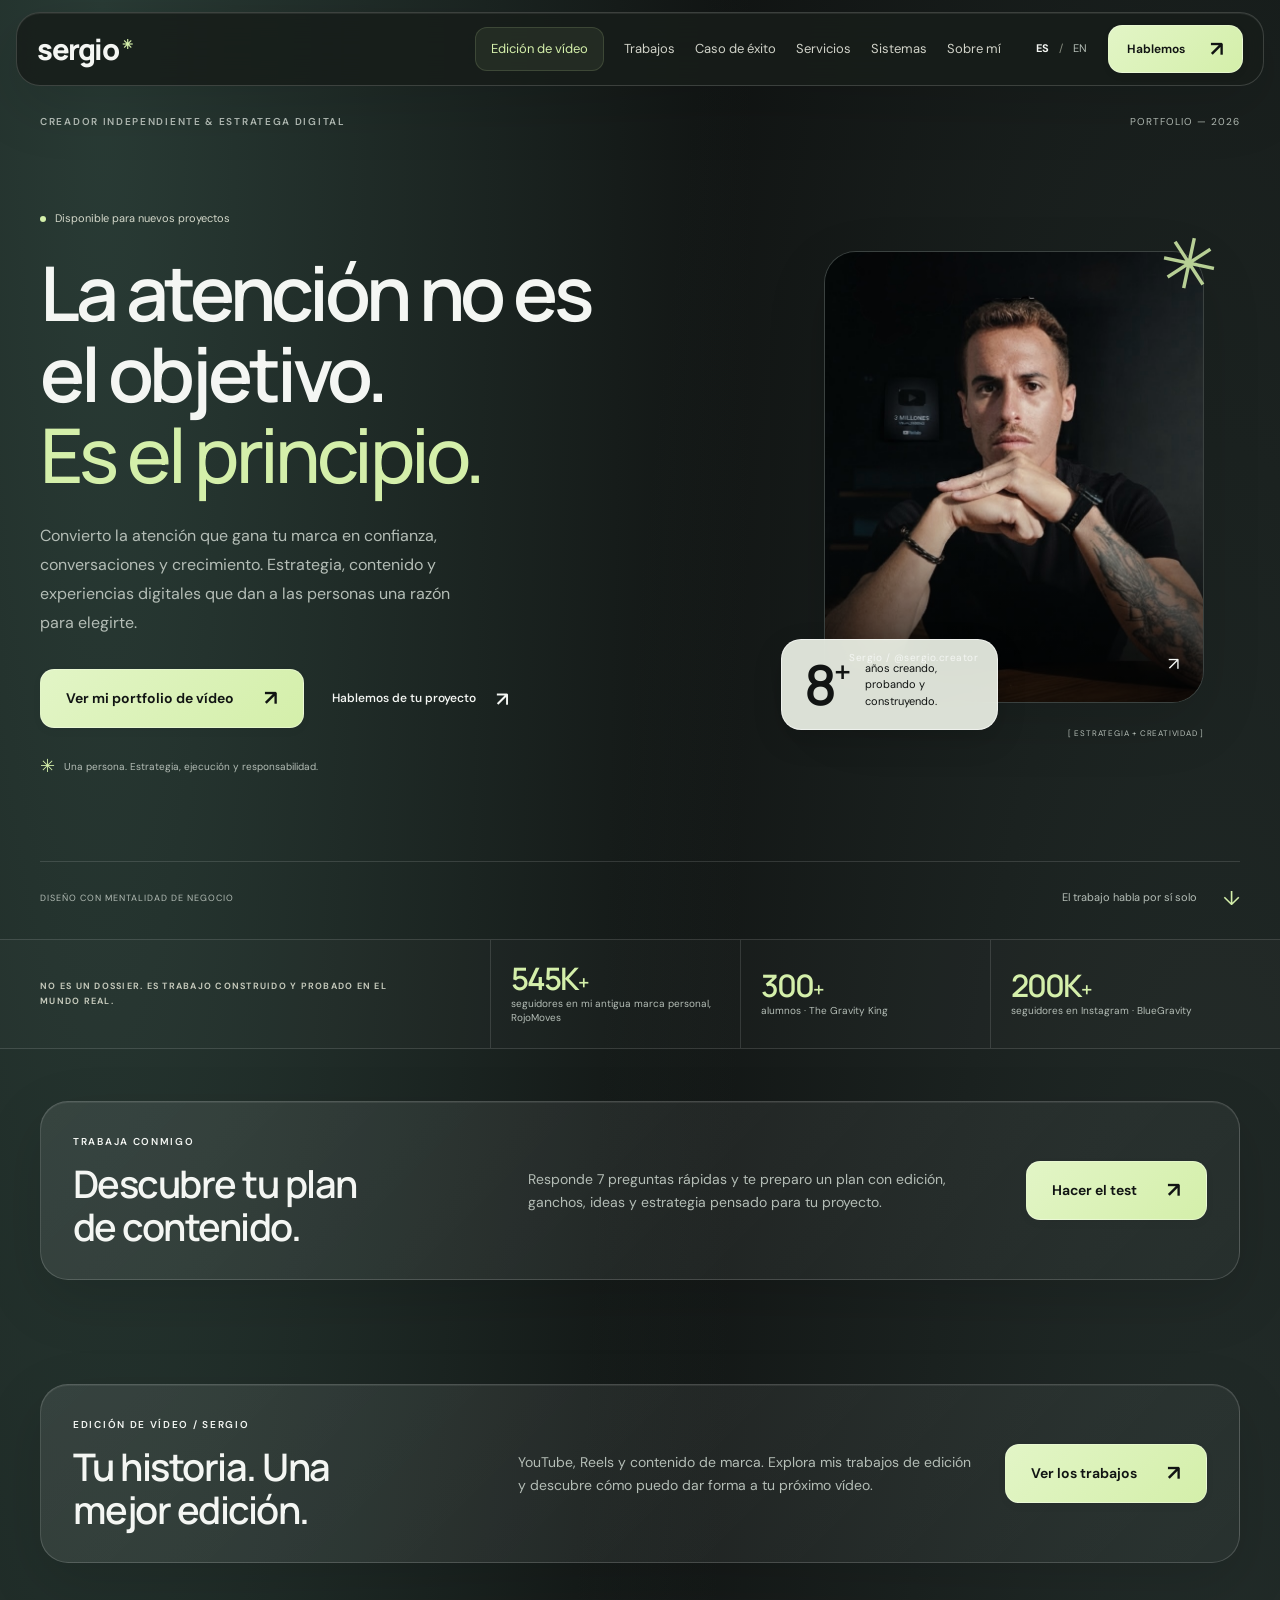
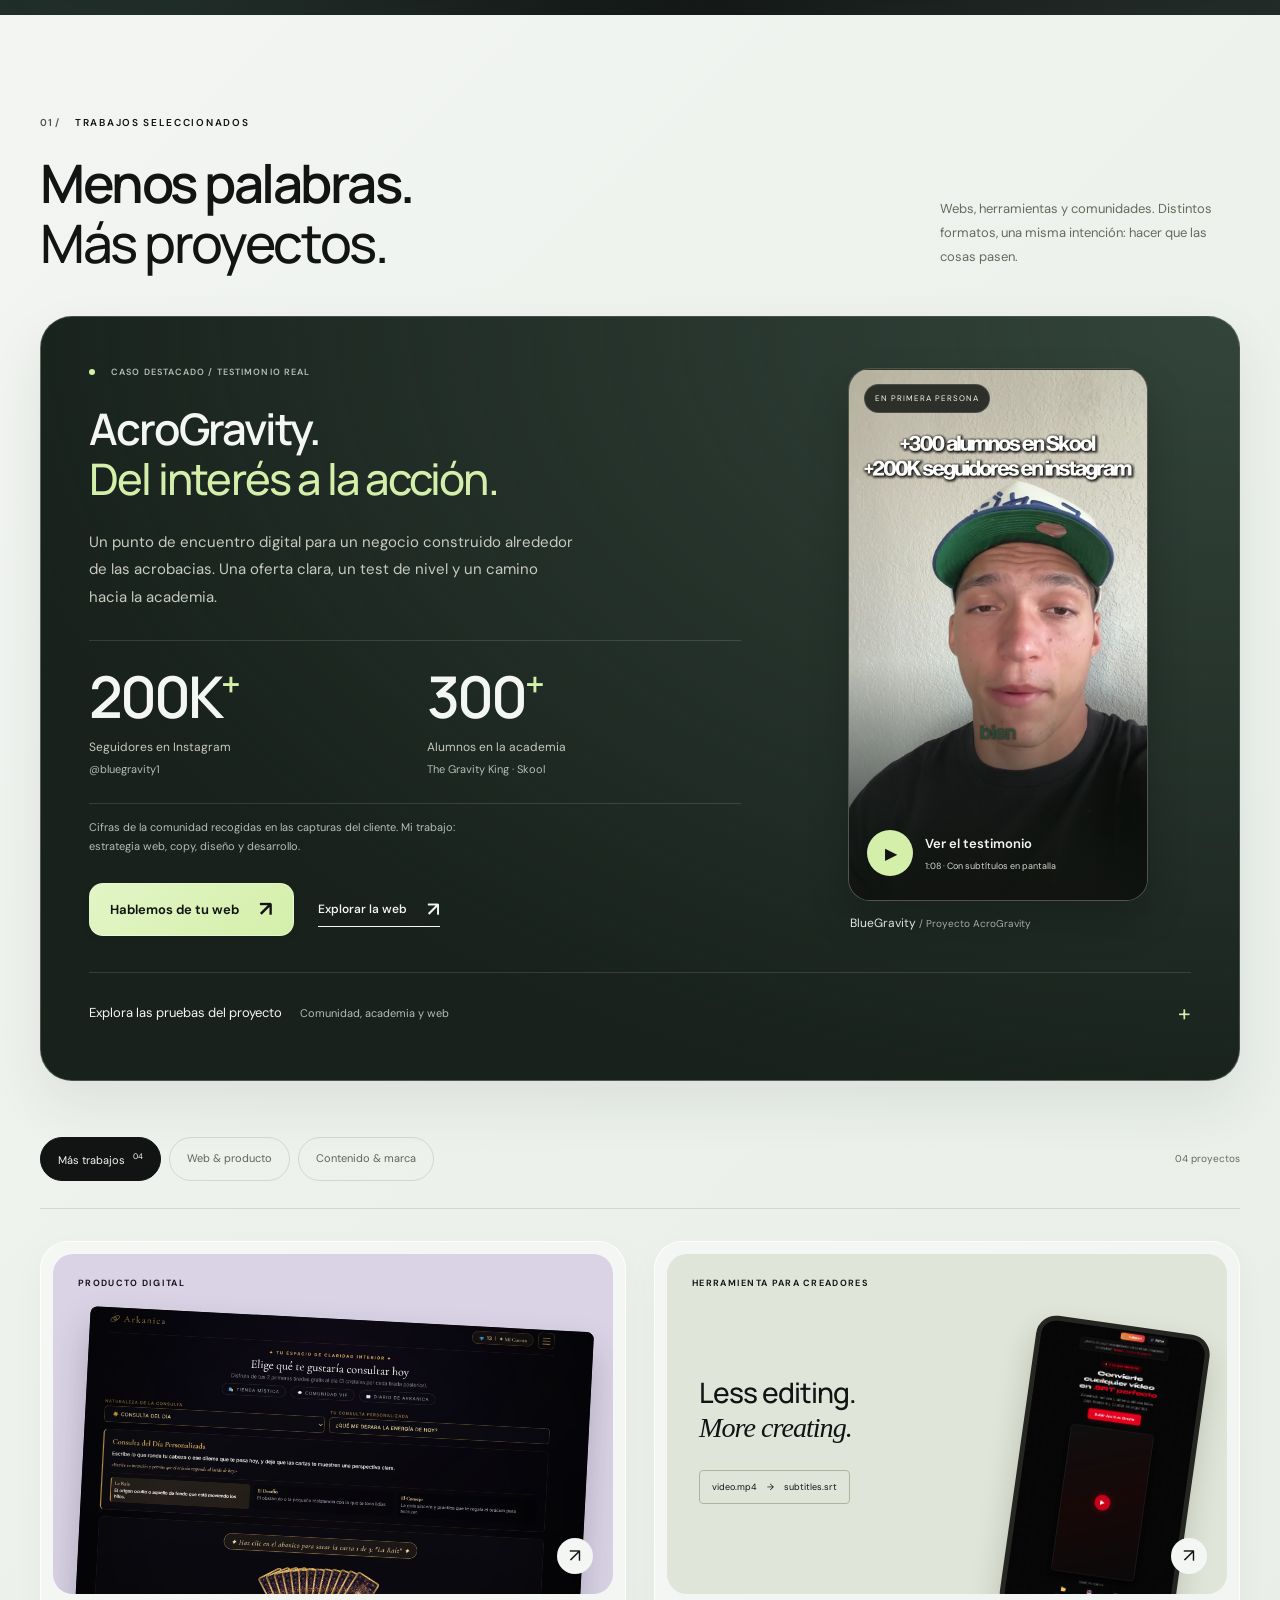
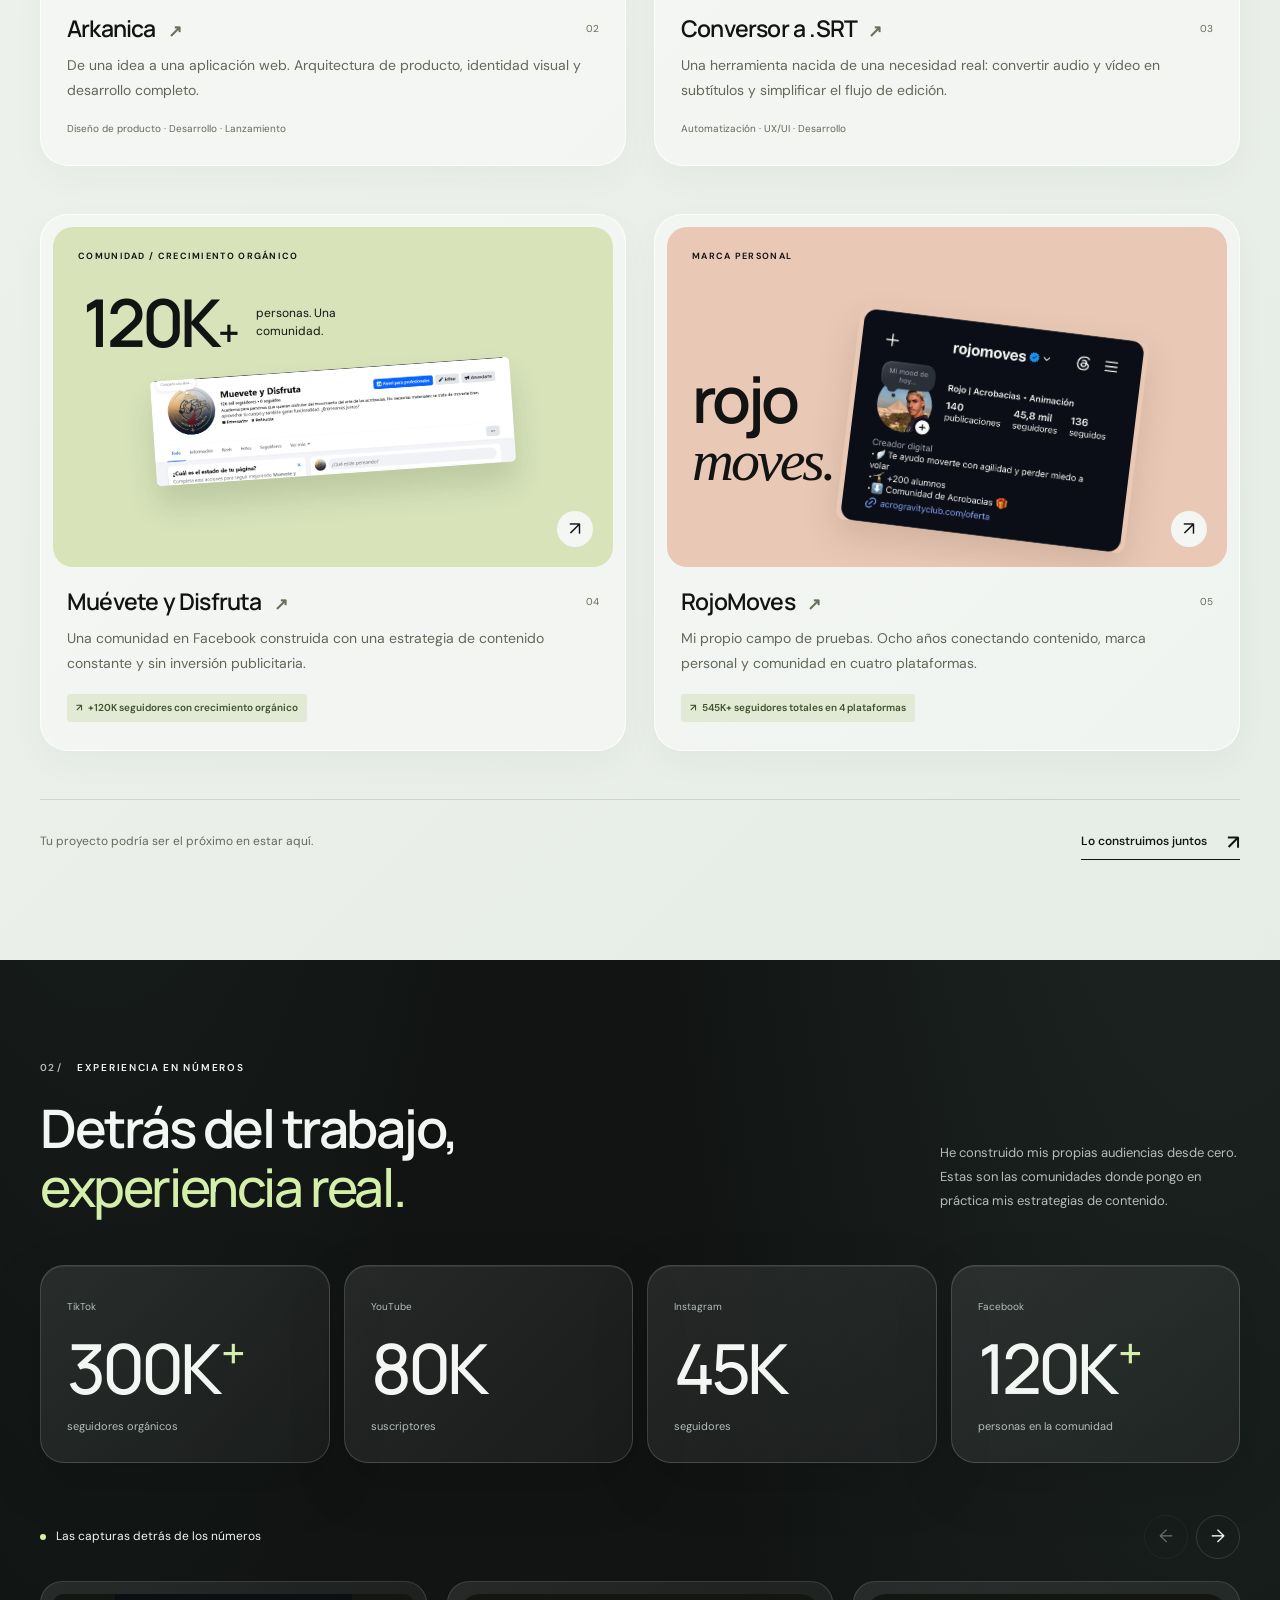
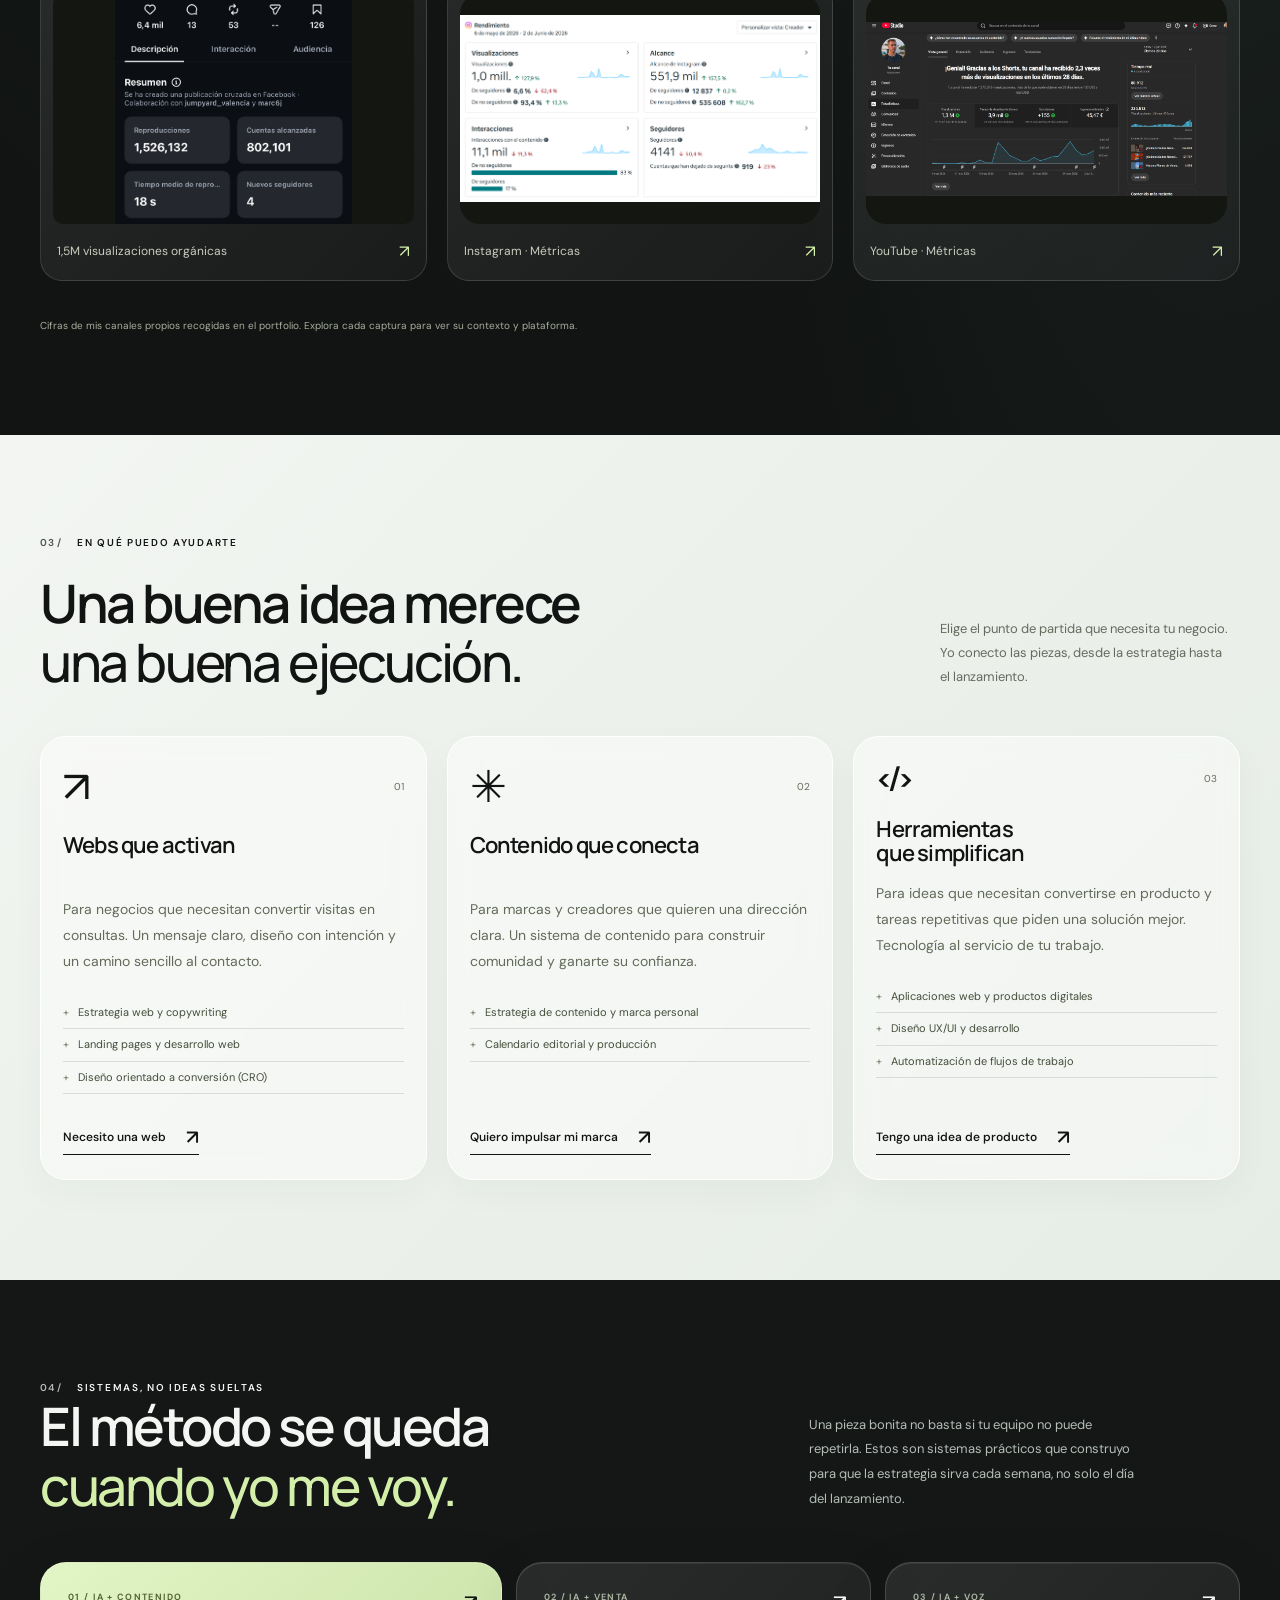
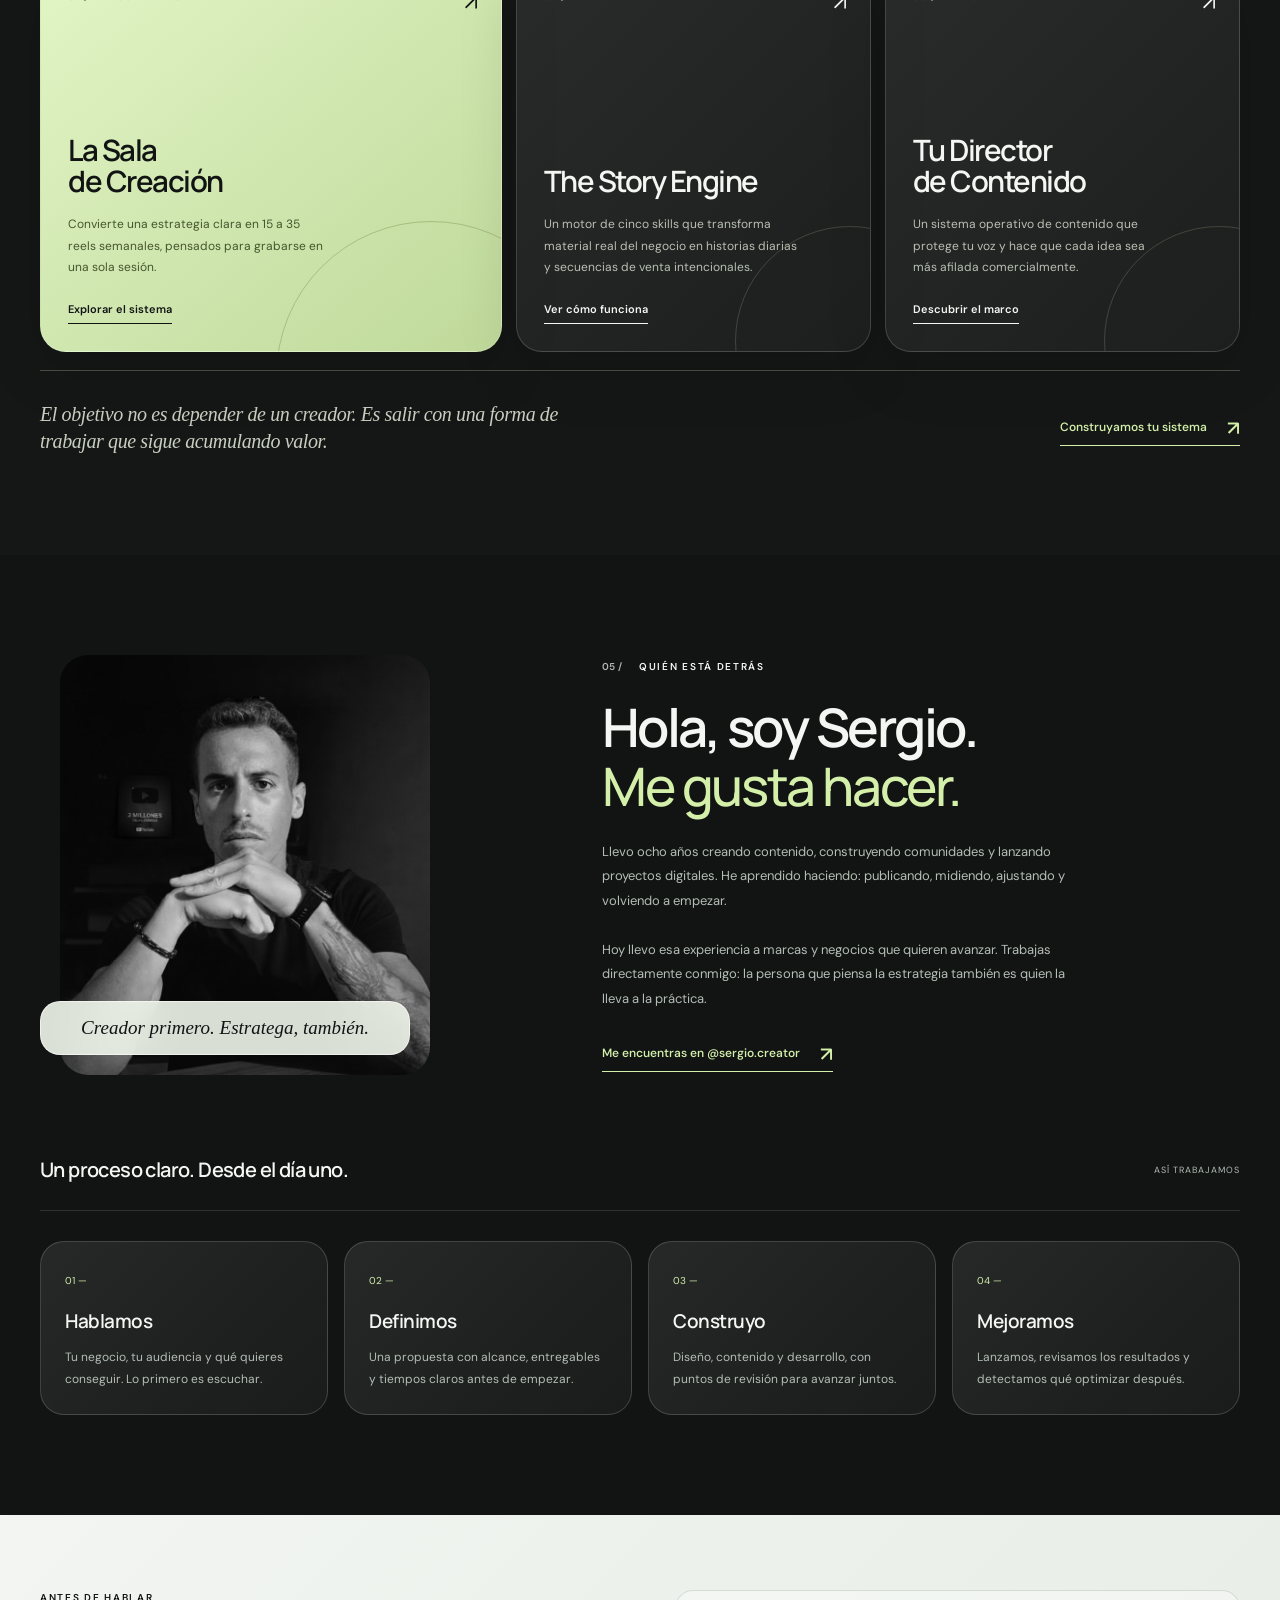
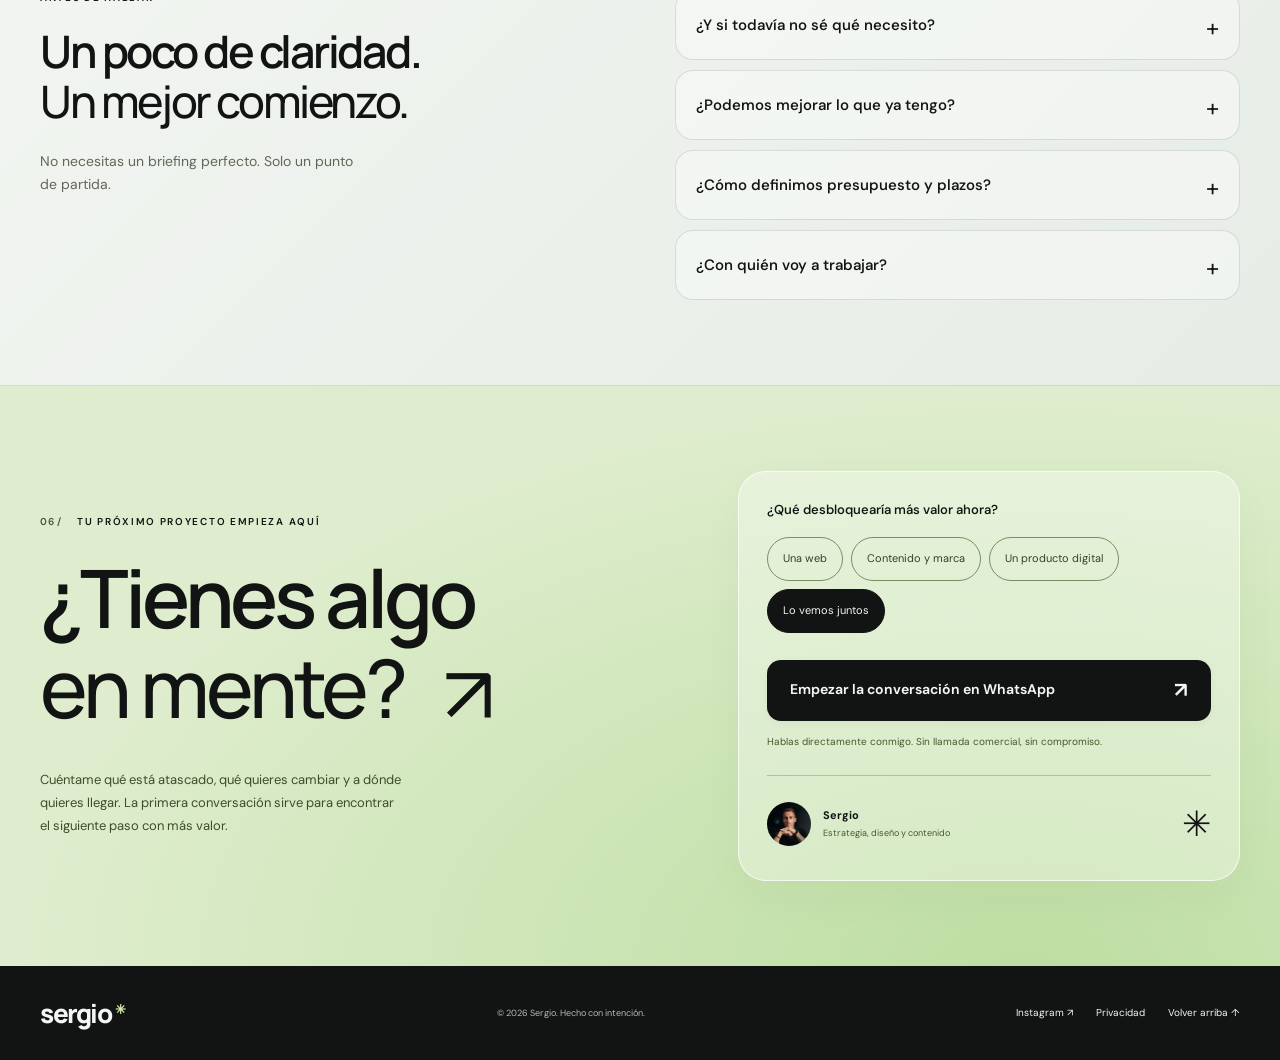
==== commit edffd498: "Banner en la home para acceder al test de plan de contenido Co-Authored-By: Claude Sonnet 5.5 <norep" ====
--- a/index.html
+++ b/index.html
@@ -9,6 +9,16 @@
   <meta property="og:description" content="Estrategia, contenido y experiencias digitales que convierten atención en confianza, conversaciones y crecimiento.">
   <meta property="og:type" content="website">
   <title>Sergio — Estrategia, contenido y crecimiento digital</title>
+<link rel="canonical" href="https://sergiocreator.com/">
+<meta property="og:url" content="https://sergiocreator.com/">
+<meta property="og:image" content="https://sergiocreator.com/assets/og-image.png">
+<meta property="og:image:width" content="1200">
+<meta property="og:image:height" content="630">
+<meta property="og:locale" content="es_ES">
+<meta property="og:site_name" content="Sergio">
+<meta name="twitter:card" content="summary_large_image">
+<meta name="twitter:image" content="https://sergiocreator.com/assets/og-image.png">
+
   <link rel="icon" type="image/svg+xml" href="assets/favicon.svg">
   <link rel="preconnect" href="https://fonts.googleapis.com">
   <link rel="preconnect" href="https://fonts.gstatic.com" crossorigin>
@@ -16,6 +26,8 @@
   <link rel="stylesheet" href="assets/portfolio.css?v=20260916-audio">
   <link rel="stylesheet" href="assets/premium.css?v=20261002">
   <script src="assets/portfolio.js?v=20260916-audio" defer></script>
+<script defer data-domain="sergiocreator.com" src="https://plausible.io/js/script.js"></script>
+<script>window.plausible=window.plausible||function(){(window.plausible.q=window.plausible.q||[]).push(arguments)}</script>
 </head>
 <body>
   <a class="skip-link" href="#contenido" data-en="Skip to content">Saltar al contenido</a>
@@ -68,6 +80,14 @@
         <div><strong>545K<span>+</span></strong><span data-en="followers in my former personal brand, RojoMoves">seguidores en mi antigua marca personal, RojoMoves</span></div>
         <div><strong>300<span>+</span></strong><span data-en="students · The Gravity King">alumnos · The Gravity King</span></div>
         <div><strong>200K<span>+</span></strong><span data-en="Instagram followers · BlueGravity">seguidores en Instagram · BlueGravity</span></div>
+      </div>
+    </section>
+
+    <section class="studio-entry container" aria-labelledby="plan-entry-title">
+      <div class="studio-entry-card">
+        <div><p class="eyebrow" data-en="WORK WITH ME">TRABAJA CONMIGO</p><h2 id="plan-entry-title" data-en="Find out your content plan.">Descubre tu plan de contenido.</h2></div>
+        <p data-en="Answer 7 quick questions and I'll prepare a plan with editing, hooks, ideas and strategy tailored to your project.">Responde 7 preguntas rápidas y te preparo un plan con edición, ganchos, ideas y estrategia pensado para tu proyecto.</p>
+        <a class="button button-lime" href="plan.html?ref=web-banner"><span data-en="Take the test">Hacer el test</span><span aria-hidden="true">↗</span></a>
       </div>
     </section>
 
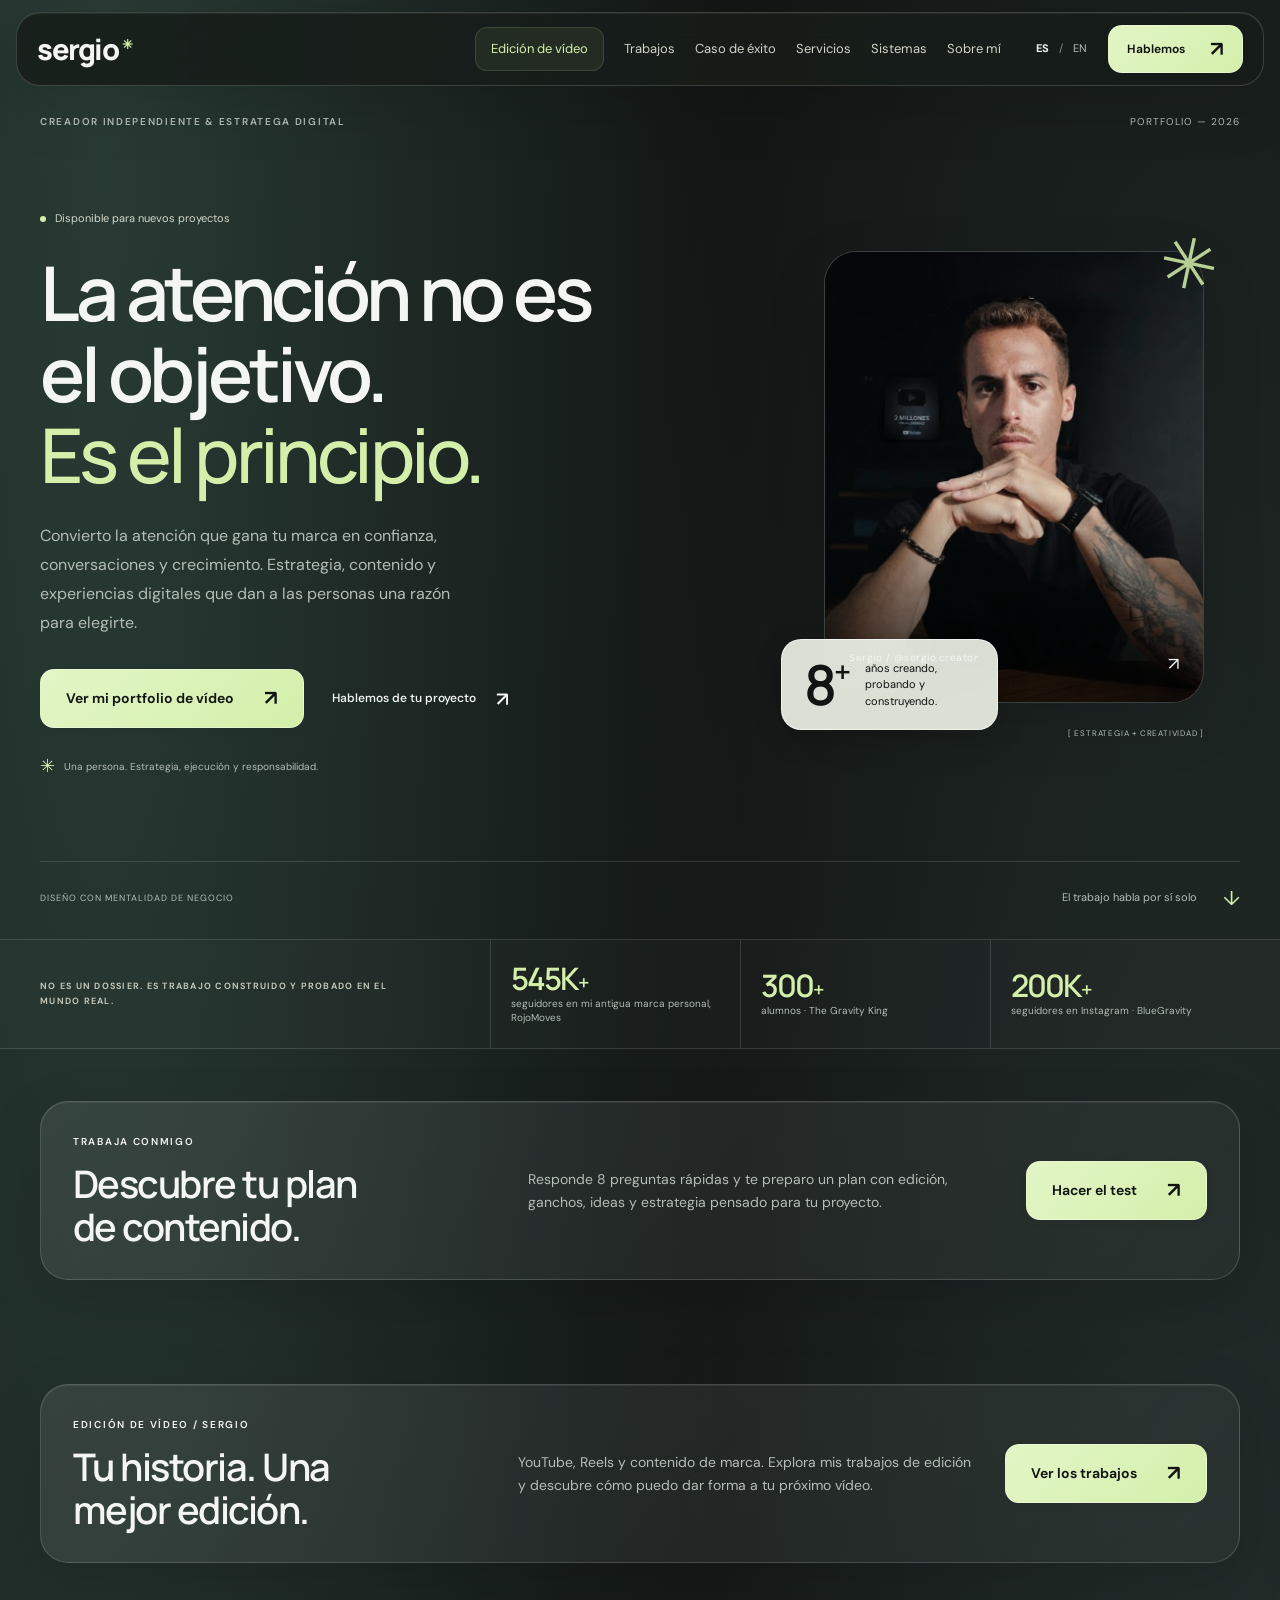
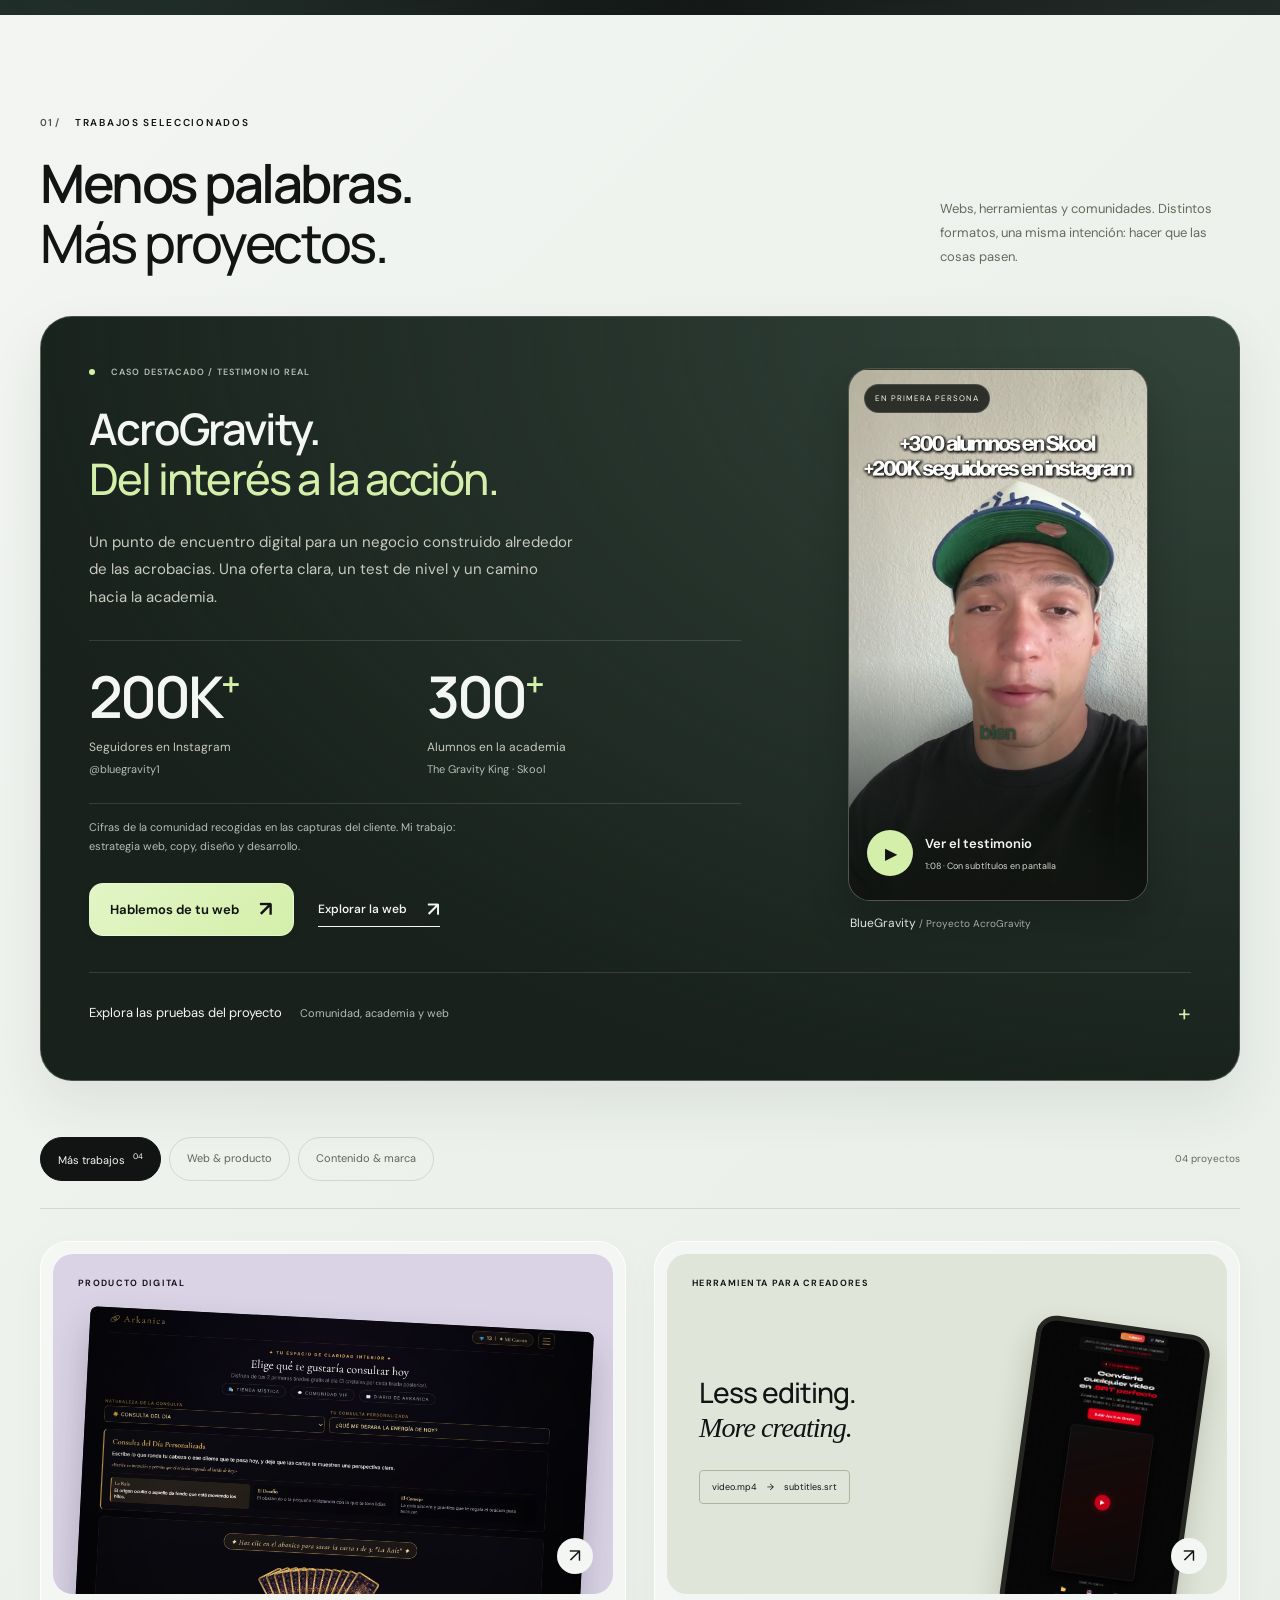
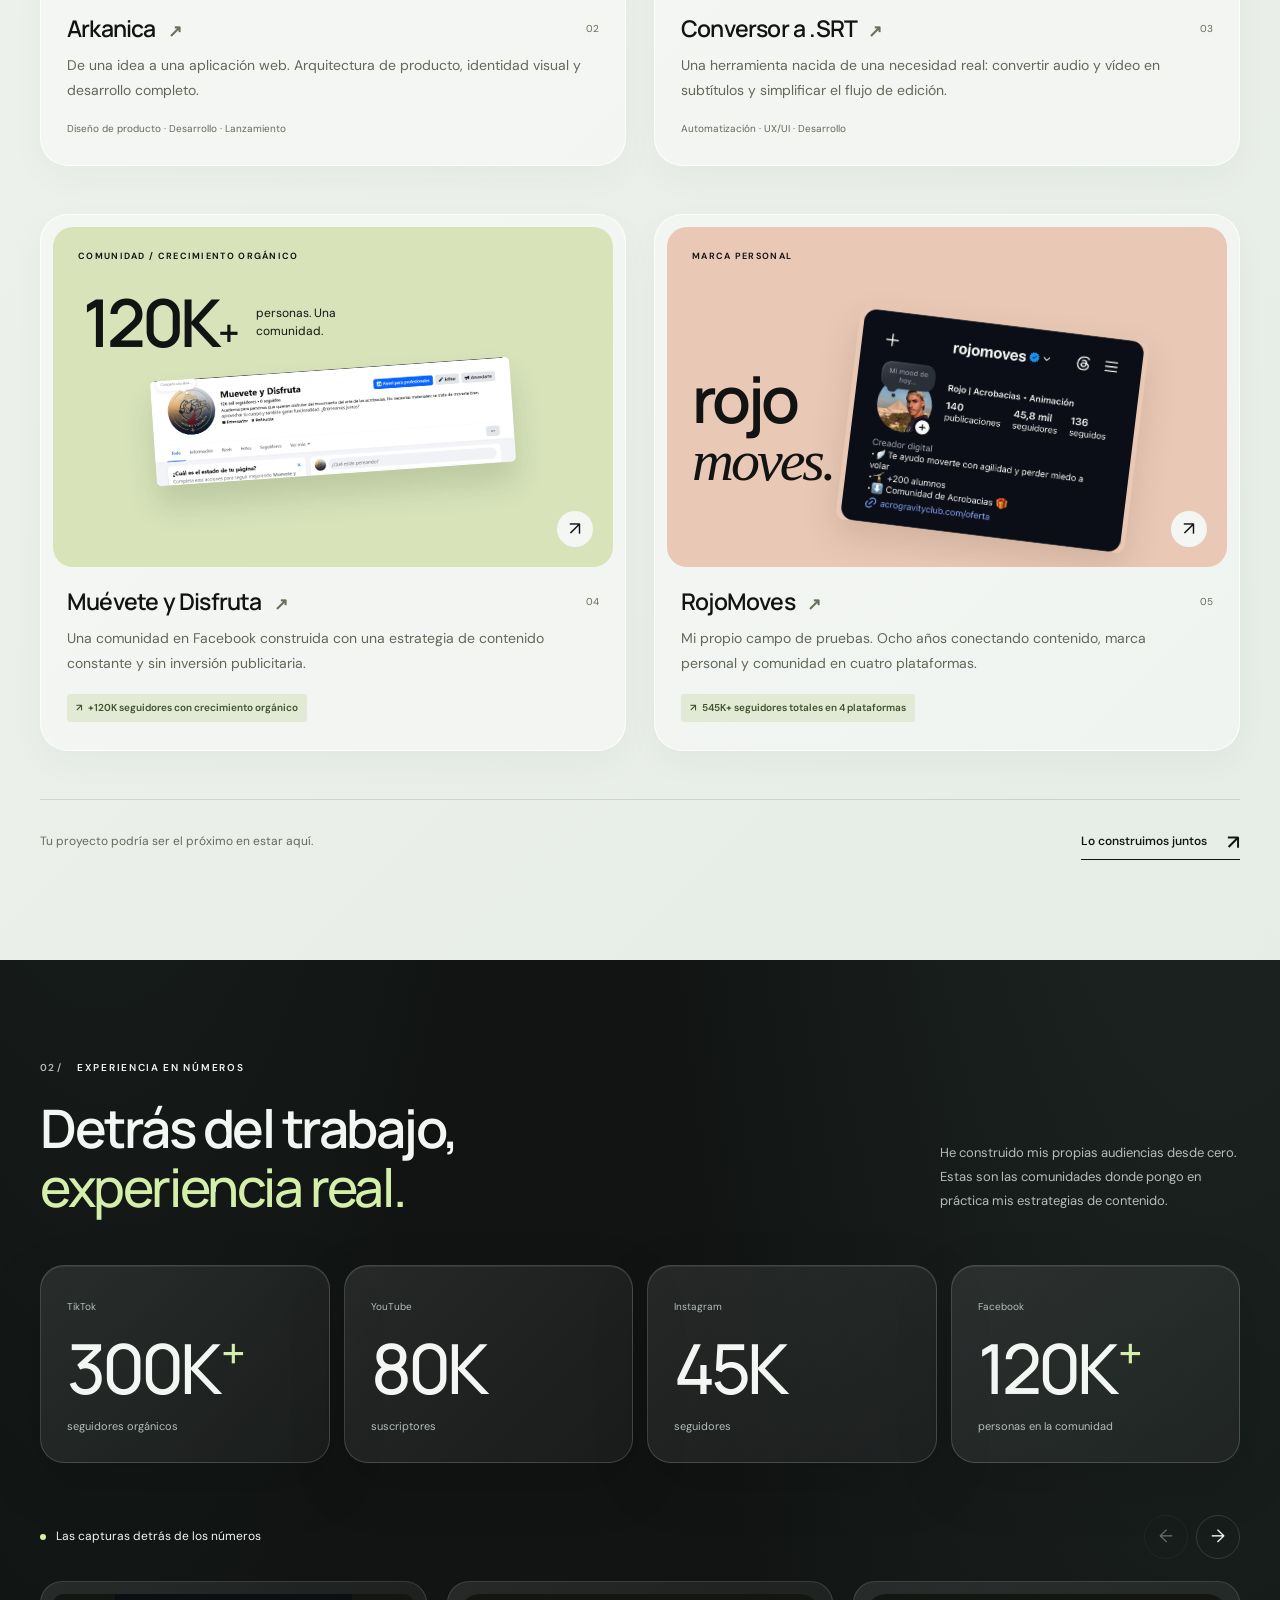
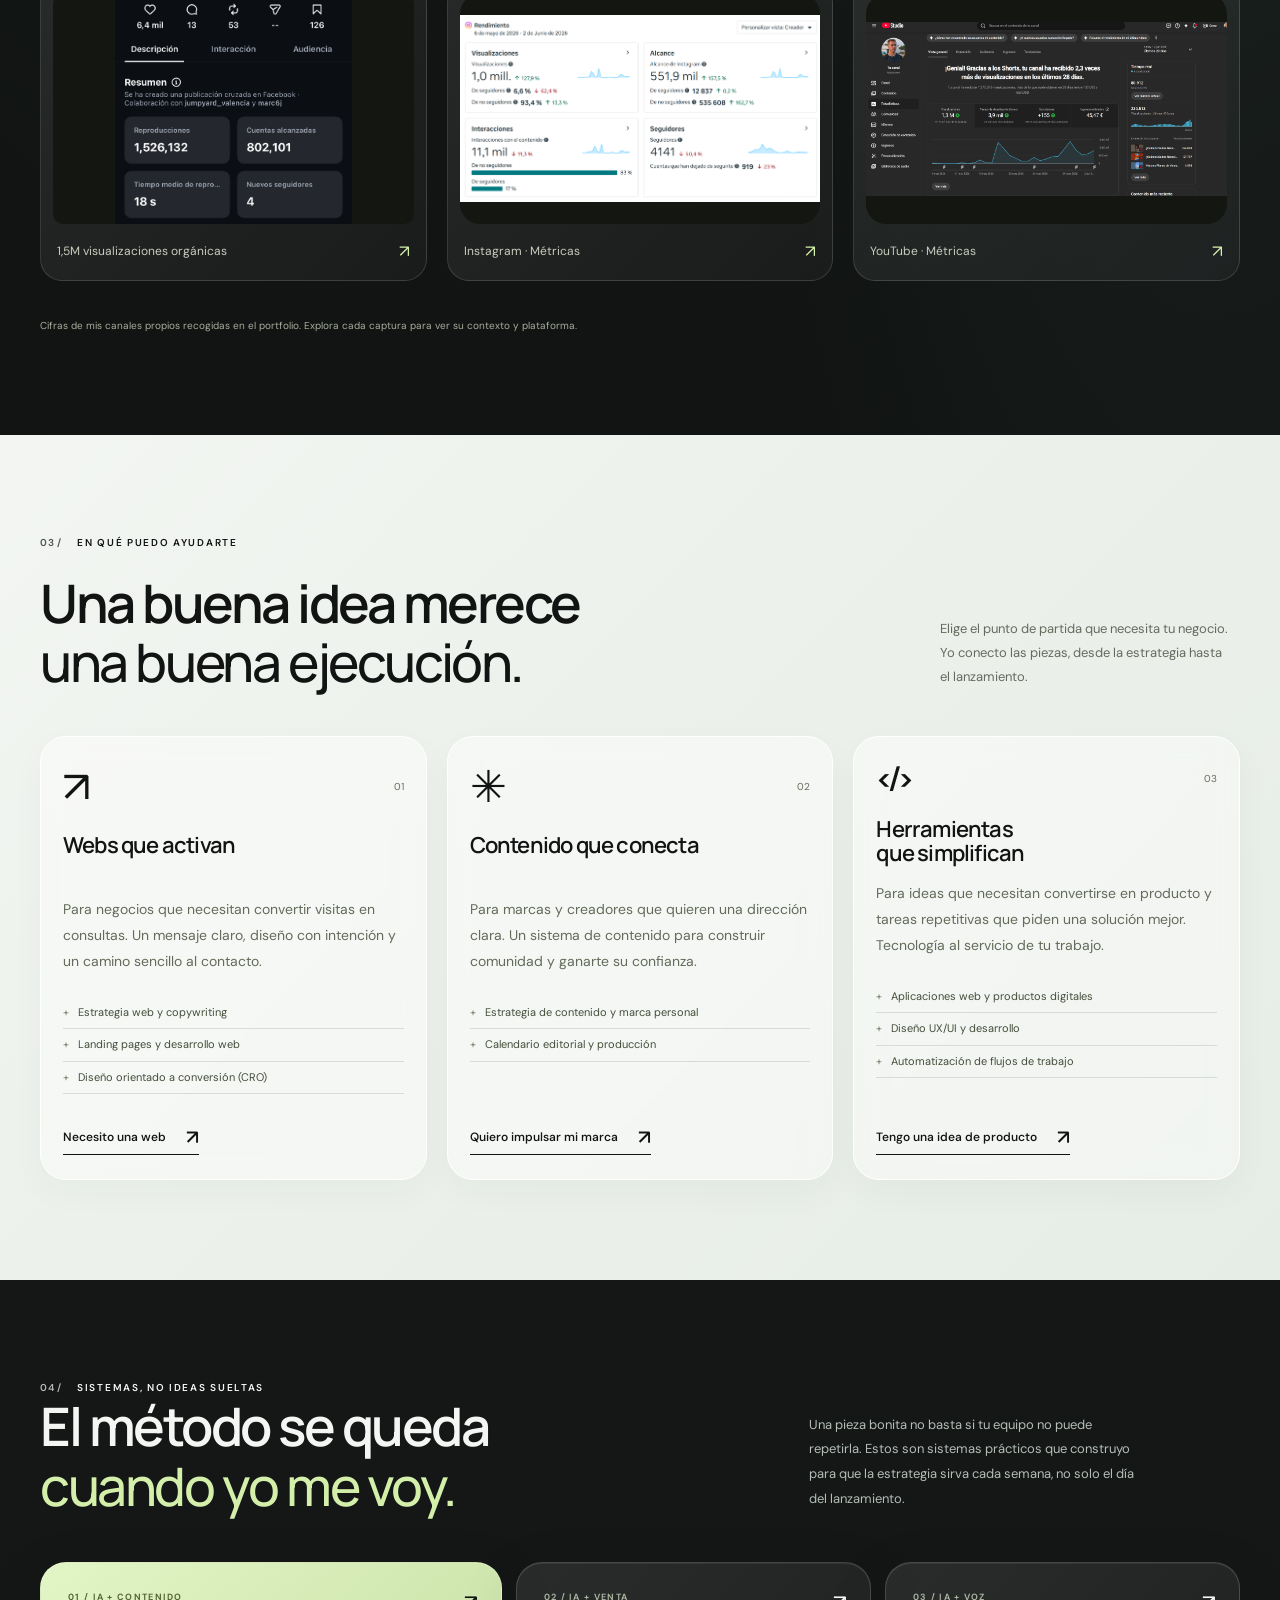
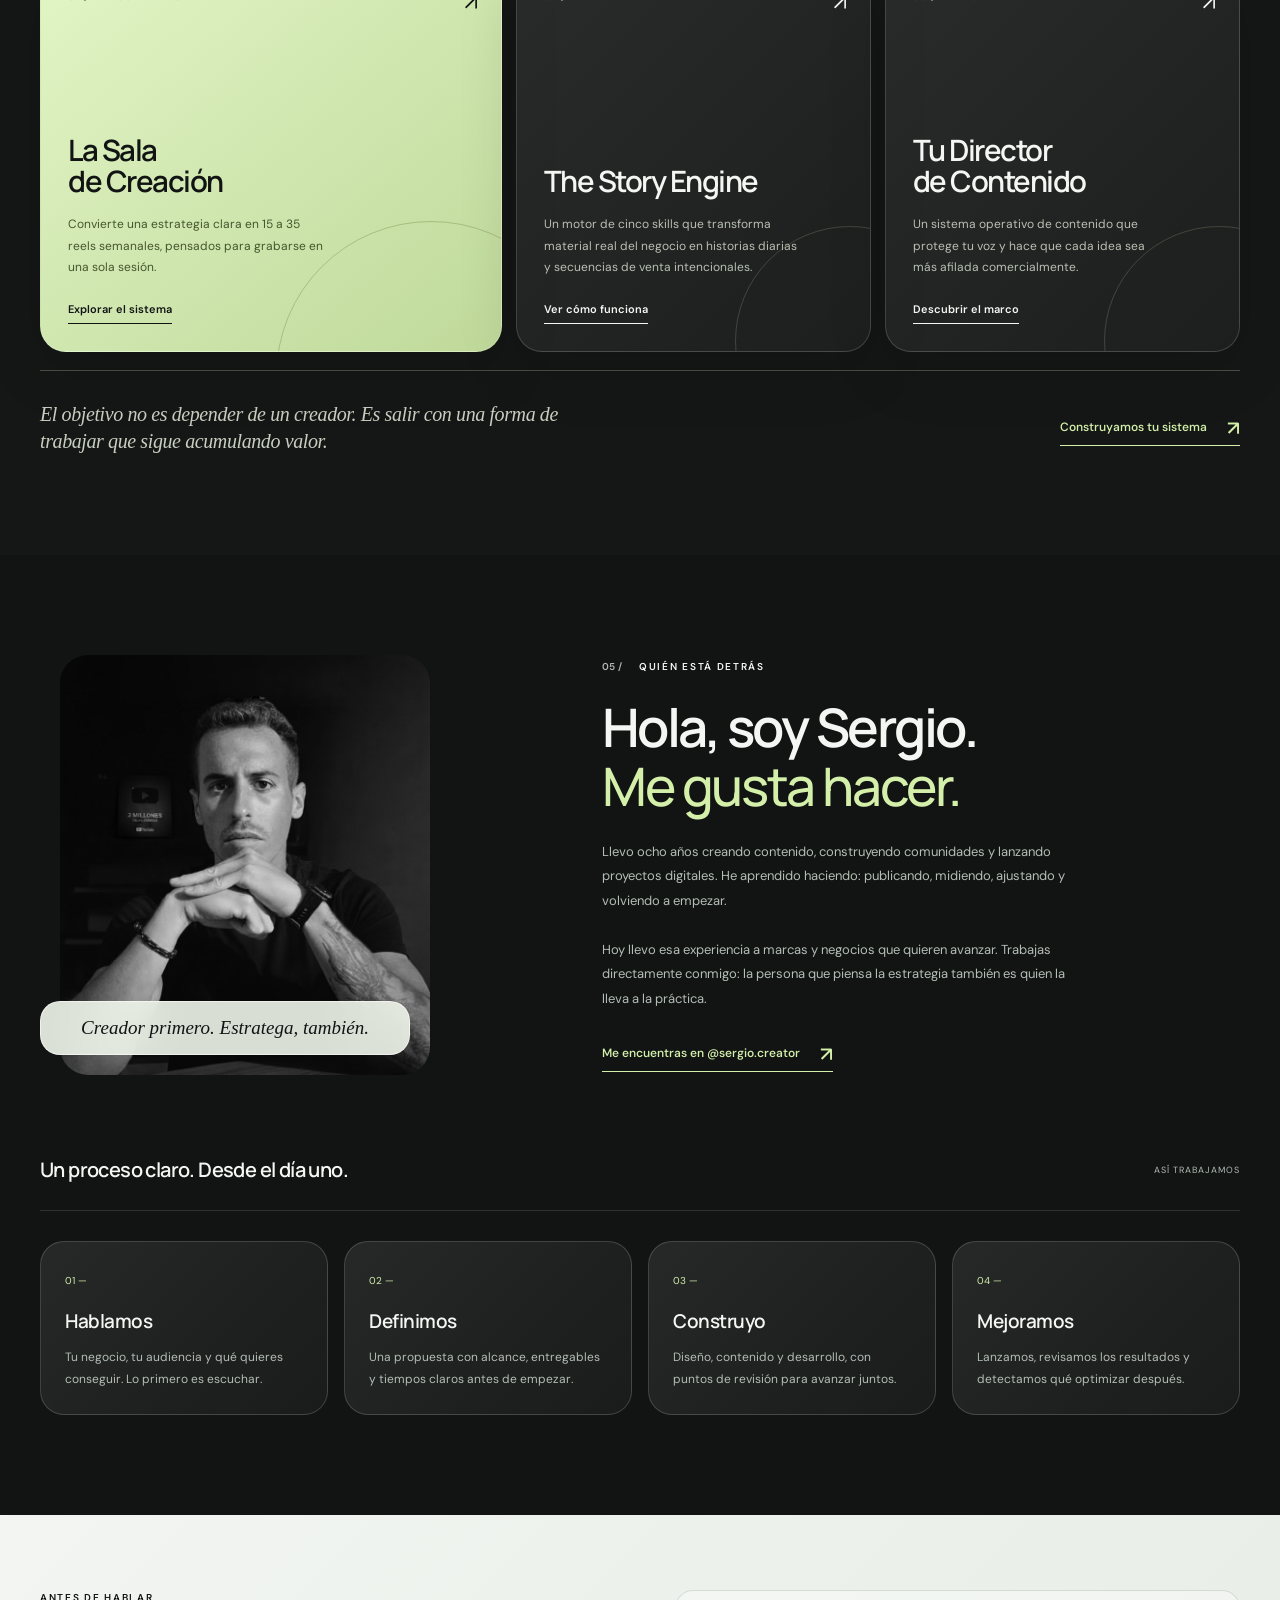
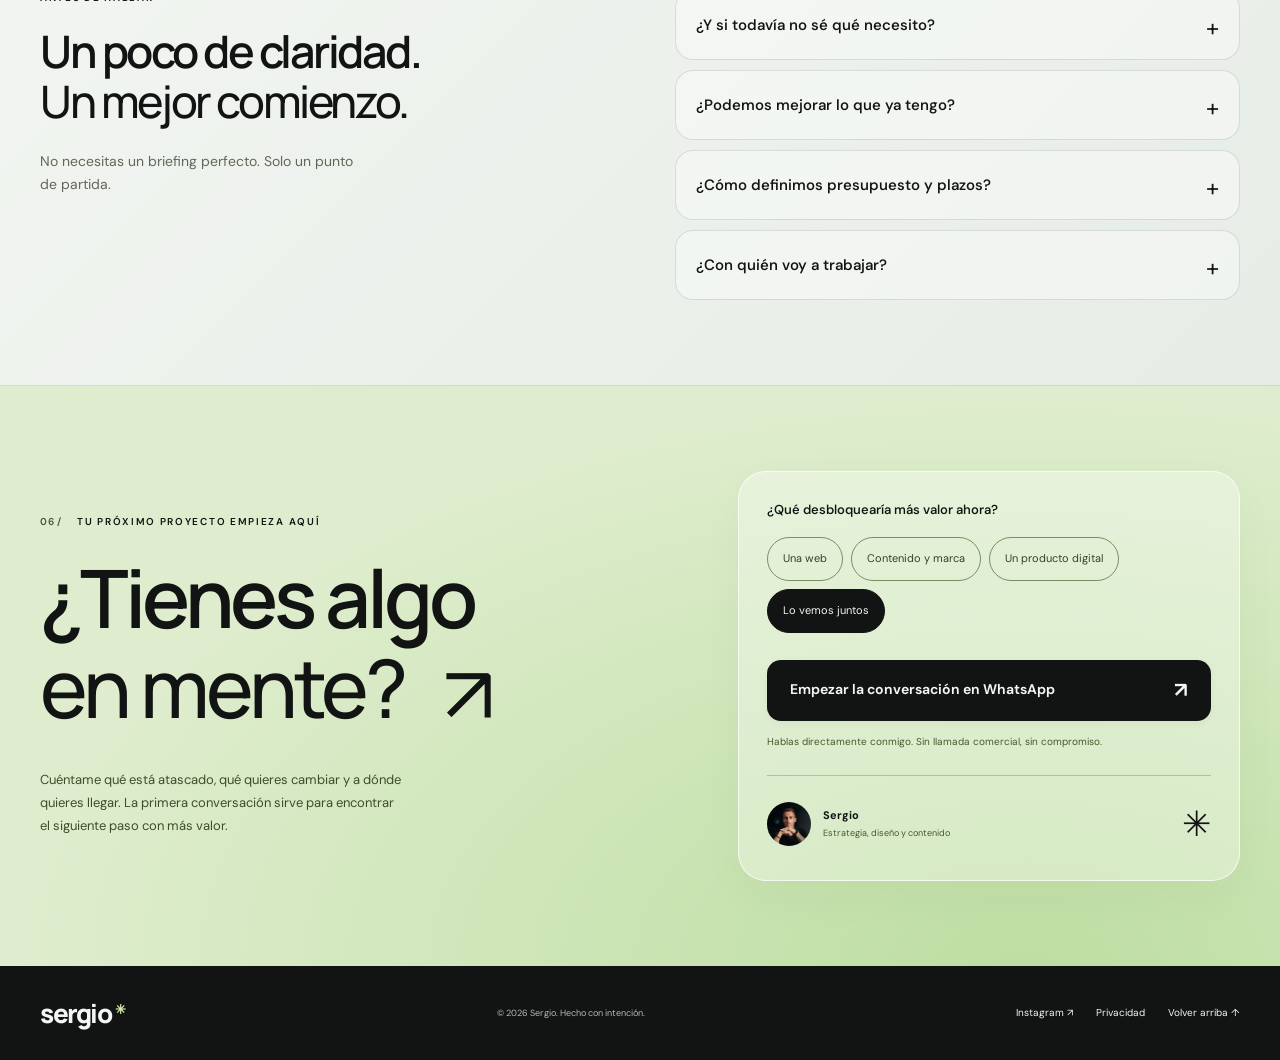
==== commit ba6ac618: "Test: pregunta de inversión mensual orientativa (8 preguntas) Co-Authored-By: Claude Sonnet 5.5 <nor" ====
--- a/index.html
+++ b/index.html
@@ -86,7 +86,7 @@
     <section class="studio-entry container" aria-labelledby="plan-entry-title">
       <div class="studio-entry-card">
         <div><p class="eyebrow" data-en="WORK WITH ME">TRABAJA CONMIGO</p><h2 id="plan-entry-title" data-en="Find out your content plan.">Descubre tu plan de contenido.</h2></div>
-        <p data-en="Answer 7 quick questions and I'll prepare a plan with editing, hooks, ideas and strategy tailored to your project.">Responde 7 preguntas rápidas y te preparo un plan con edición, ganchos, ideas y estrategia pensado para tu proyecto.</p>
+        <p data-en="Answer 8 quick questions and I'll prepare a plan with editing, hooks, ideas and strategy tailored to your project.">Responde 8 preguntas rápidas y te preparo un plan con edición, ganchos, ideas y estrategia pensado para tu proyecto.</p>
         <a class="button button-lime" href="plan.html?ref=web-banner"><span data-en="Take the test">Hacer el test</span><span aria-hidden="true">↗</span></a>
       </div>
     </section>
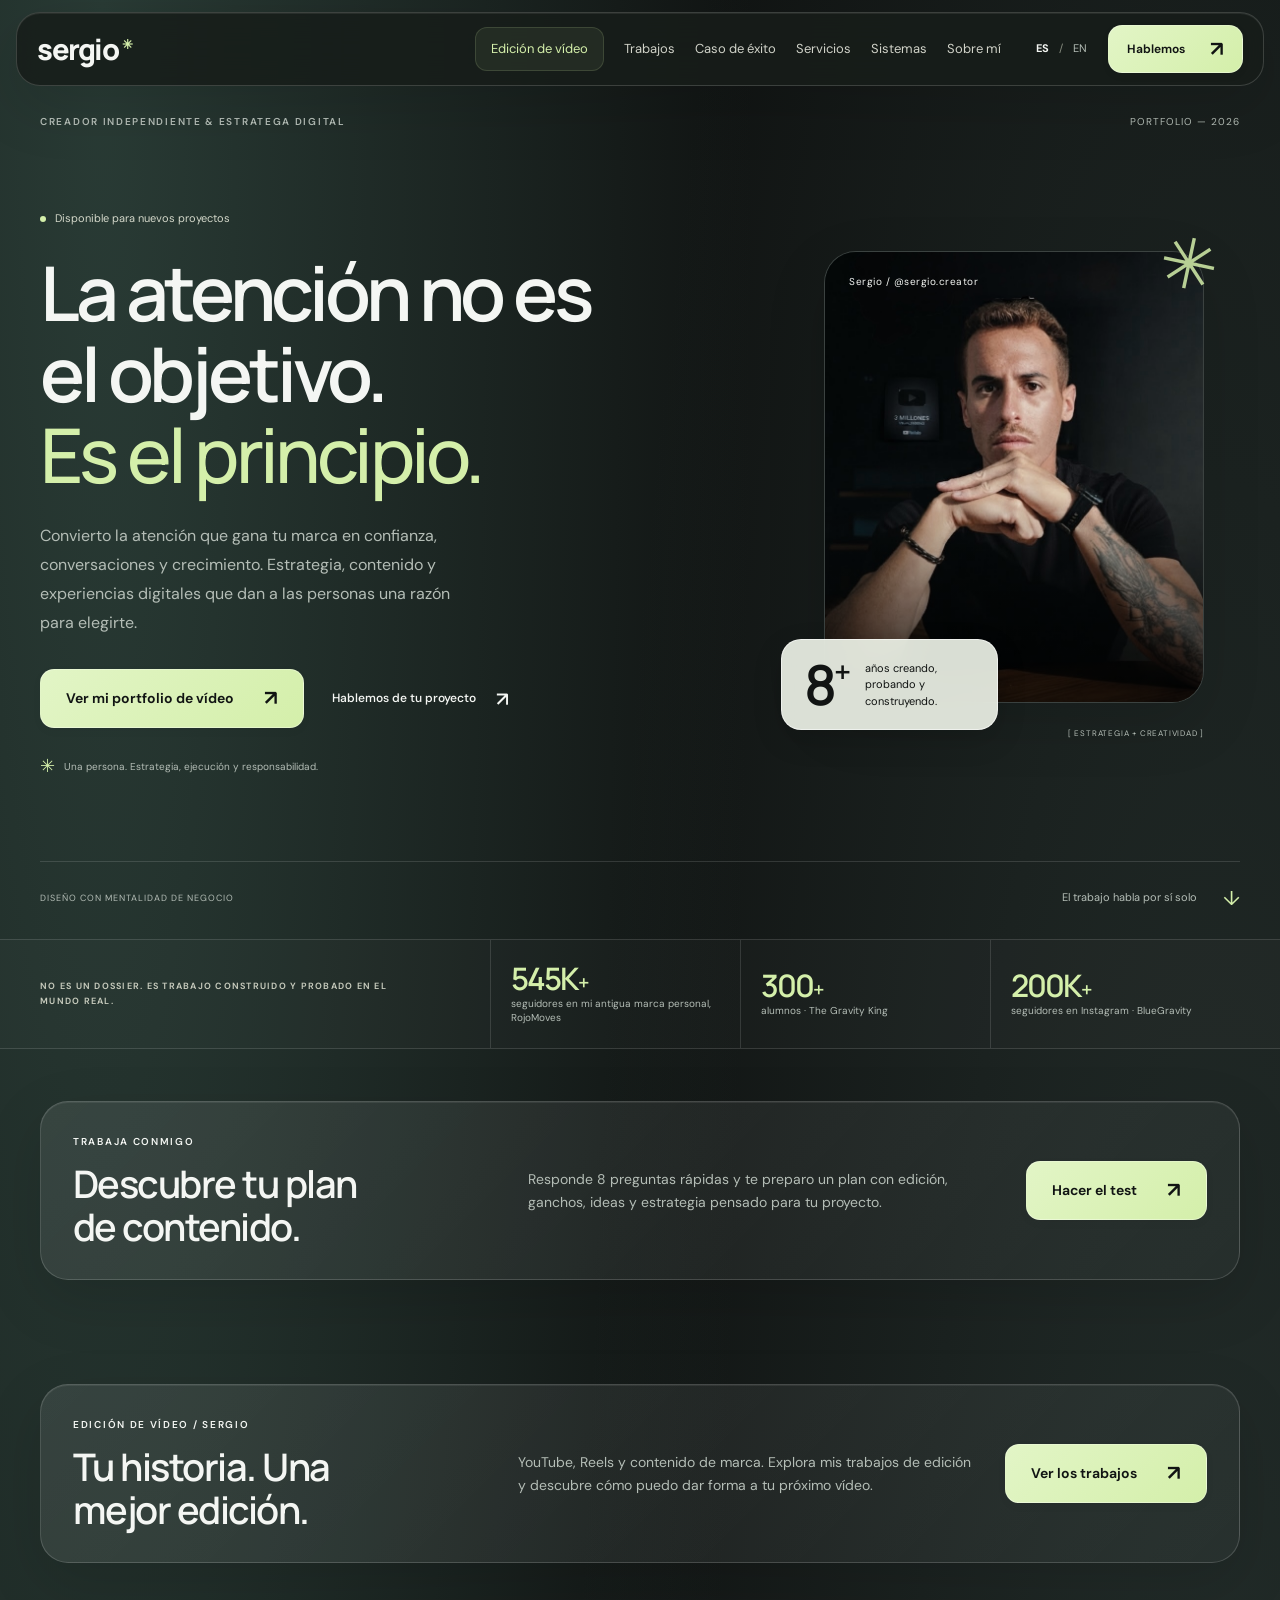
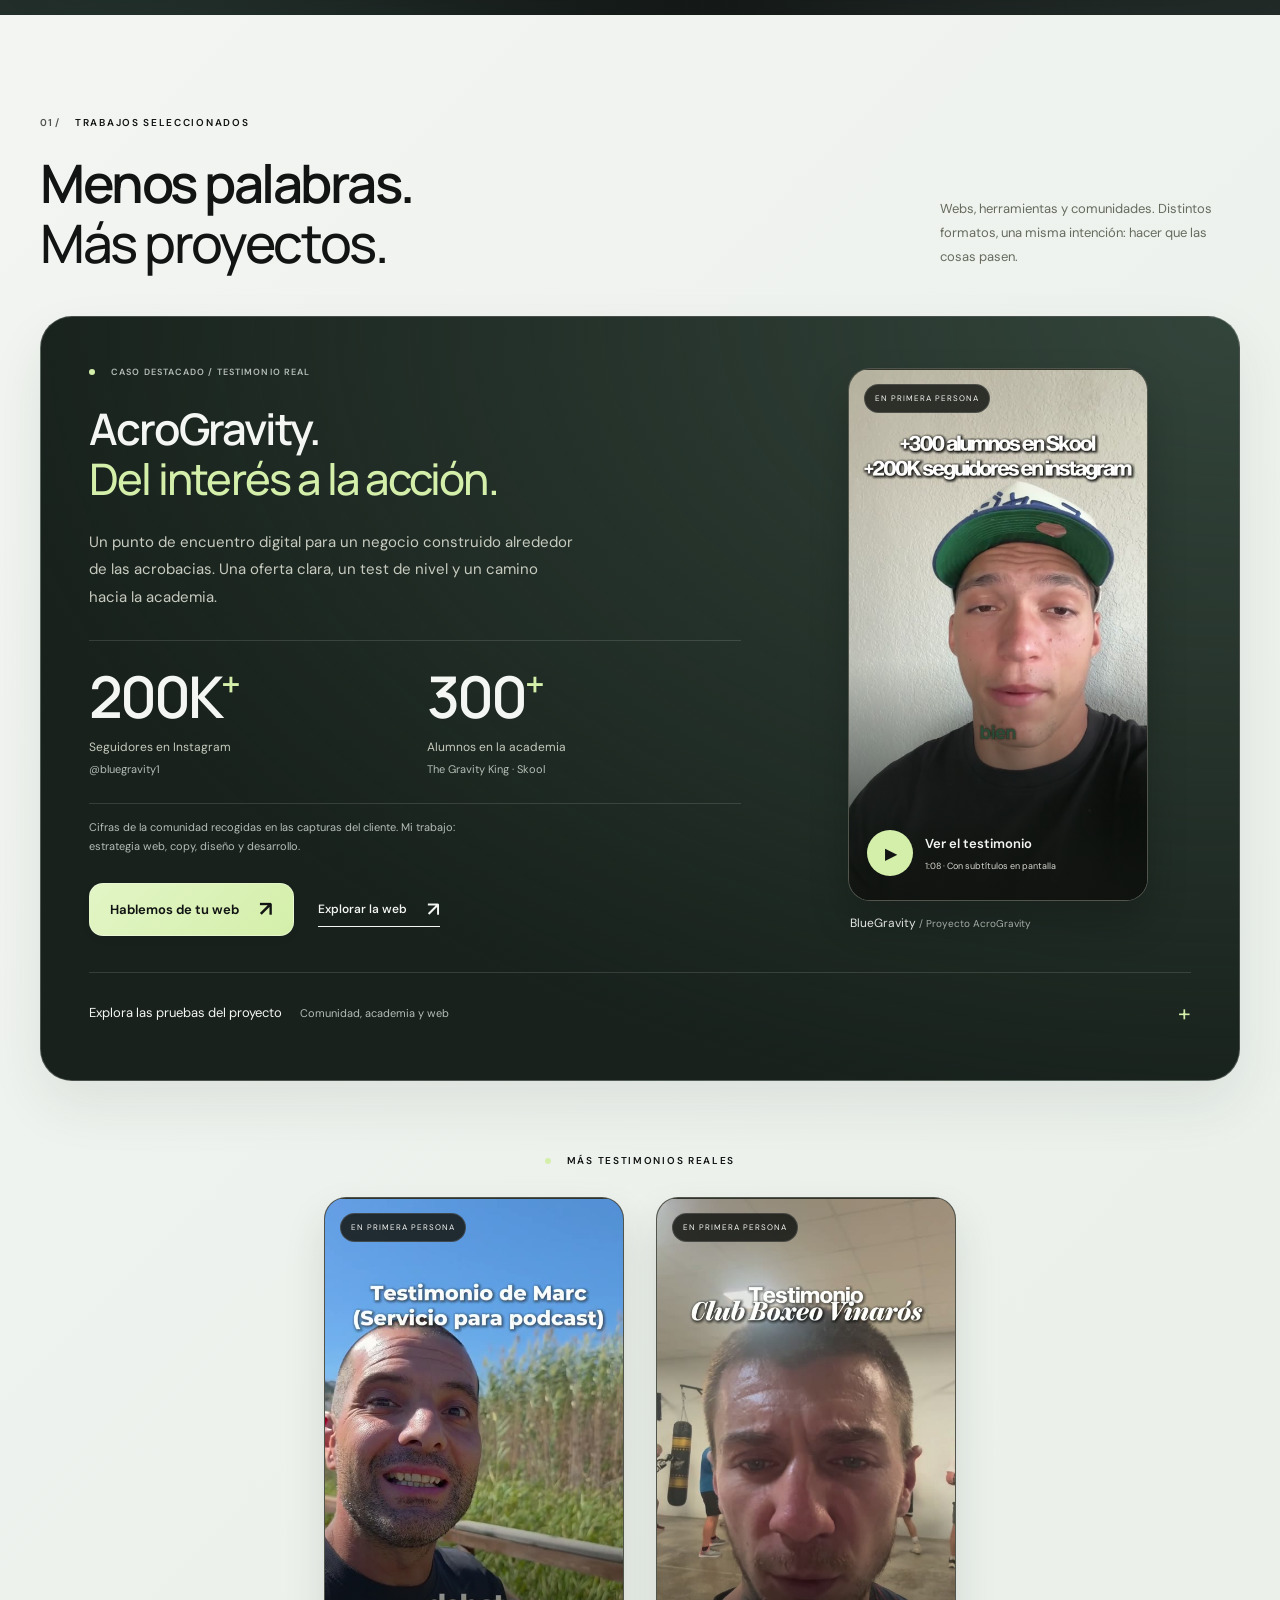
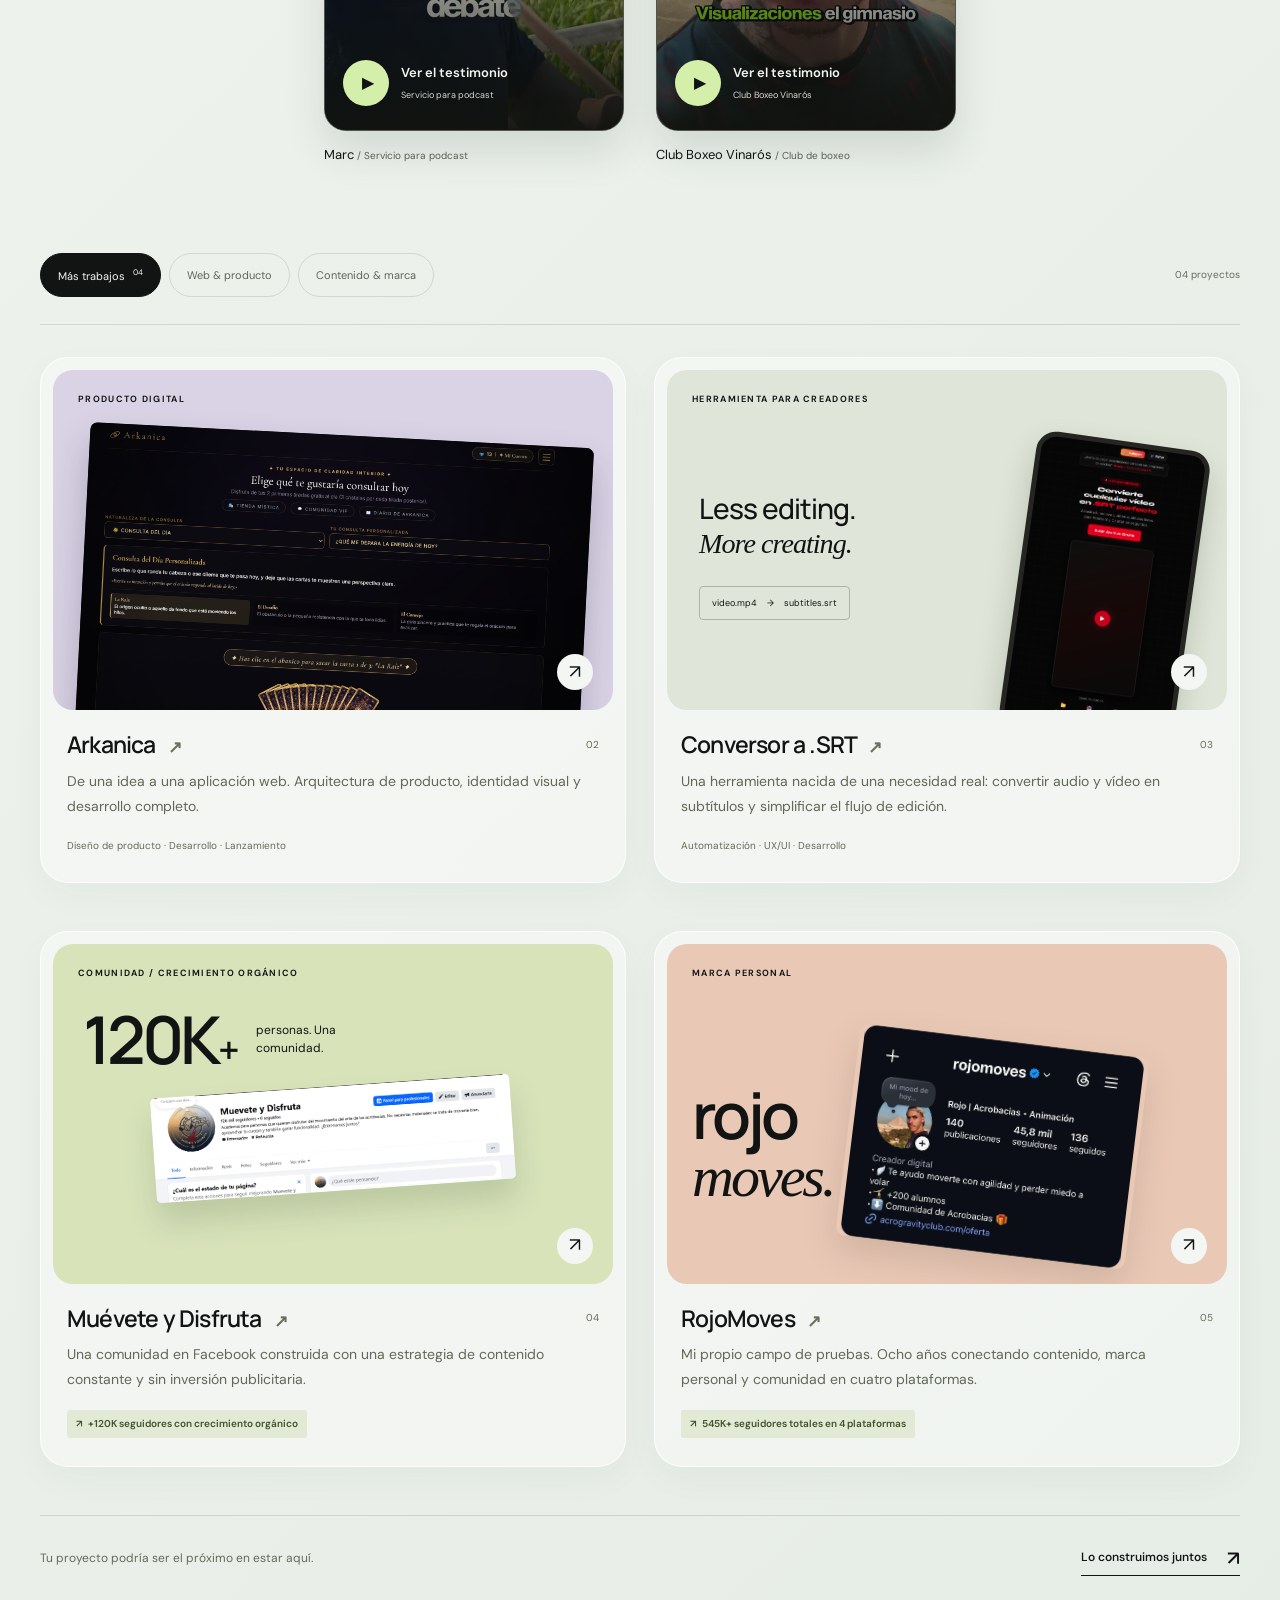
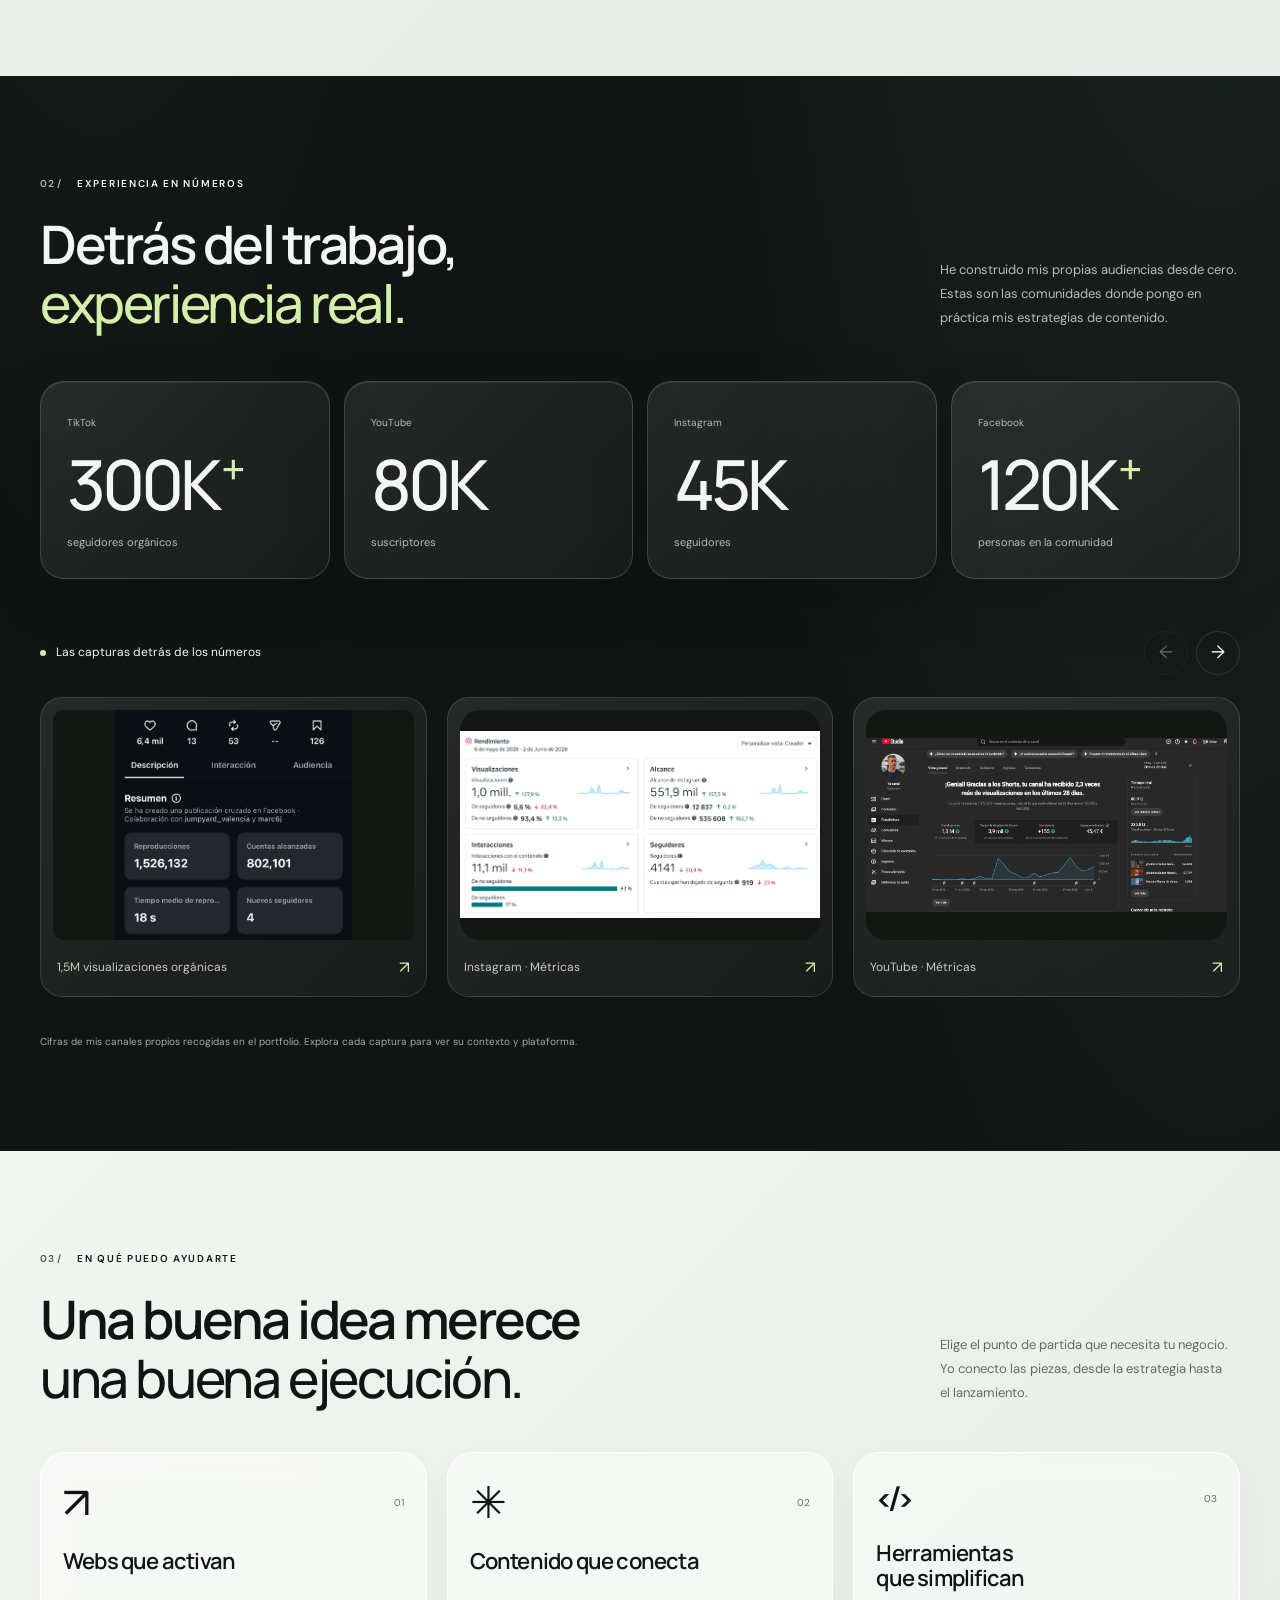
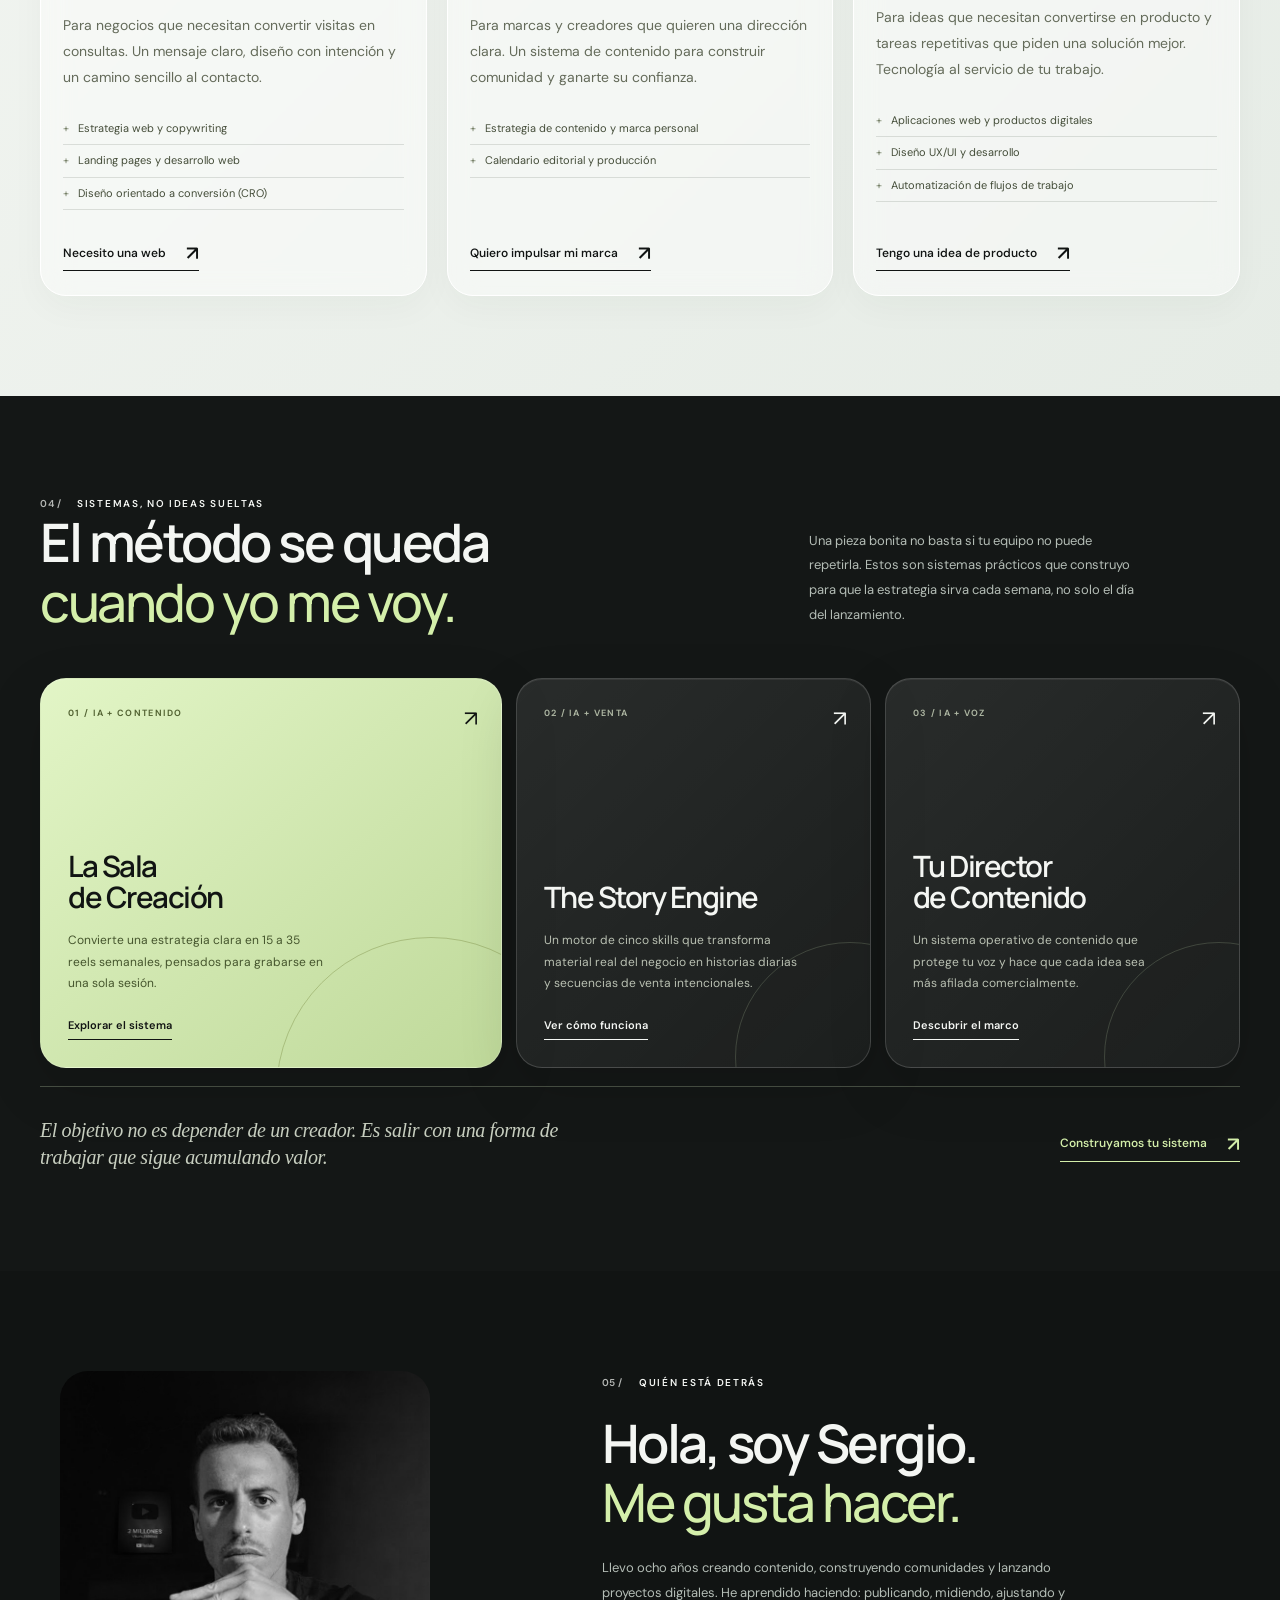
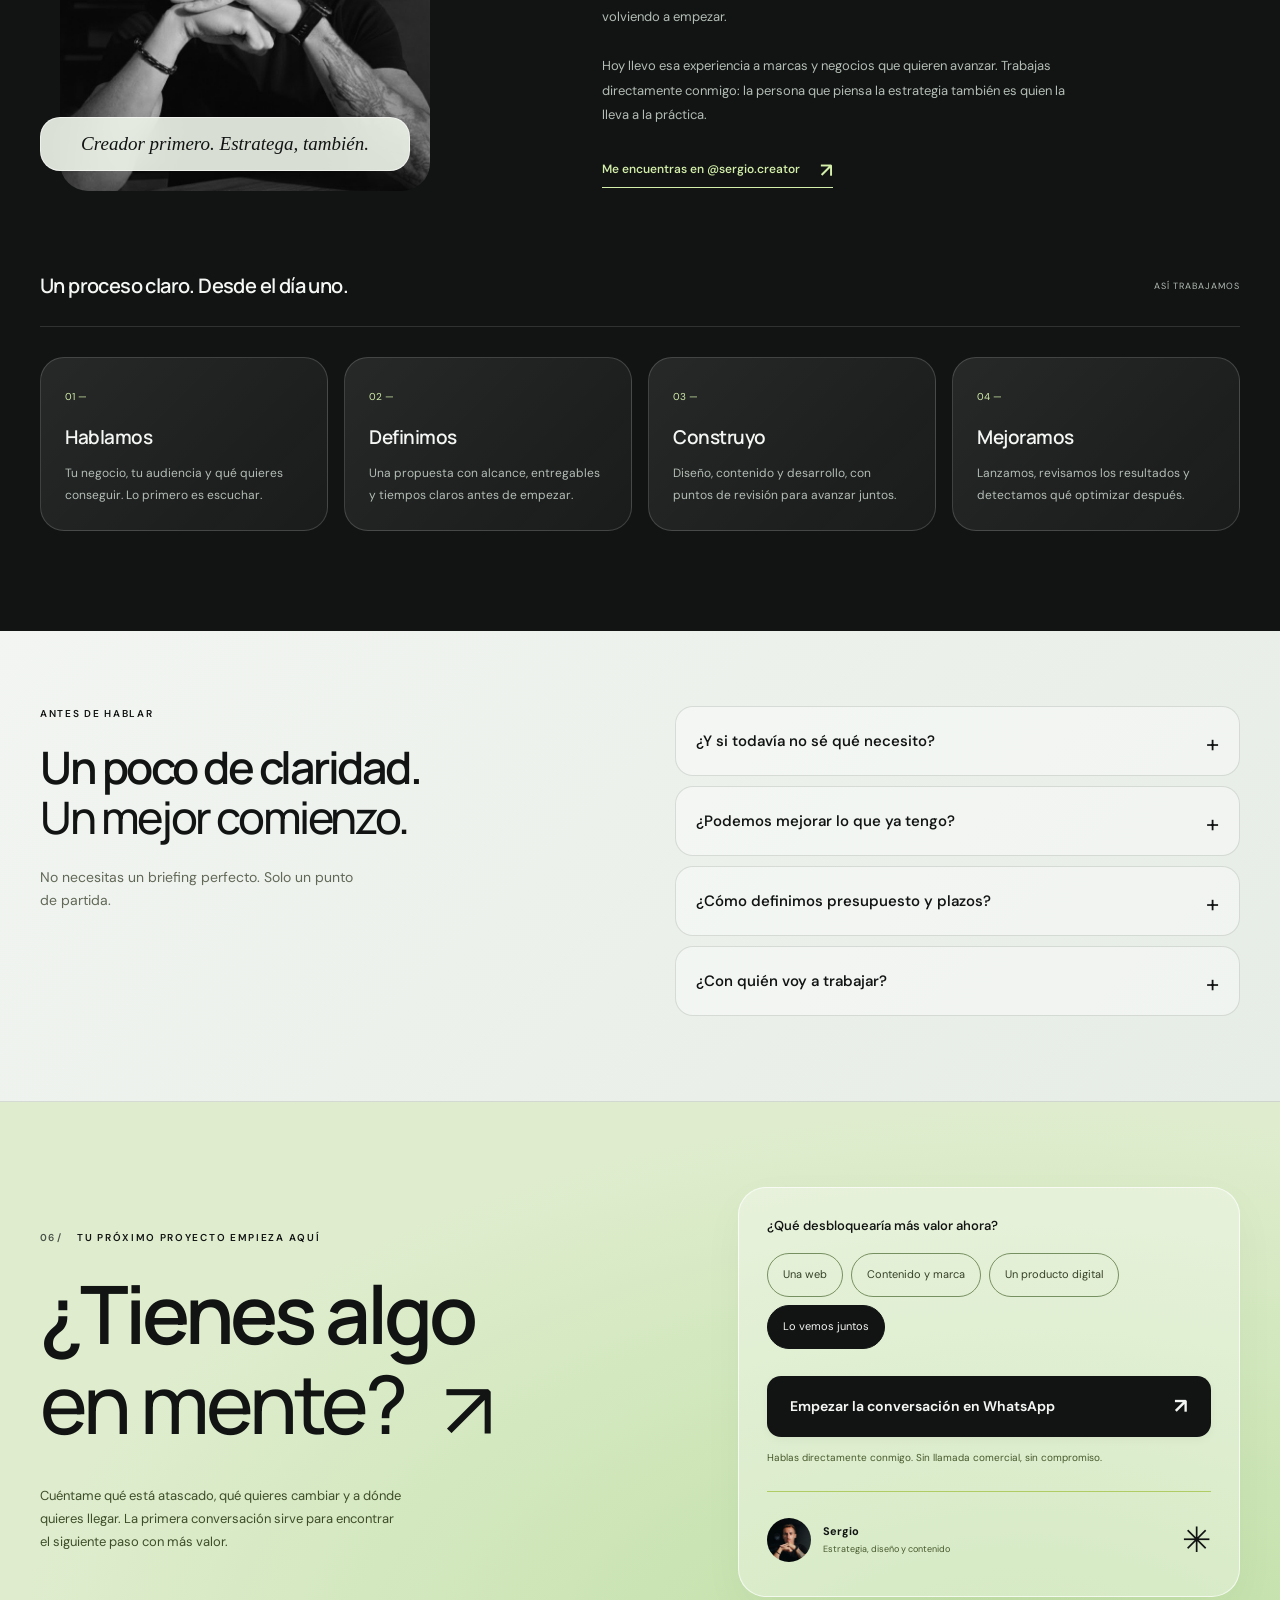
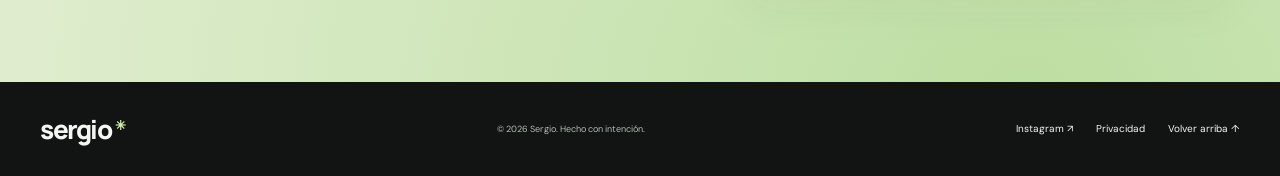
==== commit 70f86ddb: "Revisión general: miniaturas al compartir, testimonios y pulido visual - Imagen de vista previa prop" ====
--- a/index.html
+++ b/index.html
@@ -14,6 +14,7 @@
 <meta property="og:image" content="https://sergiocreator.com/assets/og-image.png">
 <meta property="og:image:width" content="1200">
 <meta property="og:image:height" content="630">
+<meta property="og:image:alt" content="Sergio: convierte atención en clientes con estrategia, edición de vídeo y webs">
 <meta property="og:locale" content="es_ES">
 <meta property="og:site_name" content="Sergio">
 <meta name="twitter:card" content="summary_large_image">
@@ -23,9 +24,9 @@
   <link rel="preconnect" href="https://fonts.googleapis.com">
   <link rel="preconnect" href="https://fonts.gstatic.com" crossorigin>
   <link href="https://fonts.googleapis.com/css2?family=DM+Sans:wght@400;450;500;550;600;650;700&family=Manrope:wght@400;500;600;650;700;750;800&display=swap" rel="stylesheet">
-  <link rel="stylesheet" href="assets/portfolio.css?v=20260916-audio">
+  <link rel="stylesheet" href="assets/portfolio.css?v=20261015">
   <link rel="stylesheet" href="assets/premium.css?v=20261002">
-  <script src="assets/portfolio.js?v=20260916-audio" defer></script>
+  <script src="assets/portfolio.js?v=20261015" defer></script>
 <script defer data-domain="sergiocreator.com" src="https://plausible.io/js/script.js"></script>
 <script>window.plausible=window.plausible||function(){(window.plausible.q=window.plausible.q||[]).push(arguments)}</script>
 </head>
@@ -116,7 +117,7 @@
               <div class="case-actions"><a class="button button-lime" href="#contacto" data-service="web"><span data-en="Let's talk about your website">Hablemos de tu web</span><span aria-hidden="true">↗</span></a><a class="text-link" href="https://acrogravity.netlify.app/" target="_blank" rel="noopener noreferrer"><span data-en="Explore the website">Explorar la web</span><span aria-hidden="true">↗</span></a></div>
             </div>
             <div class="case-testimonial">
-              <a class="testimonial-trigger" href="assets/acrogravity-testimonio-web.mp4" data-video-trigger aria-label="Ver testimonio de AcroGravity, 1 minuto y 8 segundos" data-en-aria="Watch AcroGravity's testimonial, 1 minute 8 seconds">
+              <a class="testimonial-trigger" href="assets/acrogravity-testimonio-web.mp4" data-video-trigger data-src="assets/acrogravity-testimonio-web.mp4" data-poster="assets/acrogravity-testimonio.jpg" data-title="AcroGravity · Testimonio" data-title-en="AcroGravity · Client testimonial" aria-label="Ver testimonio de AcroGravity, 1 minuto y 8 segundos" data-en-aria="Watch AcroGravity's testimonial, 1 minute 8 seconds">
                 <img src="assets/acrogravity-testimonio.jpg" alt="BlueGravity cuenta su experiencia trabajando con Sergio" data-en-alt="BlueGravity shares his experience working with Sergio" width="540" height="960" loading="lazy">
                 <span class="video-badge" data-en="IN HIS OWN WORDS">EN PRIMERA PERSONA</span>
                 <span class="testimonial-play"><span class="play-icon" aria-hidden="true">▶</span><span><strong data-en="Watch the testimonial">Ver el testimonio</strong><small data-en="1:08 · Spanish with on-screen subtitles">1:08 · Con subtítulos en pantalla</small></span></span>
@@ -135,6 +136,27 @@
             </div>
           </details>
         </article>
+        <div class="testimonial-row">
+          <p class="eyebrow testimonial-eyebrow"><span class="status-dot" aria-hidden="true"></span><span data-en="MORE REAL TESTIMONIALS">MÁS TESTIMONIOS REALES</span></p>
+          <div class="testimonial-cards">
+            <figure class="testimonial-card">
+              <a class="testimonial-trigger" href="assets/testimonio-marc-web.mp4" data-video-trigger data-src="assets/testimonio-marc-web.mp4" data-poster="assets/testimonio-marc-poster.jpg" data-title="Marc · Testimonio" data-title-en="Marc · Testimonial" aria-label="Ver testimonio de Marc sobre el servicio para podcast" data-en-aria="Watch Marc's testimonial about the podcast service">
+                <img src="assets/testimonio-marc-poster.jpg" alt="Marc cuenta su experiencia con el servicio para podcast" data-en-alt="Marc shares his experience with the podcast service" width="540" height="960" loading="lazy">
+                <span class="video-badge" data-en="IN HIS OWN WORDS">EN PRIMERA PERSONA</span>
+                <span class="testimonial-play"><span class="play-icon" aria-hidden="true">▶</span><span><strong data-en="Watch the testimonial">Ver el testimonio</strong><small data-en="Podcast service">Servicio para podcast</small></span></span>
+              </a>
+              <figcaption class="testimonial-credit">Marc <span data-en="/ Podcast service">/ Servicio para podcast</span></figcaption>
+            </figure>
+            <figure class="testimonial-card">
+              <a class="testimonial-trigger" href="assets/testimonio-boxeo-web.mp4" data-video-trigger data-src="assets/testimonio-boxeo-web.mp4" data-poster="assets/testimonio-boxeo-poster.jpg" data-title="Club Boxeo Vinarós · Testimonio" data-title-en="Club Boxeo Vinarós · Testimonial" aria-label="Ver testimonio del Club de Boxeo Vinarós" data-en-aria="Watch the Club Boxeo Vinarós testimonial">
+                <img src="assets/testimonio-boxeo-poster.jpg" alt="Testimonio de un alumno del Club de Boxeo Vinarós" data-en-alt="Testimonial from a student at Club de Boxeo Vinarós" width="540" height="960" loading="lazy">
+                <span class="video-badge" data-en="IN HIS OWN WORDS">EN PRIMERA PERSONA</span>
+                <span class="testimonial-play"><span class="play-icon" aria-hidden="true">▶</span><span><strong data-en="Watch the testimonial">Ver el testimonio</strong><small data-en="Club Boxeo Vinarós">Club Boxeo Vinarós</small></span></span>
+              </a>
+              <figcaption class="testimonial-credit">Club Boxeo Vinarós <span data-en="/ Boxing club">/ Club de boxeo</span></figcaption>
+            </figure>
+          </div>
+        </div>
         <div class="work-toolbar"><div class="filters" role="group" aria-label="Filtrar proyectos" data-en-aria="Filter projects" hidden><button type="button" data-filter="all" aria-pressed="true"><span data-en="More work">Más trabajos</span><sup>04</sup></button><button type="button" data-filter="web" aria-pressed="false" data-en="Web & product">Web & producto</button><button type="button" data-filter="content" aria-pressed="false" data-en="Content & brand">Contenido & marca</button></div><p class="work-count" aria-live="polite" aria-atomic="true">04 proyectos</p></div>
         <div class="project-grid">
           <article class="project-card project-half" data-category="web">
--- a/assets/portfolio.css
+++ b/assets/portfolio.css
@@ -278,6 +278,12 @@
 .testimonial-play small{display:block;font-size:9px;color:#d5d8cf;margin-top:4px}
 .testimonial-credit{font-size:12px;padding:13px 2px 0;color:var(--paper)}
 .testimonial-credit span{color:var(--muted);font-size:10px}
+.testimonial-row{margin-block:72px 88px;display:grid;gap:28px;justify-items:center}
+.testimonial-cards{display:grid;grid-template-columns:repeat(auto-fit,minmax(min(100%,260px),300px));justify-content:center;gap:32px;width:100%}
+.testimonial-card{margin:0;display:grid;gap:14px;min-width:0;align-content:start}
+.testimonial-card .testimonial-trigger{width:100%;color:var(--paper);box-shadow:0 20px 40px #1b302020}
+.testimonial-card .testimonial-credit{color:var(--ink);padding:0;font-size:13px}
+.testimonial-card .testimonial-credit span{color:#5b6358}
 .case-details{margin-top:36px;border-top:1px solid var(--line)}
 .case-details summary{padding:22px 0 0;cursor:pointer;font-size:13px;list-style:none;display:flex;gap:18px;align-items:center}
 .case-details summary::after{content:'+';font-size:23px;color:var(--lime);margin-left:auto}
@@ -347,3 +353,7 @@
   .systems-closing p{font-size:18px}
   .systems-closing .text-link{margin-top:22px}
 }
+/* Pie del retrato arriba para que la nota "8+" no lo tape; iconos de servicio a la misma altura para alinear títulos. */
+.hero-visual .portrait-caption{top:22px;bottom:auto}
+.hero-visual .portrait-caption>span:last-child{display:none}
+.service-top{min-height:36px}
